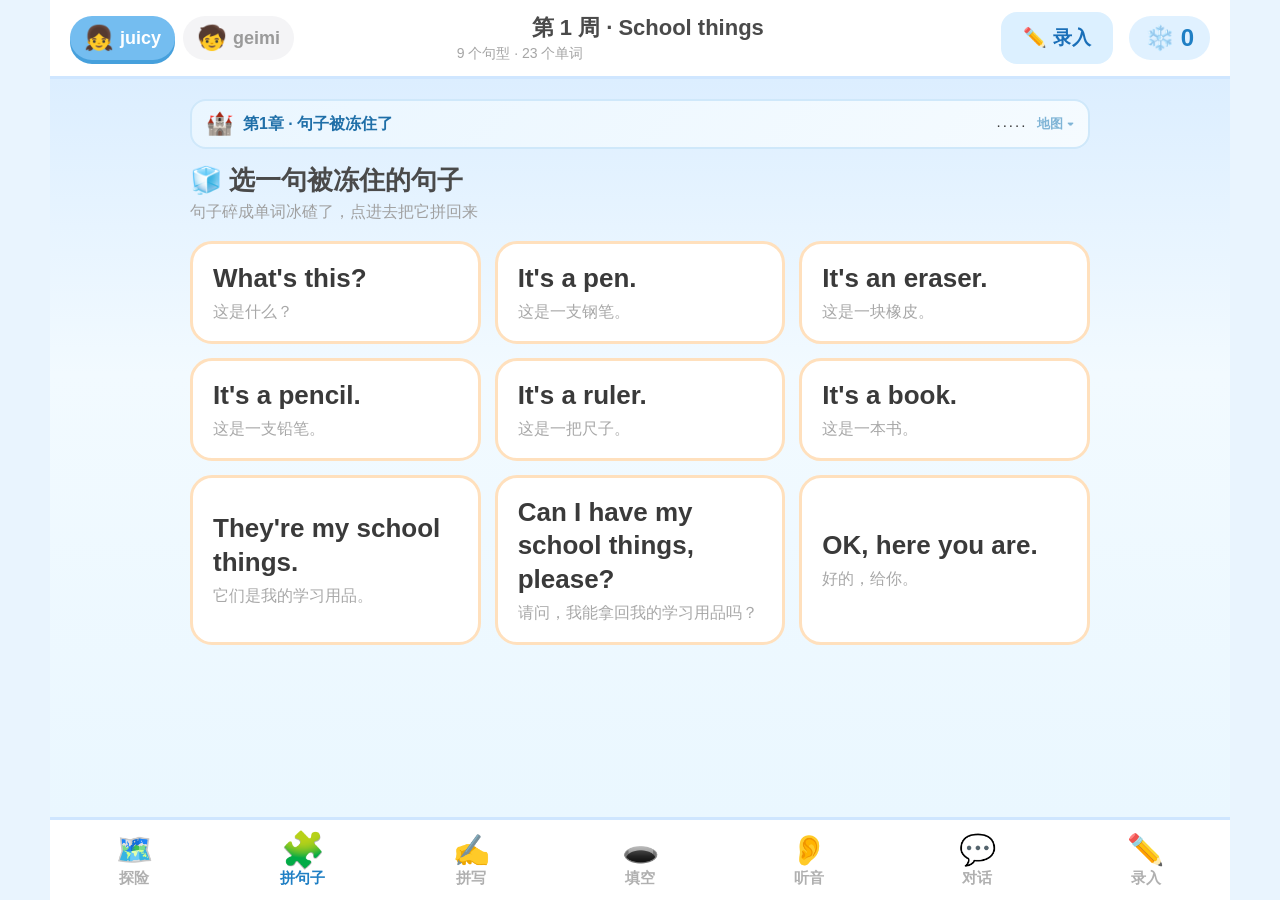
==== english-game.html @ 5d92aeba "更新：新增 220 词探险模块；tab 直达句子；每章场景配色" ====
<!DOCTYPE html>
<html lang="zh-CN">
<head>
<meta charset="UTF-8">
<meta name="viewport" content="width=device-width, initial-scale=1.0, maximum-scale=1.0, user-scalable=no, viewport-fit=cover">
<meta name="apple-mobile-web-app-capable" content="yes">
<meta name="apple-mobile-web-app-status-bar-style" content="default">
<meta name="apple-mobile-web-app-title" content="英语游戏">
<meta name="theme-color" content="#3f9fd6">
<title>英语冰雪岛 · Elsa & Anna</title>
<link rel="manifest" href="manifest.webmanifest">
<link rel="apple-touch-icon" href="icon-180.png">
<link rel="icon" href="icon-192.png">
<style>
/* ===== 基础 ===== */
* {
  box-sizing: border-box;
  -webkit-tap-highlight-color: transparent;
  -webkit-touch-callout: none;
  user-select: none;
}

html, body {
  margin: 0;
  padding: 0;
  height: 100%;
  overflow: hidden;
  background: #e9f4fe;
  font-family: -apple-system, "PingFang SC", "Helvetica Neue", "Microsoft YaHei", sans-serif;
  color: #3a3a3a;
  touch-action: manipulation;
}

button {
  font-family: inherit;
  border: none;
  background: none;
  cursor: pointer;
  color: inherit;
}

#app {
  display: flex;
  flex-direction: column;
  height: 100vh;
  max-width: 1180px;
  margin: 0 auto;
  background: #f3faff;
}

/* ===== 顶部栏 ===== */
.topbar {
  flex: 0 0 auto;
  display: flex;
  align-items: center;
  justify-content: space-between;
  gap: 16px;
  padding: 12px 20px;
  padding-top: max(12px, env(safe-area-inset-top));
  background: #fff;
  border-bottom: 3px solid #cfe6ff;
}

.kid-switch {
  display: flex;
  gap: 8px;
}

.kid-btn {
  display: flex;
  align-items: center;
  gap: 6px;
  padding: 8px 14px;
  border-radius: 999px;
  background: #f4f4f6;
  font-size: 18px;
  font-weight: 700;
  color: #9a9a9a;
  transition: all .18s;
}

.kid-btn.active {
  background: #74bdf0;
  color: #fff;
  box-shadow: 0 4px 0 #46a0dc;
}

.kid-face { font-size: 24px; }

.week-title { flex: 1; text-align: center; }

.week-label {
  font-size: 22px;
  font-weight: 800;
  color: #4a4a4a;
}

.week-sub {
  font-size: 14px;
  color: #a5a5a5;
  margin-top: 2px;
  white-space: nowrap;
  overflow: hidden;
  text-overflow: ellipsis;
  max-width: 420px;
}

.edit-btn {
  display: flex;
  align-items: center;
  gap: 6px;
  min-height: 52px;
  padding: 0 22px;
  border-radius: 16px;
  background: #dcf0ff;
  color: #1a6fb8;
  font-size: 19px;
  font-weight: 900;
  transition: transform .12s;
}

.edit-btn:active { transform: scale(.95); }

.star-box {
  display: flex;
  align-items: center;
  gap: 6px;
  background: #e0f1ff;
  padding: 8px 16px;
  border-radius: 999px;
}

.star-icon { font-size: 24px; }

.star-num {
  font-size: 24px;
  font-weight: 900;
  color: #1f7fc4;
}

/* ===== 主视图 ===== */
.view {
  flex: 1;
  overflow-y: auto;
  -webkit-overflow-scrolling: touch;
  padding: 20px;
}

.view-inner {
  max-width: 900px;
  margin: 0 auto;
}

/* ===== 底部导航 ===== */
.tabbar {
  flex: 0 0 auto;
  display: flex;
  background: #fff;
  border-top: 3px solid #cfe6ff;
  padding-bottom: env(safe-area-inset-bottom);
}

.tab {
  flex: 1;
  display: flex;
  flex-direction: column;
  align-items: center;
  gap: 2px;
  padding: 12px 0;
  color: #b0b0b0;
  font-weight: 700;
  transition: all .15s;
}

.tab-ico { font-size: 30px; }

.tab-txt { font-size: 14px; }

.tab.active {
  color: #1f7fc4;
}

.tab.active .tab-ico {
  transform: scale(1.18);
}

.tab:active { transform: scale(.94); }

/* ===== 通用组件 ===== */
.page-title {
  font-size: 26px;
  font-weight: 900;
  color: #4a4a4a;
  margin: 0 0 4px;
}

.page-hint {
  font-size: 16px;
  color: #a0a0a0;
  margin: 0 0 18px;
}

.big-btn {
  display: inline-flex;
  align-items: center;
  justify-content: center;
  gap: 8px;
  min-height: 64px;
  padding: 0 30px;
  border-radius: 20px;
  background: #4fa8e8;
  color: #fff;
  font-size: 24px;
  font-weight: 800;
  box-shadow: 0 5px 0 #e8863a;
  transition: transform .1s;
}

.big-btn:active {
  transform: translateY(4px);
  box-shadow: 0 1px 0 #e8863a;
}

.big-btn.green { background: #4ecdc4; box-shadow: 0 5px 0 #35b3ab; }
.big-btn.blue  { background: #6aa9ff; box-shadow: 0 5px 0 #4d8ce6; }
.big-btn.ghost { background: #fff; color: #7a7a7a; box-shadow: 0 0 0 3px #eee inset; }

:disabled { opacity: .45; }

/* ===== 示例内容提示条 ===== */
.demo-banner {
  display: block;
  width: 100%;
  text-align: left;
  background: #eef7ff;
  border: 3px dashed #a9d3ff;
  border-radius: 20px;
  padding: 16px 22px;
  margin-bottom: 18px;
  font-size: 19px;
  font-weight: 700;
  color: #3d7dbf;
  line-height: 1.6;
}

.demo-banner:active { transform: scale(.985); }

.demo-banner .demo-cta {
  font-size: 20px;
  font-weight: 900;
  color: #1f66ad;
}

/* ===== 句子选择列表（拼句子 / 对话共用） ===== */
.sent-list {
  display: grid;
  grid-template-columns: repeat(auto-fill, minmax(260px, 1fr));
  gap: 14px;
}

.sent-card {
  position: relative;
  background: #fff;
  border: 3px solid #ffe0bd;
  border-radius: 22px;
  padding: 18px 20px;
  text-align: left;
  transition: all .15s;
}

.sent-card:active { transform: scale(.97); }

.sent-card .en {
  font-size: 26px;
  font-weight: 800;
  color: #3a3a3a;
  line-height: 1.3;
}

.sent-card .zh {
  font-size: 16px;
  color: #a8a8a8;
  margin-top: 6px;
}

.sent-card .done-flag {
  position: absolute;
  top: -10px;
  right: -8px;
  font-size: 30px;
}

.sent-card.done {
  border-color: #b7e6c4;
  background: #f4fdf6;
}

/* ===== 拼句子游戏 ===== */
.slots-row {
  display: flex;
  flex-wrap: wrap;
  gap: 10px;
  justify-content: center;
  min-height: 84px;
  padding: 14px;
  background: #fff;
  border: 3px dashed #ffd1a3;
  border-radius: 22px;
  margin-bottom: 18px;
}

.slot {
  min-width: 92px;
  height: 66px;
  padding: 0 14px;
  border-radius: 16px;
  border: 3px solid #ffd1a3;
  background: #f2fbff;
  display: flex;
  align-items: center;
  justify-content: center;
  font-size: 28px;
  font-weight: 800;
  color: #1f7fc4;
  transition: all .15s;
}

.slot.filled {
  background: #fff;
  border-style: solid;
  border-color: #74bdf0;
  color: #3a3a3a;
  box-shadow: 0 3px 0 #ffd9b8;
}

.slot.wrong {
  border-color: #ff7a7a;
  background: #fff2f2;
  color: #e05c5c;
  animation: shake .4s;
}

.slot.right {
  border-color: #7bd389;
  background: #f1fdf3;
  color: #3f9e52;
}

.cards-row {
  display: flex;
  flex-wrap: wrap;
  gap: 12px;
  justify-content: center;
  margin-bottom: 20px;
}

.word-card {
  min-width: 92px;
  height: 66px;
  padding: 0 16px;
  border-radius: 16px;
  background: #fff;
  border: 3px solid #e6e6ee;
  box-shadow: 0 4px 0 #e6e6ee;
  font-size: 28px;
  font-weight: 800;
  color: #3a3a3a;
  display: flex;
  align-items: center;
  justify-content: center;
  transition: transform .12s;
}

.word-card:active { transform: translateY(3px); box-shadow: 0 1px 0 #e6e6ee; }

.word-card.used {
  opacity: .25;
  pointer-events: none;
}

.word-card.hinted {
  border-color: #74bdf0;
  background: #eaf6ff;
  animation: pop .3s;
}

.puzzle-bar {
  display: flex;
  gap: 12px;
  justify-content: center;
  flex-wrap: wrap;
}

/* ===== 填空游戏 ===== */
.fill-sentence {
  text-align: center;
  font-size: 40px;
  font-weight: 900;
  color: #3a3a3a;
  line-height: 1.5;
  margin: 10px 0 6px;
  word-break: break-word;
}

.fill-sentence .blank {
  display: inline-block;
  min-width: 110px;
  padding: 0 6px;
  border-bottom: 6px solid #4fa8e8;
  color: #4fa8e8;
}

/* 正在填的那个空：底色highlight，孩子一眼知道该填哪 */
.fill-sentence .blank.cur {
  background: #e0f1ff;
  border-bottom-color: #2f8fd8;
  animation: blink 1.4s ease-in-out infinite;
}

.fill-sentence .blank.filled {
  color: #2e9e46;
  border-bottom-color: #7bd389;
  background: transparent;
  animation: none;
}

@keyframes blink {
  0%, 100% { background: #e0f1ff; }
  50%      { background: #cfe9ff; }
}

/* 中文题面（中译英） */
.fill-sentence.zh-big {
  font-size: 46px;
  color: #2b2b2b;
  margin: 26px 0 34px;
}

/* 进阶模式提示条 */
.page-hint.hard-tip {
  display: inline-block;
  background: #e0f1ff;
  color: #16639e;
  font-weight: 800;
  font-size: 17px;
  padding: 6px 16px;
  border-radius: 999px;
  margin: 0 auto 6px;
}

/* 选项是整句时，字号降下来，避免溢出 */
.opt-card.sent .en {
  font-size: 21px;
  font-weight: 800;
  line-height: 1.35;
  text-align: left;
}

.fill-zh {
  text-align: center;
  font-size: 20px;
  color: #a8a8a8;
  margin-bottom: 26px;
}

.opt-grid {
  display: grid;
  grid-template-columns: repeat(auto-fit, minmax(180px, 1fr));
  gap: 14px;
  max-width: 760px;
  margin: 0 auto;
}

.opt-card {
  display: flex;
  flex-direction: column;
  align-items: center;
  justify-content: center;
  gap: 4px;
  min-height: 100px;
  padding: 14px;
  border-radius: 22px;
  background: #fff;
  border: 3px solid #e6e6ee;
  box-shadow: 0 5px 0 #e6e6ee;
  transition: all .12s;
}

.opt-card:active { transform: translateY(4px); box-shadow: 0 1px 0 #e6e6ee; }

.opt-card .ico { font-size: 40px; line-height: 1; }
.opt-card .en { font-size: 30px; font-weight: 900; }
.opt-card .zh { font-size: 15px; color: #a8a8a8; }

.opt-card.ok  { border-color: #7bd389; background: #f1fdf3; box-shadow: 0 5px 0 #b7e6c4; }
.opt-card.no  { border-color: #ff9d9d; background: #fff2f2; animation: shake .4s; }

/* ===== 听音游戏 ===== */
.listen-hero {
  display: flex;
  flex-direction: column;
  align-items: center;
  gap: 14px;
  margin: 8px 0 24px;
}

.play-btn {
  width: 150px;
  height: 150px;
  border-radius: 50%;
  background: #6aa9ff;
  color: #fff;
  font-size: 66px;
  box-shadow: 0 8px 0 #4d8ce6;
  display: flex;
  align-items: center;
  justify-content: center;
  transition: transform .12s;
}

.play-btn:active { transform: translateY(6px); box-shadow: 0 2px 0 #4d8ce6; }
.play-btn.playing { animation: pulse 1s infinite; }

.listen-hint {
  font-size: 18px;
  color: #a0a0a0;
}

.listen-zh-hint {
  font-size: 20px;
  color: #7a7a7a;
  min-height: 28px;
  font-weight: 700;
}

/* ===== 对话 / 跟读 ===== */
.talk-stage {
  display: flex;
  flex-direction: column;
  align-items: center;
  gap: 16px;
  padding: 24px 20px;
  background: #fff;
  border-radius: 26px;
  border: 3px solid #d8ecff;
  text-align: center;
}

.talk-role {
  font-size: 16px;
  color: #a0a0a0;
  font-weight: 700;
}

.talk-en {
  font-size: 38px;
  font-weight: 900;
  color: #3a3a3a;
  line-height: 1.35;
}

.talk-zh {
  font-size: 20px;
  color: #8a8a8a;
}

.talk-emoji { font-size: 64px; line-height: 1; }

.mic-btn {
  width: 130px;
  height: 130px;
  border-radius: 50%;
  background: #ff6b9d;
  color: #fff;
  font-size: 56px;
  box-shadow: 0 7px 0 #e2548a;
  display: flex;
  align-items: center;
  justify-content: center;
  transition: all .12s;
}

.mic-btn:active { transform: translateY(5px); box-shadow: 0 2px 0 #e2548a; }
.mic-btn.recording { background: #e05c5c; box-shadow: 0 7px 0 #c94b4b; animation: pulse 1.2s infinite; }

.heard-text {
  font-size: 22px;
  font-weight: 800;
  color: #3f9e52;
  min-height: 34px;
  background: #f1fdf3;
  border-radius: 14px;
  padding: 6px 18px;
}

.heard-text.bad { color: #c96a6a; background: #fff2f2; }

.talk-nav {
  display: flex;
  justify-content: center;
  gap: 14px;
  margin-top: 18px;
}

.progress-dots {
  display: flex;
  gap: 8px;
  justify-content: center;
  margin-top: 14px;
}

.dot {
  width: 14px;
  height: 14px;
  border-radius: 50%;
  background: #e6e6ee;
}

.dot.on { background: #4fa8e8; }
.dot.done { background: #7bd389; }

/* ===== 设置页 ===== */
.setup-block {
  background: #fff;
  border-radius: 24px;
  padding: 20px;
  margin-bottom: 18px;
  border: 3px solid #cfe6ff;
}

.setup-block h3 {
  margin: 0 0 6px;
  font-size: 22px;
  font-weight: 900;
  color: #4a4a4a;
}

.setup-block .desc {
  margin: 0 0 14px;
  font-size: 15px;
  color: #a0a0a0;
  line-height: 1.6;
}

textarea.input {
  width: 100%;
  min-height: 150px;
  border: 3px solid #e6e6ee;
  border-radius: 16px;
  padding: 14px;
  font-size: 18px;
  font-family: inherit;
  line-height: 1.6;
  resize: vertical;
  user-select: text;
  -webkit-user-select: text;
  color: #3a3a3a;
  background: #fdfdfd;
}

textarea.input:focus {
  outline: none;
  border-color: #74bdf0;
}

input.input {
  width: 100%;
  border: 3px solid #e6e6ee;
  border-radius: 16px;
  padding: 12px 14px;
  font-size: 20px;
  font-family: inherit;
  font-weight: 800;
  user-select: text;
  -webkit-user-select: text;
  color: #3a3a3a;
  background: #fdfdfd;
}

input.input:focus { outline: none; border-color: #74bdf0; }

.row-btns {
  display: flex;
  gap: 12px;
  flex-wrap: wrap;
  margin-top: 14px;
}

.small-btn {
  padding: 12px 22px;
  border-radius: 16px;
  background: #f4f4f6;
  font-size: 18px;
  font-weight: 800;
  color: #6a6a6a;
  transition: all .12s;
}

.small-btn:active { transform: scale(.96); }
.small-btn.primary { background: #4fa8e8; color: #fff; }
.small-btn.danger { background: #fff0f0; color: #d96969; }

.word-chips {
  display: flex;
  flex-wrap: wrap;
  gap: 10px;
  margin-top: 14px;
}

.chip {
  display: flex;
  align-items: center;
  gap: 6px;
  padding: 10px 16px;
  border-radius: 999px;
  background: #eaf6ff;
  font-size: 18px;
  font-weight: 700;
}

.chip .chip-ico { font-size: 22px; }
.chip .chip-zh { color: #a0a0a0; font-size: 15px; }
.chip .chip-x { color: #d09090; font-weight: 900; margin-left: 4px; }

.switch-row {
  display: flex;
  align-items: center;
  justify-content: space-between;
  gap: 16px;
  padding: 12px 0;
}

.switch-row + .switch-row { border-top: 2px solid #f2f2f5; }

.switch-label { font-size: 18px; font-weight: 800; color: #4a4a4a; }
.switch-desc { font-size: 14px; color: #a5a5a5; margin-top: 2px; }

.toggle {
  flex: 0 0 auto;
  width: 74px;
  height: 42px;
  border-radius: 999px;
  background: #e6e6ee;
  position: relative;
  transition: background .2s;
}

.toggle.on { background: #7bd389; }

.toggle .knob {
  position: absolute;
  top: 4px;
  left: 4px;
  width: 34px;
  height: 34px;
  border-radius: 50%;
  background: #fff;
  box-shadow: 0 2px 4px rgba(0,0,0,.18);
  transition: left .2s;
}

.toggle.on .knob { left: 36px; }

/* ===== 弹层 ===== */
.overlay {
  position: fixed;
  inset: 0;
  background: rgba(50, 40, 30, .45);
  display: flex;
  align-items: center;
  justify-content: center;
  z-index: 50;
  padding: 24px;
}

.overlay.hidden { display: none; }

.overlay-card {
  background: #fff;
  border-radius: 28px;
  padding: 30px 34px;
  text-align: center;
  max-width: 560px;
  width: 100%;
  box-shadow: 0 20px 50px rgba(0,0,0,.2);
  animation: pop .3s;
}

.overlay-title {
  font-size: 34px;
  font-weight: 900;
  margin: 0 0 8px;
  color: #4a4a4a;
}

.overlay-text {
  font-size: 19px;
  color: #8a8a8a;
  line-height: 1.6;
  margin: 0 0 20px;
}

.overlay-emoji { font-size: 82px; line-height: 1; margin-bottom: 10px; }

/* ===== 空状态 ===== */
.empty {
  text-align: center;
  padding: 50px 20px;
}

.empty .ico { font-size: 90px; line-height: 1; }
.empty .txt { font-size: 22px; color: #a0a0a0; margin: 14px 0 22px; }

/* ===== 彩纸 ===== */
.confetti-layer {
  position: fixed;
  inset: 0;
  pointer-events: none;
  overflow: hidden;
  z-index: 60;
}

.confetti-piece {
  position: absolute;
  font-size: 30px;
  will-change: transform;
}

/* ===== 动画 ===== */
@keyframes shake {
  0%, 100% { transform: translateX(0); }
  20% { transform: translateX(-9px); }
  40% { transform: translateX(9px); }
  60% { transform: translateX(-6px); }
  80% { transform: translateX(6px); }
}

@keyframes pop {
  0% { transform: scale(.82); opacity: 0; }
  70% { transform: scale(1.06); }
  100% { transform: scale(1); opacity: 1; }
}

@keyframes pulse {
  0%, 100% { transform: scale(1); }
  50% { transform: scale(1.07); }
}

.hidden { display: none !important; }

/* =========================================================
   冰雪世界：雪花、角色、剧本对话
   ========================================================= */

/* 飘雪背景（不挡点击） */
.snow {
  position: fixed;
  inset: 0;
  z-index: 0;
  pointer-events: none;
  overflow: hidden;
}

.snow .flake {
  position: absolute;
  top: -40px;
  color: #9fd3f5;
  animation: fall linear infinite;
}

@keyframes fall {
  to { transform: translateY(112vh) rotate(320deg); }
}

#app { position: relative; z-index: 1; }

/* ------ 角色头像 ------ */
.role-pick {
  display: flex;
  justify-content: center;
  gap: 18px;
  margin-bottom: 14px;
}

.role-card {
  display: flex;
  flex-direction: column;
  align-items: center;
  gap: 4px;
  padding: 10px 18px 12px;
  border-radius: 22px;
  background: #fff;
  border: 4px solid #d8e9fb;
  transition: transform .15s, border-color .15s;
}

.role-card .av { width: 74px; height: 74px; }

.role-card .nm {
  font-size: 17px;
  font-weight: 900;
  color: #4a7fa8;
}

.role-card.on {
  border-color: #4fa8e8;
  background: #eaf6ff;
  transform: translateY(-3px);
  box-shadow: 0 6px 0 #b9dcf7;
}

.role-card.on.anna { border-color: #f0873f; background: #fff2e8; box-shadow: 0 6px 0 #f9c8a2; }
.role-card.on.anna .nm { color: #c95f18; }

/* ------ 剧情台词卡 ------ */
.scene {
  background: linear-gradient(180deg, #fff 0%, #f2faff 100%);
  border: 4px solid #cfe6ff;
  border-radius: 26px;
  padding: 18px 20px;
  margin-bottom: 16px;
}

.scene-line {
  display: flex;
  align-items: center;
  gap: 14px;
}

.scene-line.me { flex-direction: row-reverse; }

.scene-line .av {
  width: 84px;
  height: 84px;
  flex: 0 0 auto;
}

.scene-line .who {
  font-size: 15px;
  font-weight: 800;
  color: #8aa8c4;
  margin-bottom: 4px;
}

.scene-line.me .who { text-align: right; }

.bubble {
  flex: 1;
  background: #fff;
  border: 4px solid #d8e9fb;
  border-radius: 20px;
  padding: 14px 18px;
}

.scene-line.me .bubble {
  background: #eaf6ff;
  border-color: #a8d4f5;
}

.bubble .en {
  font-size: 27px;
  font-weight: 900;
  color: #2b5f8c;
  line-height: 1.35;
}

.bubble .zh {
  font-size: 16px;
  color: #8aa8c4;
  margin-top: 4px;
}

/* 正在轮到她说的那一句 */
.scene-line.active .bubble {
  border-color: #4fa8e8;
  box-shadow: 0 0 0 4px #cfe9ff;
}

.scene-role-tip {
  text-align: center;
  font-size: 17px;
  font-weight: 800;
  color: #1f7fc4;
  margin: 10px 0 0;
}

/* ------ 两人对话：爱莎 ⇄ 女儿 ------ */
.duo {
  display: flex;
  align-items: center;
  justify-content: center;
  gap: 12px;
  margin-bottom: 14px;
  flex-wrap: wrap;
}

.duo-who {
  display: flex;
  flex-direction: column;
  align-items: center;
  gap: 4px;
  min-width: 148px;
  padding: 10px 16px 12px;
  border-radius: 24px;
  background: #fff;
  border: 4px solid #d8e9fb;
}

.duo-who .av { width: 84px; height: 84px; }
.duo-who.elsa { border-color: #a8d4f5; background: #f0f9ff; }
.duo-who.kid { border-color: #f7b8d0; background: #fff5f9; }

.duo-nm {
  font-size: 18px;
  font-weight: 900;
  color: #2b5f8c;
  line-height: 1.25;
  text-align: center;
}

.duo-nm span {
  display: block;
  font-size: 13px;
  font-weight: 700;
  color: #9ab4c9;
}

.duo-vs { font-size: 26px; }

/* 自己上传的照片头像 */
.av.pic { border-radius: 50%; object-fit: cover; background: #fff; }

.mini-btn {
  margin-top: 2px;
  padding: 6px 10px;
  font-size: 14px;
  font-weight: 800;
  color: #c95f8a;
  background: #fff;
  border: 2px solid #f7c9dc;
  border-radius: 14px;
}

.chat {
  background: linear-gradient(180deg, #fff 0%, #f2faff 100%);
  border: 4px solid #cfe6ff;
  border-radius: 26px;
  padding: 16px 14px 6px;
  margin-bottom: 14px;
}

.msg {
  display: flex;
  align-items: flex-start;
  gap: 10px;
  margin-bottom: 12px;
  opacity: .6;
}

.msg.kid { flex-direction: row-reverse; }
.msg .av { width: 52px; height: 52px; flex: 0 0 auto; }

.msg .bubble {
  max-width: calc(100% - 72px);
  background: #fff;
  border: 3px solid #e3eefb;
  border-radius: 18px;
  padding: 8px 14px;
}

.msg .bubble .en { font-size: 19px; font-weight: 800; color: #4a7fa8; line-height: 1.35; }
.msg .bubble .zh { font-size: 14px; color: #9ab4c9; margin-top: 2px; }
.msg .tip { font-size: 13px; font-weight: 800; color: #b7c8d8; margin-top: 3px; }
.msg.kid .bubble { background: #fff2f7; border-color: #f8cfdf; }
.msg.kid .bubble .en { color: #c25b86; }
.msg.past { cursor: pointer; }

.msg.future { opacity: .38; }
.msg.future .bubble {
  background: #f6f9fc;
  border-style: dashed;
  border-color: #dbe7f3;
  color: #bccfe0;
  font-size: 20px;
  font-weight: 900;
  letter-spacing: 2px;
}

.msg.now { opacity: 1; }
.msg.now .av { width: 88px; height: 88px; }

.msg.now .bubble {
  max-width: calc(100% - 108px);
  padding: 14px 18px;
  border-width: 4px;
  border-color: #4fa8e8;
  box-shadow: 0 0 0 4px #dcefff;
}

.msg.now .bubble .en { font-size: 30px; color: #1f5d8c; }
.msg.now .bubble .zh { font-size: 17px; }
.msg.now .tip { font-size: 16px; color: #1f7fc4; }
.msg.now.kid .bubble { border-color: #ef87ae; box-shadow: 0 0 0 4px #ffe0ec; }
.msg.now.kid .bubble .en { color: #b93d6d; }
.msg.now.kid .tip { color: #c95f8a; }

.big-btn.pink { background: #f2789f; box-shadow: 0 5px 0 #d95c86; }
.big-btn.pink:active { box-shadow: 0 1px 0 #d95c86; }

/* ------ 城堡进度（四个区域） ------ */
.castle-bar {
  display: flex;
  justify-content: center;
  gap: 10px;
  margin: 0 0 16px;
  flex-wrap: wrap;
}

.castle-node {
  display: flex;
  align-items: center;
  gap: 5px;
  padding: 6px 14px;
  border-radius: 999px;
  background: #eef6fd;
  border: 3px solid #dbe9f8;
  font-size: 15px;
  font-weight: 800;
  color: #a9bfd4;
}

.castle-node.done {
  background: #dff0ff;
  border-color: #8cc6ee;
  color: #1f7fc4;
}

/* =========================================================
   剧情章节：故事地图 + 章节横幅
   ========================================================= */
.story-map {
  background: linear-gradient(180deg, #ffffff 0%, #f0f9ff 100%);
  border: 4px solid #cfe6ff;
  border-radius: 26px;
  padding: 16px 18px 10px;
  margin-bottom: 20px;
}

.story-head {
  text-align: center;
  font-size: 21px;
  font-weight: 900;
  color: #1f7fc4;
  margin-bottom: 12px;
}

.chapter {
  display: flex;
  align-items: flex-start;
  gap: 14px;
  padding: 10px 12px;
  border-radius: 18px;
  opacity: 0.92;
}

.chapter.done { background: #e7f6ff; }
.chapter.open { background: #fff; border: 3px solid #a8d4f5; }
.chapter.lock { background: #f0f4f9; opacity: 0.55; }

.chapter.lock .ch-title,
.chapter.lock .ch-text { color: #9ab0c4; }

.ch-ico {
  width: 58px;
  height: 58px;
  flex: 0 0 auto;
  display: flex;
  align-items: center;
  justify-content: center;
  font-size: 32px;
  background: #fff;
  border-radius: 50%;
  border: 3px solid #dbe9f8;
}

.chapter.open .ch-ico { border-color: #4fa8e8; box-shadow: 0 0 0 5px #e3f2ff; }

.ch-title {
  font-size: 19px;
  font-weight: 900;
  color: #2b5f8c;
}

.ch-text {
  font-size: 15px;
  color: #6f93b1;
  margin-top: 3px;
  line-height: 1.45;
}

.ch-path {
  width: 5px;
  height: 20px;
  margin-left: 38px;
  border-radius: 3px;
  background: repeating-linear-gradient(#bcdcf5 0 6px, transparent 6px 12px);
}

/* 游戏页顶部章节横幅 */
.chapter-banner {
  display: flex;
  align-items: center;
  gap: 8px;
  flex-wrap: wrap;
  justify-content: center;
  background: #e7f3fd;
  border: 3px solid #c6e2f8;
  border-radius: 999px;
  padding: 7px 18px;
  margin: 0 auto 14px;
  font-size: 16px;
  font-weight: 800;
  color: #2b5f8c;
  width: fit-content;
}

.chapter-banner .cb-n {
  background: #4fa8e8;
  color: #fff;
  border-radius: 999px;
  padding: 2px 12px;
  font-size: 15px;
}

.chapter-banner .cb-tip {
  color: #7fa3c0;
  font-weight: 700;
}

/* =========================================================
   拼写：字母格 / 字母卡 / 屏幕键盘
   ========================================================= */
.sp-prompt {
  display: flex;
  align-items: center;
  justify-content: center;
  gap: 12px;
  margin-bottom: 14px;
}

.sp-ico { font-size: 44px; }

.sp-zh {
  font-size: 26px;
  font-weight: 900;
  color: #2b5f8c;
}

.sp-speak {
  font-size: 17px;
  font-weight: 800;
  padding: 8px 16px;
  border-radius: 999px;
  background: #eaf6ff;
  border: 3px solid #bcdcf5;
  color: #2b7fc4;
}

.sp-stage {
  display: flex;
  justify-content: center;
  padding: 6px 0;
  border-radius: 20px;
  transition: background .2s;
}

.sp-stage.bad { animation: shake .4s; }

@keyframes shake {
  0%, 100% { transform: translateX(0); }
  25% { transform: translateX(-9px); }
  75% { transform: translateX(9px); }
}

.sp-slots {
  display: flex;
  justify-content: center;
  gap: 8px;
  flex-wrap: wrap;
}

.sp-slot {
  min-width: 54px;
  height: 70px;
  padding: 0 6px;
  display: flex;
  align-items: center;
  justify-content: center;
  font-size: 38px;
  font-weight: 900;
  color: #2b5f8c;
  background: #fff;
  border: 4px solid #cfe6ff;
  border-radius: 14px;
  text-transform: lowercase;
}

.sp-slot.fixed {
  background: #eef6fd;
  border-color: #dbe9f8;
  color: #7fa3c0;
}

.sp-slot.ok {
  background: #e4f7e8;
  border-color: #86d99b;
  color: #2f8f4e;
}

.sp-slot.cur {
  border-color: #4fa8e8;
  box-shadow: 0 0 0 5px #dbeefc;
  animation: blink 1.2s infinite;
}

@keyframes blink {
  0%, 100% { box-shadow: 0 0 0 5px #dbeefc; }
  50% { box-shadow: 0 0 0 5px #a8d4f5; }
}

.sp-msg {
  text-align: center;
  min-height: 26px;
  font-size: 17px;
  font-weight: 800;
  color: #2f8f4e;
  margin: 10px 0 4px;
}

.sp-msg.bad { color: #d9534f; }

.sp-cards {
  display: flex;
  justify-content: center;
  flex-wrap: wrap;
  gap: 10px;
  margin: 14px 0 6px;
}

.sp-card {
  min-width: 58px;
  height: 66px;
  font-size: 32px;
  font-weight: 900;
  text-transform: lowercase;
  color: #2b5f8c;
  background: linear-gradient(180deg, #fff 0%, #eaf6ff 100%);
  border: 4px solid #bcdcf5;
  border-radius: 16px;
  box-shadow: 0 4px 0 #cfe6ff;
}

.sp-card:active { transform: translateY(3px); box-shadow: 0 1px 0 #cfe6ff; }

.sp-card.used {
  opacity: .32;
  background: #f1f5f9;
  border-color: #dbe4ee;
  box-shadow: none;
  pointer-events: none;
}

.sp-kb { margin: 14px 0 6px; }

.sp-kb-row {
  display: flex;
  justify-content: center;
  gap: 8px;
  margin-bottom: 8px;
}

.sp-key {
  min-width: 52px;
  height: 58px;
  font-size: 25px;
  font-weight: 900;
  color: #2b5f8c;
  background: #fff;
  border: 3px solid #cfe6ff;
  border-radius: 12px;
  box-shadow: 0 3px 0 #cfe6ff;
}

.sp-key:active { transform: translateY(3px); box-shadow: none; }

.sp-key.wide {
  min-width: 150px;
  font-size: 20px;
  background: #fff2e8;
  border-color: #f9c8a2;
  box-shadow: 0 3px 0 #f9c8a2;
  color: #c95f18;
}

.sp-bar {
  display: flex;
  justify-content: center;
  gap: 12px;
  flex-wrap: wrap;
  margin-top: 18px;
}

/* 六个 tab 时略微收紧，避免 iPad 竖屏挤 */
.tabbar .tab { flex: 1; min-width: 0; }
.tabbar .tab-txt { font-size: 15px; }

/* 弹层里并排的按钮 */
.ov-btns {
  display: flex;
  gap: 10px;
  justify-content: center;
  flex-wrap: wrap;
  margin-top: 8px;
}

/* 拼对后自动跳下一句的小提示 */
.auto-tip {
  text-align: center;
  font-size: 13px;
  font-weight: 700;
  color: #b7c8d8;
  margin: 8px 0 0;
}

/* 故事地图收起态：一条细横条 */
.story-mini {
  display: flex;
  align-items: center;
  gap: 10px;
  width: 100%;
  text-align: left;
  font: inherit;
  background: linear-gradient(135deg, #eaf6ff, #f5fbff);
  border: 2px solid #cfe8fa;
  border-radius: 16px;
  padding: 10px 14px;
  margin: 0 0 14px;
  cursor: pointer;
}
.story-mini:active { transform: scale(0.98); }
.story-mini .sm-ico { font-size: 22px; }
.story-mini .sm-title {
  flex: 1;
  font-size: 16px;
  font-weight: 800;
  color: #1f6fa8;
}
.story-mini .sm-shards { font-size: 15px; letter-spacing: 2px; }
.story-mini .sm-arrow {
  font-size: 13px;
  font-weight: 800;
  color: #7fb4d6;
}
.story-map { position: relative; }
.story-map.open { margin-top: 6px; }
.story-close {
  position: absolute;
  top: 10px;
  right: 12px;
  font: inherit;
  font-size: 13px;
  font-weight: 800;
  color: #7fb4d6;
  background: #f2f9ff;
  border: 1.5px solid #d8ecfb;
  border-radius: 999px;
  padding: 5px 12px;
  cursor: pointer;
}
button.chapter {
  width: 100%;
  text-align: left;
  font: inherit;
  border: none;
  background: none;
  cursor: pointer;
}
button.chapter.open:active { transform: scale(0.98); }

/* 添加到主屏幕提示条 */
.pwa-hint {
  position: fixed;
  left: 12px;
  right: 12px;
  bottom: calc(76px + env(safe-area-inset-bottom));
  z-index: 60;
  background: #22405c;
  color: #fff;
  font-size: 15px;
  font-weight: 700;
  line-height: 1.5;
  padding: 12px 42px 12px 16px;
  border-radius: 14px;
  box-shadow: 0 6px 24px rgba(20, 60, 90, 0.35);
}
.pwa-hint b { color: #9fdcff; }
.pwa-x {
  position: absolute;
  top: 50%;
  right: 10px;
  transform: translateY(-50%);
  background: none;
  border: none;
  color: #9db8cc;
  font-size: 16px;
  padding: 8px;
  cursor: pointer;
}

/* ============ 每章不同场景配色（body[data-view] 由 JS 设置） ============ */
body[data-view="puzzle"] #view { background: linear-gradient(180deg, #dceeff 0%, #f2faff 40%, #eaf7ff 100%); }
body[data-view="spell"]  #view { background: linear-gradient(180deg, #e9e2ff 0%, #f6f2ff 40%, #f0eaff 100%); }
body[data-view="fill"]   #view { background: linear-gradient(180deg, #dcf6ea 0%, #f0fdf8 40%, #e6fbf2 100%); }
body[data-view="listen"] #view { background: linear-gradient(180deg, #ffefce 0%, #fff9ec 40%, #fff3d9 100%); }
body[data-view="talk"]   #view { background: linear-gradient(180deg, #ffe4ef 0%, #fff2f7 40%, #ffeaf2 100%); }
body[data-view="setup"]  #view { background: linear-gradient(180deg, #eef1f5 0%, #f8fafc 60%, #f2f5f8 100%); }

/* 章节横幅跟随场景色 */
body[data-view="puzzle"] .chapter-banner { background: linear-gradient(90deg, #bfe3ff, #e3f3ff); }
body[data-view="spell"]  .chapter-banner { background: linear-gradient(90deg, #d9ccff, #efe8ff); }
body[data-view="fill"]   .chapter-banner { background: linear-gradient(90deg, #b6ecd6, #e2fbf0); }
body[data-view="listen"] .chapter-banner { background: linear-gradient(90deg, #ffe1a6, #fff3d6); }
body[data-view="talk"]   .chapter-banner { background: linear-gradient(90deg, #ffc9dd, #ffe6f0); }

/* 单词卡：冰晶立体感 + 按下回弹 */
.word-card {
  background: linear-gradient(180deg, #ffffff 0%, #eaf6ff 100%);
  border-color: #b9dcf3;
  box-shadow: 0 4px 0 #b9dcf3, 0 6px 14px rgba(80, 140, 190, 0.18);
  text-shadow: 0 1px 0 #fff;
}
.word-card:active { transform: translateY(3px) scale(.96); }
.word-card.used {
  opacity: .32;
  transform: scale(.92);
  box-shadow: none;
}

/* 拼句子进度点 */
.pz-progress {
  display: flex;
  align-items: center;
  gap: 10px;
  margin: -4px 0 12px;
  flex-wrap: wrap;
}
.pz-count {
  font-size: 13px;
  font-weight: 800;
  color: #5f8db0;
  background: #ffffffcc;
  border: 1.5px solid #cfe7f8;
  border-radius: 999px;
  padding: 3px 10px;
}
.pz-dots { display: flex; gap: 6px; flex-wrap: wrap; }
.pz-dot {
  width: 13px;
  height: 13px;
  border-radius: 50%;
  border: 2px solid #9cc8e6;
  background: #fff;
  padding: 0;
  cursor: pointer;
  transition: transform .12s;
}
.pz-dot.done { background: #57c793; border-color: #57c793; }
.pz-dot.cur { background: #3f9fd6; border-color: #3f9fd6; transform: scale(1.35); }
.pz-dot:active { transform: scale(1.5); }

/* 拼对迸出的星星 */
.pop-star {
  position: fixed;
  z-index: 70;
  font-size: 26px;
  pointer-events: none;
  transform: translate(-50%, -50%);
}

/* 选中的空格亮起来 */
.slot.filled {
  background: linear-gradient(180deg, #ffffff, #e8f6ff);
  border-color: #7fc3ea;
  animation: slotPop .18s ease-out;
}
@keyframes slotPop {
  0% { transform: scale(.85); }
  60% { transform: scale(1.06); }
  100% { transform: scale(1); }
}

/* ============ 220 词探险 ============ */
.q-banner { background: linear-gradient(90deg, #cfe6ff, #eaf6ff); }
.q-region {
  background: #fff;
  border: 2px solid #e3eef8;
  border-radius: 16px;
  padding: 12px 14px;
  margin: 10px 0 6px;
  box-shadow: 0 3px 10px rgba(90, 140, 180, 0.08);
}
.q-region.done { border-color: #b6ecd6; background: #f4fdf9; }
.q-region.lock { opacity: .6; }
.qr-head { display: flex; align-items: center; gap: 12px; }
.qr-ico { font-size: 30px; }
.qr-body { flex: 1; min-width: 0; }
.qr-title { font-size: 16px; font-weight: 800; color: #2f5b78; }
.qr-text { font-size: 13px; color: #7b8b98; line-height: 1.5; }
.qr-count { font-size: 13px; font-weight: 800; color: #7fb4d6; }
.q-steps { display: flex; gap: 8px; flex-wrap: wrap; padding: 2px 0 12px 8px; }
.q-step {
  width: 42px; height: 42px;
  border-radius: 12px;
  border: 2px solid #cfe7f8;
  background: #f7fcff;
  font-size: 15px; font-weight: 800; color: #5f8db0;
  cursor: pointer;
}
.q-step.open:active { transform: scale(.94); }
.q-step.done { background: #e8fbf2; border-color: #57c793; color: #3f9f78; }
.q-step.lock { opacity: .55; cursor: default; }

.q-card {
  background: linear-gradient(180deg, #ffffff, #f2f9ff);
  border: 3px solid #cfe7f8;
  border-radius: 20px;
  padding: 22px 16px 18px;
  text-align: center;
  box-shadow: 0 5px 16px rgba(90, 140, 180, 0.12);
}
.q-emoji { font-size: 44px; line-height: 1.2; }
.q-word { font-size: 34px; font-weight: 800; color: #2f5b78; margin-top: 8px; }
.q-ask { font-size: 14px; color: #8ba0b0; margin-top: 6px; }
.q-listen { text-align: center; margin: 12px 0 2px; }
.q-opts { display: grid; grid-template-columns: 1fr 1fr; gap: 10px; margin-top: 14px; }
.q-opt {
  background: #fff;
  border: 3px solid #e6e6ee;
  border-radius: 16px;
  box-shadow: 0 4px 0 #e6e6ee;
  padding: 16px 10px;
  font-size: 20px; font-weight: 800; color: #3a3a3a;
  cursor: pointer;
}
.q-opt:active { transform: translateY(3px); box-shadow: 0 1px 0 #e6e6ee; }
.q-done-card { text-align: center; padding: 30px 10px; }
.qd-emoji { font-size: 60px; }
.qd-sub { color: #8ba0b0; }

/* 自制解锁动画：大门打开 + 宝箱 + 光环 + 雪花 */
.ul-stage { position: relative; height: 210px; text-align: center; overflow: hidden; }
.ul-glow {
  position: absolute; left: 50%; top: 96px; width: 130px; height: 130px;
  margin-left: -65px; border-radius: 50%;
  background: radial-gradient(circle, rgba(255,241,180,.95), rgba(255,241,180,0) 70%);
  animation: ulGlow .9s ease-out;
}
@keyframes ulGlow { from { transform: scale(.3); opacity: 0 } to { transform: scale(1); opacity: 1 } }
.ul-door {
  position: absolute; top: 46px; width: 62px; height: 108px;
  background: linear-gradient(180deg, #bfe3ff, #8fc7e8);
  border: 2px solid #6fa8cc;
}
.ul-door.left { left: 50%; margin-left: -62px; border-radius: 30px 0 0 6px; animation: ulDoorL 1.1s ease-in-out .15s both; }
.ul-door.right { left: 50%; border-radius: 0 30px 6px 0; animation: ulDoorR 1.1s ease-in-out .15s both; }
@keyframes ulDoorL { 0%,100% { transform: translateX(0) } 55% { transform: translateX(-42px) } }
@keyframes ulDoorR { 0%,100% { transform: translateX(0) } 55% { transform: translateX(42px) } }
.ul-chest { position: absolute; left: 50%; top: 78px; margin-left: -26px; font-size: 46px; animation: ulChest 1.2s ease-in-out .2s; }
@keyframes ulChest {
  0% { transform: scale(.5) translateY(14px); opacity: 0 }
  40% { transform: scale(1.05) translateY(0); opacity: 1 }
  55% { transform: scale(1.05) rotate(-6deg) }
  70% { transform: scale(1.05) rotate(6deg) }
  100% { transform: scale(1) }
}
.ul-ring {
  position: absolute; left: 50%; top: 96px; width: 40px; height: 40px;
  margin: -20px 0 0 -20px; border-radius: 50%;
  border: 3px solid #9fdcff; opacity: 0;
}
.ul-ring.r1 { animation: ulRing 1.6s ease-out .3s; }
.ul-ring.r2 { animation: ulRing 1.6s ease-out .6s; }
.ul-ring.r3 { animation: ulRing 1.6s ease-out .9s; }
@keyframes ulRing {
  0% { transform: scale(.4); opacity: .9 }
  100% { transform: scale(3.4); opacity: 0 }
}
.ul-spark { position: absolute; font-size: 20px; opacity: 0; }
.ul-spark.s1 { left: 50%; top: 84px; animation: ulSpark 1.5s ease-out .35s; }
.ul-spark.s2 { left: 50%; top: 84px; animation: ulSpark2 1.5s ease-out .5s; }
.ul-spark.s3 { left: 50%; top: 84px; animation: ulSpark3 1.5s ease-out .65s; }
.ul-spark.s4 { left: 50%; top: 84px; animation: ulSpark4 1.5s ease-out .8s; }
@keyframes ulSpark  { 0% { transform: translate(0,0) scale(.4); opacity: 0 } 30% { opacity: 1 } 100% { transform: translate(-58px,-64px) scale(1.2) rotate(-140deg); opacity: 0 } }
@keyframes ulSpark2 { 0% { transform: translate(0,0) scale(.4); opacity: 0 } 30% { opacity: 1 } 100% { transform: translate(58px,-64px) scale(1.2) rotate(140deg); opacity: 0 } }
@keyframes ulSpark3 { 0% { transform: translate(0,0) scale(.4); opacity: 0 } 30% { opacity: 1 } 100% { transform: translate(-40px,-84px) scale(1) rotate(-90deg); opacity: 0 } }
@keyframes ulSpark4 { 0% { transform: translate(0,0) scale(.4); opacity: 0 } 30% { opacity: 1 } 100% { transform: translate(46px,-88px) scale(1) rotate(90deg); opacity: 0 } }
.ul-txt h3 { margin: 8px 0 4px; font-size: 18px; color: #2f5b78; }
.ul-txt p { margin: 0; font-size: 14px; color: #7b8b98; }

@media (prefers-reduced-motion: reduce) {
  .ul-glow, .ul-door, .ul-chest, .ul-ring, .ul-spark { animation: none; opacity: 1; }
}

/* 七个 tab 时在窄屏（iPad 竖屏）缩一点，避免挤 */
@media (max-width: 820px) {
  .tabbar .tab { padding: 9px 0; }
  .tabbar .tab-ico { font-size: 24px; }
  .tabbar .tab-txt { font-size: 13px; }
}

</style>
</head>
<body>

<!-- 飘雪背景 -->
<div class="snow" id="snow"></div>

<div id="app">
  <!-- 顶部栏 -->
  <header class="topbar">
    <div class="kid-switch" id="kidSwitch">
      <button class="kid-btn" data-kid="juicy"><span class="kid-face">👧</span><span class="kid-name">juicy</span></button>
      <button class="kid-btn" data-kid="geimi"><span class="kid-face">🧒</span><span class="kid-name">geimi</span></button>
    </div>
    <div class="week-title">
      <div class="week-label" id="weekLabel">本周句型</div>
      <div class="week-sub" id="weekSub">点右边「录入」放句型和单词</div>
    </div>
    <button class="edit-btn" id="editBtn">✏️ 录入</button>
    <div class="star-box">
      <span class="star-icon">❄️</span>
      <span class="star-num" id="starNum">0</span>
    </div>
  </header>

  <!-- 主视图区 -->
  <main id="view" class="view"></main>

  <!-- 底部导航 -->
  <nav class="tabbar" id="tabbar">
    <button class="tab" data-view="quest"><span class="tab-ico">🗺️</span><span class="tab-txt">探险</span></button>
    <button class="tab" data-view="puzzle"><span class="tab-ico">🧩</span><span class="tab-txt">拼句子</span></button>
    <button class="tab" data-view="spell"><span class="tab-ico">✍️</span><span class="tab-txt">拼写</span></button>
    <button class="tab" data-view="fill"><span class="tab-ico">🕳️</span><span class="tab-txt">填空</span></button>
    <button class="tab" data-view="listen"><span class="tab-ico">👂</span><span class="tab-txt">听音</span></button>
    <button class="tab" data-view="talk"><span class="tab-ico">💬</span><span class="tab-txt">对话</span></button>
    <button class="tab" data-view="setup"><span class="tab-ico">✏️</span><span class="tab-txt">录入</span></button>
  </nav>
</div>

<!-- 通用弹层 -->
<div class="overlay hidden" id="overlay">
  <div class="overlay-card" id="overlayCard"></div>
</div>

<!-- 彩纸层 -->
<div id="confetti" class="confetti-layer"></div>

<script>
/* 220 个英语高频词（Dolch Sight Words）
   每条：[区域, 英文, 中文意思, 短语, 短语中文, emoji]
   区域 0-4 = 探险地图的五个区域（对应 Dolch 的 pre-primer / primer / G1 / G2 / G3）
   功能词（the / of / and 这类）不硬背中文释义，靠"短语"在句子里认识 */
const RAW220 = [
  /* ---- 区域 0 · 启蒙林（40 词）---- */
  [0, 'a', '一个', 'a pen', '一支钢笔', '✏️'],
  [0, 'and', '和、而且', 'a pen and a book', '一支钢笔和一本书', '➕'],
  [0, 'away', '离开、不在', 'run away', '跑掉', '👋'],
  [0, 'big', '大的', 'a big dog', '一只大狗', '🐶'],
  [0, 'blue', '蓝色的', 'a blue sky', '蓝天', '🔵'],
  [0, 'can', '能、会', 'I can jump.', '我会跳。', '💪'],
  [0, 'come', '来', 'come here', '过来', '👣'],
  [0, 'down', '向下、下来', 'sit down', '坐下', '⬇️'],
  [0, 'find', '找到', 'find the pen', '找到钢笔', '🔍'],
  [0, 'for', '给、为了', 'a gift for you', '给你的礼物', '🎁'],
  [0, 'funny', '好笑的', 'a funny face', '一张滑稽的脸', '😂'],
  [0, 'go', '去', 'go home', '回家', '🏠'],
  [0, 'help', '帮忙', 'help me', '帮帮我', '🤝'],
  [0, 'here', '这里', 'come here', '到这儿来', '📍'],
  [0, 'I', '我', 'I am Juicy.', '我是 Juicy。', '👧'],
  [0, 'in', '在…里面', 'in the box', '在盒子里', '📦'],
  [0, 'is', '是', 'She is Elsa.', '她是爱莎。', '✔️'],
  [0, 'it', '它', 'It is a cat.', '它是一只猫。', '🐱'],
  [0, 'jump', '跳', 'jump high', '跳得高', '🤸'],
  [0, 'little', '小的', 'a little bird', '一只小鸟', '🐦'],
  [0, 'look', '看', 'look at me', '看着我', '👀'],
  [0, 'make', '做、制作', 'make a cake', '做一个蛋糕', '🎂'],
  [0, 'me', '我', 'with me', '和我一起', '🙋'],
  [0, 'my', '我的', 'my book', '我的书', '📕'],
  [0, 'not', '不', 'is not', '不是', '❌'],
  [0, 'one', '一', 'one apple', '一个苹果', '1️⃣'],
  [0, 'play', '玩', 'play with me', '和我一起玩', '🎈'],
  [0, 'red', '红色的', 'a red bag', '一个红书包', '🔴'],
  [0, 'run', '跑', 'run fast', '跑得快', '🏃'],
  [0, 'said', '说（过去式）', 'She said "hi".', '她说"嗨"。', '💬'],
  [0, 'see', '看见', 'I see a cat.', '我看见一只猫。', '👁️'],
  [0, 'the', '这个、那个', 'the sun', '太阳', '☀️'],
  [0, 'three', '三', 'three books', '三本书', '3️⃣'],
  [0, 'to', '去、到', 'go to school', '去上学', '🏫'],
  [0, 'two', '二', 'two pens', '两支钢笔', '2️⃣'],
  [0, 'up', '向上', 'stand up', '站起来', '⬆️'],
  [0, 'we', '我们', 'we are happy', '我们很高兴', '👨‍👩‍👧'],
  [0, 'where', '在哪里', 'Where is it?', '它在哪儿？', '❓'],
  [0, 'yellow', '黄色的', 'a yellow duck', '一只黄鸭子', '🟡'],
  [0, 'you', '你、你们', 'You are kind.', '你很善良。', '👉'],

  /* ---- 区域 1 · 小河村（52 词）---- */
  [1, 'all', '全部、所有', 'all the books', '所有的书', '🔢'],
  [1, 'am', '是（我是…）', 'I am here.', '我在这儿。', '🙋'],
  [1, 'are', '是（你/你们/多个）', 'You are nice.', '你真好。', '✔️'],
  [1, 'at', '在（某处、某点）', 'at school', '在学校', '📌'],
  [1, 'ate', '吃了（过去式）', 'I ate an apple.', '我吃了一个苹果。', '🍎'],
  [1, 'be', '是、成为', 'be happy', '开开心心的', '🌟'],
  [1, 'black', '黑色的', 'a black cat', '一只黑猫', '⚫'],
  [1, 'brown', '棕色的', 'a brown bag', '一个棕色书包', '🟤'],
  [1, 'but', '但是', 'big but kind', '个子大但很善良', '🔀'],
  [1, 'came', '来了（过去式）', 'She came here.', '她来过这儿。', '👣'],
  [1, 'did', '做了（过去式）', 'I did it.', '我做好了。', '✅'],
  [1, 'do', '做', 'do it now', '现在就做', '🛠️'],
  [1, 'eat', '吃', 'eat an apple', '吃一个苹果', '🍎'],
  [1, 'four', '四', 'four cats', '四只猫', '4️⃣'],
  [1, 'get', '得到', 'get a gift', '得到一份礼物', '🎁'],
  [1, 'good', '好的', 'a good girl', '一个好孩子', '👍'],
  [1, 'have', '有', 'I have a pen.', '我有一支钢笔。', '🖊️'],
  [1, 'he', '他', 'He is tall.', '他很高。', '👦'],
  [1, 'into', '进到…里面', 'go into the room', '走进房间', '🚪'],
  [1, 'like', '喜欢', 'I like cats.', '我喜欢猫。', '❤️'],
  [1, 'must', '必须', 'You must go.', '你必须走。', '❗'],
  [1, 'new', '新的', 'a new bag', '一个新书包', '✨'],
  [1, 'no', '不、没有', 'No, thank you.', '不用了，谢谢。', '🚫'],
  [1, 'now', '现在', 'do it now', '现在就做', '⏰'],
  [1, 'on', '在…上面', 'on the desk', '在桌上', '🗂️'],
  [1, 'our', '我们的', 'our school', '我们的学校', '🏫'],
  [1, 'out', '出去', 'go out', '出去', '🌳'],
  [1, 'please', '请', 'Please help me.', '请帮帮我。', '🙏'],
  [1, 'pretty', '漂亮的', 'a pretty flower', '一朵漂亮的花', '🌸'],
  [1, 'ran', '跑了（过去式）', 'I ran home.', '我跑回家了。', '🏃'],
  [1, 'ride', '骑', 'ride a bike', '骑自行车', '🚲'],
  [1, 'saw', '看见了（过去式）', 'I saw a dog.', '我看见一只狗。', '👁️'],
  [1, 'say', '说', 'say hello', '说"你好"', '💬'],
  [1, 'she', '她', 'She is Elsa.', '她是爱莎。', '👩'],
  [1, 'so', '所以', 'I am so happy.', '我好开心。', '➡️'],
  [1, 'soon', '很快', 'see you soon', '很快就见', '⏳'],
  [1, 'that', '那个', 'that book', '那本书', '👉'],
  [1, 'there', '那里', 'over there', '在那边', '📍'],
  [1, 'they', '他们', 'They are here.', '他们在这儿。', '👥'],
  [1, 'this', '这个', 'this pen', '这支钢笔', '👈'],
  [1, 'too', '太、也', 'too big', '太大了', '➕'],
  [1, 'under', '在…下面', 'under the bed', '在床底下', '⬇️'],
  [1, 'want', '想要', 'I want it.', '我想要它。', '🙌'],
  [1, 'was', '是（过去）', 'It was cold.', '（那时）很冷。', '⏪'],
  [1, 'well', '好地', 'She sings well.', '她唱得很好。', '👌'],
  [1, 'went', '去了（过去式）', 'I went home.', '我回家了。', '🚶'],
  [1, 'what', '什么', 'What is it?', '这是什么？', '❔'],
  [1, 'white', '白色的', 'a white cat', '一只白猫', '⚪'],
  [1, 'who', '谁', 'Who is she?', '她是谁？', '🙋'],
  [1, 'will', '将要', 'I will go.', '我会去的。', '🔜'],
  [1, 'with', '和…一起、用', 'with a pen', '用钢笔', '🤝'],
  [1, 'yes', '是的', 'Yes, please.', '好的，麻烦了。', '✅'],

  /* ---- 区域 2 · 青草坡（41 词）---- */
  [2, 'after', '在…之后', 'after school', '放学后', '🔚'],
  [2, 'again', '再一次', 'try again', '再试一次', '🔁'],
  [2, 'an', '一个（元音前）', 'an apple', '一个苹果', '🍎'],
  [2, 'any', '任何', 'any book', '任何一本书', '🎲'],
  [2, 'as', '像…一样', 'as tall as me', '和我一样高', '🟰'],
  [2, 'ask', '问', 'ask a question', '问一个问题', '🙋'],
  [2, 'by', '在…旁边', 'by the door', '在门边', '🚪'],
  [2, 'could', '能（过去式）', 'I could swim.', '我以前会游泳。', '🩱'],
  [2, 'every', '每一个', 'every day', '每一天', '📅'],
  [2, 'fly', '飞', 'fly high', '飞得高', '🕊️'],
  [2, 'from', '从…来', 'from Shanghai', '来自上海', '🛫'],
  [2, 'give', '给', 'give me one', '给我一个', '🤲'],
  [2, 'going', '正在去', 'going home', '正要回家', '🏃'],
  [2, 'had', '有过（过去式）', 'I had a cat.', '我以前有只猫。', '⏮️'],
  [2, 'has', '有（他/她/它）', 'She has a pen.', '她有一支钢笔。', '🖊️'],
  [2, 'her', '她的、她', 'her book', '她的书', '👧'],
  [2, 'him', '他（动词后）', 'see him', '看见他', '👦'],
  [2, 'his', '他的', 'his bag', '他的书包', '🎒'],
  [2, 'how', '怎样、怎么', 'How are you?', '你好吗？', '🤔'],
  [2, 'just', '刚刚、只是', 'just one', '只要一个', '⏱️'],
  [2, 'know', '知道', 'I know it.', '我知道。', '💡'],
  [2, 'let', '让', 'let me try', '让我试试', '🫱'],
  [2, 'live', '住、生活', 'live in Shanghai', '住在上海', '🏡'],
  [2, 'may', '可以', 'May I go?', '我可以走了吗？', '🆗'],
  [2, 'of', '…的', 'a cup of tea', '一杯茶', '☕'],
  [2, 'old', '老的、旧的', 'an old bag', '一个旧书包', '🧓'],
  [2, 'once', '一次、曾经', 'once a day', '一天一次', '1️⃣'],
  [2, 'open', '打开', 'open the door', '开门', '🚪'],
  [2, 'over', '在…上方', 'over the tree', '在树的上方', '🌲'],
  [2, 'put', '放', 'put it here', '把它放这儿', '📥'],
  [2, 'round', '圆的', 'a round ball', '一个圆球', '⚽'],
  [2, 'some', '一些', 'some water', '一些水', '💧'],
  [2, 'stop', '停', 'stop here', '停在这里', '🛑'],
  [2, 'take', '拿、带', 'take one', '拿一个', '✋'],
  [2, 'thank', '谢谢', 'thank you', '谢谢你', '🙏'],
  [2, 'them', '他们（动词后）', 'help them', '帮助他们', '👫'],
  [2, 'then', '然后', 'then go', '然后出发', '➡️'],
  [2, 'think', '想、认为', 'I think so.', '我想是的。', '🧠'],
  [2, 'walk', '走', 'walk home', '走回家', '🚶‍♀️'],
  [2, 'were', '是（过去，多个）', 'They were happy.', '他们（那时）很开心。', '⏳'],
  [2, 'when', '什么时候', 'When is it?', '什么时候？', '🕐'],

  /* ---- 区域 3 · 松果谷（46 词）---- */
  [3, 'always', '总是', 'always happy', '总是很开心', '♾️'],
  [3, 'around', '在…周围', 'around the park', '公园周围', '🔄'],
  [3, 'because', '因为', 'because it is hot', '因为天热', '❔'],
  [3, 'been', '曾经（去过）', 'I have been there.', '我去过那儿。', '🗺️'],
  [3, 'before', '在…之前', 'before class', '上课前', '⏮️'],
  [3, 'best', '最好的', 'my best friend', '我最好的朋友', '🏆'],
  [3, 'both', '两个都', 'both girls', '两个女孩都', '👭'],
  [3, 'buy', '买', 'buy a pen', '买一支钢笔', '🛒'],
  [3, 'call', '叫、打电话', 'call me', '给我打电话', '📞'],
  [3, 'cold', '冷的', 'a cold day', '冷天', '❄️'],
  [3, 'does', '做（他/她/它）', 'She does it.', '她做这件事。', '🔧'],
  [3, 'don\'t', '不（否定）', 'I don\'t know.', '我不知道。', '🙅'],
  [3, 'fast', '快的', 'a fast car', '一辆快车', '🚗'],
  [3, 'first', '第一', 'the first day', '第一天', '🥇'],
  [3, 'five', '五', 'five pens', '五支钢笔', '5️⃣'],
  [3, 'found', '找到了（过去式）', 'I found it!', '我找到了！', '🎯'],
  [3, 'gave', '给了（过去式）', 'She gave me one.', '她给了我一个。', '🤲'],
  [3, 'goes', '去（他/她/它）', 'He goes home.', '他回家。', '🏃‍♂️'],
  [3, 'green', '绿色的', 'a green tree', '一棵绿树', '🟢'],
  [3, 'its', '它的', 'its tail', '它的尾巴', '🐾'],
  [3, 'made', '做了（过去式）', 'I made a cake.', '我做了个蛋糕。', '🎂'],
  [3, 'many', '许多', 'many books', '许多书', '📚'],
  [3, 'off', '离开、关掉', 'turn off the light', '关灯', '💡'],
  [3, 'or', '或者', 'tea or milk', '茶或者牛奶', '🔀'],
  [3, 'pull', '拉', 'pull the door', '拉门', '🪢'],
  [3, 'read', '读', 'read a book', '读一本书', '📖'],
  [3, 'right', '对的、右边', 'That is right.', '那是对的。', '👌'],
  [3, 'sing', '唱', 'sing a song', '唱一首歌', '🎤'],
  [3, 'sit', '坐', 'sit here', '坐这儿', '🪑'],
  [3, 'sleep', '睡觉', 'sleep well', '睡得好', '😴'],
  [3, 'tell', '告诉', 'tell me', '告诉我', '📣'],
  [3, 'their', '他们的', 'their bags', '他们的书包', '🎒'],
  [3, 'these', '这些', 'these pens', '这些钢笔', '🖊️'],
  [3, 'those', '那些', 'those books', '那些书', '📕'],
  [3, 'upon', '在…之上', 'once upon a time', '很久很久以前', '📜'],
  [3, 'us', '我们（动词后）', 'come with us', '和我们一起', '👨‍👩‍👧‍👦'],
  [3, 'use', '用', 'use a pen', '用钢笔', '✍️'],
  [3, 'very', '非常', 'very big', '非常大', '💯'],
  [3, 'wash', '洗', 'wash hands', '洗手', '🧼'],
  [3, 'which', '哪一个', 'Which one?', '哪一个？', '🔍'],
  [3, 'why', '为什么', 'Why not?', '为什么不？', '❓'],
  [3, 'wish', '希望、愿望', 'make a wish', '许个愿', '🌟'],
  [3, 'work', '工作', 'work hard', '努力工作', '⚒️'],
  [3, 'would', '会（过去式）', 'I would like one.', '我想要一个。', '💭'],
  [3, 'write', '写', 'write a letter', '写一封信', '✉️'],
  [3, 'your', '你的、你们的', 'your book', '你的书', '📗'],

  /* ---- 区域 3 · 雪顶城（41 词）---- */
  [4, 'about', '关于、大约', 'about the book', '关于这本书', '📘'],
  [4, 'better', '更好的', 'feel better', '感觉好些了', '⬆️'],
  [4, 'bring', '带来', 'bring a pen', '带一支钢笔来', '🧳'],
  [4, 'carry', '搬、拿', 'carry the bag', '提着书包', '👜'],
  [4, 'clean', '干净的、打扫', 'clean hands', '干净的手', '🧹'],
  [4, 'cut', '切、剪', 'cut the paper', '剪纸', '✂️'],
  [4, 'done', '做完了', 'I am done.', '我做好了。', '🎯'],
  [4, 'draw', '画', 'draw a cat', '画一只猫', '🎨'],
  [4, 'drink', '喝', 'drink water', '喝水', '🥤'],
  [4, 'eight', '八', 'eight cats', '八只猫', '8️⃣'],
  [4, 'fall', '落下、秋天', 'fall down', '掉下来', '🍂'],
  [4, 'far', '远的', 'far away', '很远', '🔭'],
  [4, 'full', '满的', 'a full cup', '满满一杯', '🥛'],
  [4, 'got', '得到了（过去式）', 'I got one.', '我拿到了一个。', '✋'],
  [4, 'grow', '长大、种', 'grow up', '长大', '🌱'],
  [4, 'hold', '拿着、抱住', 'hold my hand', '牵着我的手', '🤝'],
  [4, 'hot', '热的', 'a hot day', '大热天', '🔥'],
  [4, 'hurt', '疼、受伤', 'It hurts.', '好疼。', '🩹'],
  [4, 'if', '如果', 'if it rains', '如果下雨', '🌧️'],
  [4, 'keep', '保持', 'keep quiet', '保持安静', '🤫'],
  [4, 'kind', '善良的', 'a kind girl', '一个善良的女孩', '💗'],
  [4, 'laugh', '笑', 'laugh out loud', '大声笑', '😆'],
  [4, 'light', '光、轻的', 'a light bag', '一个轻的书包', '💡'],
  [4, 'long', '长的', 'a long road', '一条长路', '📏'],
  [4, 'much', '许多', 'much water', '很多水', '🌊'],
  [4, 'myself', '我自己', 'by myself', '我自己来', '🪞'],
  [4, 'never', '从不', 'never give up', '永不放弃', '🙅‍♀️'],
  [4, 'only', '只、仅仅', 'only one', '只有一个', '1️⃣'],
  [4, 'own', '自己的', 'my own room', '我自己的房间', '🔑'],
  [4, 'pick', '摘、捡', 'pick one', '挑一个', '👆'],
  [4, 'seven', '七', 'seven days', '七天', '7️⃣'],
  [4, 'shall', '将要（我/我们）', 'Shall we go?', '我们走好吗？', '➡️'],
  [4, 'show', '给…看', 'show me', '给我看看', '👁️‍🗨️'],
  [4, 'six', '六', 'six books', '六本书', '6️⃣'],
  [4, 'small', '小的', 'a small cat', '一只小猫', '🐈'],
  [4, 'start', '开始', 'start now', '现在开始', '🚦'],
  [4, 'ten', '十', 'ten pens', '十支钢笔', '🔟'],
  [4, 'today', '今天', 'today is Monday', '今天是星期一', '📆'],
  [4, 'together', '一起', 'play together', '一起玩', '🤝'],
  [4, 'try', '试', 'try again', '再试一次', '🔄'],
  [4, 'warm', '温暖的', 'a warm day', '暖和的日子', '🌤️']
];

const WORDS220 = RAW220.map(([r, en, zh, ph, phz, em]) => ({ r, en, zh, ph, phz, em }));

/* 每个区域的名字、图标、颜色标记、剧情一句 */
const QUEST_REGIONS = [
  { n: 1, name: '启蒙林', ico: '🌳', tag: '第一批最常见的词',
    text: '森林入口结着薄霜。守林的小鹿说：认出这些词，霜就会化成露水。' },
  { n: 2, name: '小河村', ico: '🏞️', tag: '把话说完整的词',
    text: '溪水被冻住了半截。村里的孩子请你帮忙，把词一块一块接起来。' },
  { n: 3, name: '青草坡', ico: '🌿', tag: '连接词与位置词',
    text: '坡上的风把词吹散了。它们都藏在短短的话里，你得把话补全。' },
  { n: 4, name: '松果谷', ico: '🌰', tag: '描述与动作的词',
    text: '松鼠把松果藏了一地。每个松果上刻着一个词，认出来才肯给你。' },
  { n: 5, name: '雪顶城', ico: '🏰', tag: '最后一批高频词',
    text: '城堡就在眼前！爱莎在城门口等你——把这些词认全，春天就回来了。' }
];

const QUEST_LEVEL_SIZE = 8; // 每关 8 个词

if (typeof window !== 'undefined') {
  window.WORDS220 = WORDS220;
  window.QUEST_REGIONS = QUEST_REGIONS;
  window.QUEST_LEVEL_SIZE = QUEST_LEVEL_SIZE;
}

</script>
<script>
/* =========================================================
   本周英语游戏 —— 句型 + 单词，iPad 触屏版
   ========================================================= */

/* ---------- 常见儿童英语词 → 表情图（不联网、不依赖图片文件） ---------- */
const EMOJI_MAP = {
  mother: '👩', mom: '👩', father: '👨', dad: '👨', parents: '👨‍👩‍👧',
  sister: '👧', brother: '👦', baby: '👶', grandma: '👵', grandpa: '👨‍🦳',
  family: '👨‍👩‍👧‍👦', friend: '🧑‍🤝‍🧑', teacher: '👩‍🏫', doctor: '👨‍⚕️', nurse: '👩‍⚕️',
  boy: '👦', girl: '👧', child: '🧒', man: '👨', woman: '👩', people: '👫',
  student: '🧑‍🎓', driver: '🚗', farmer: '👨‍🌾', cook: '👨‍🍳', police: '👮',
  apple: '🍎', banana: '🍌', orange: '🍊', grape: '🍇', pear: '🍐', peach: '🍑',
  strawberry: '🍓', watermelon: '🍉', lemon: '🍋', cherry: '🍒', mango: '🥭',
  pineapple: '🍍', kiwi: '🥝', fruit: '🍎',
  tomato: '🍅', potato: '🥔', carrot: '🥕', corn: '🌽', mushroom: '🍄',
  onion: '🧅', cabbage: '🥬', pumpkin: '🎃', vegetable: '🥦',
  bread: '🍞', cake: '🎂', milk: '🥛', egg: '🥚', eggs: '🥚', rice: '🍚',
  noodle: '🍜', noodles: '🍜', soup: '🍲', meat: '🍖', fish: '🐟', chicken: '🍗',
  hamburger: '🍔', pizza: '🍕', sandwich: '🥪', salad: '🥗', candy: '🍬',
  chocolate: '🍫', icecream: '🍦', cookie: '🍪', juice: '🧃', water: '💧',
  tea: '🍵', coffee: '☕', food: '🍽️', breakfast: '🥞', lunch: '🍱', dinner: '🍽️',
  cat: '🐱', dog: '🐶', pig: '🐷', cow: '🐮', duck: '🦆', hen: '🐔', bird: '🐦',
  rabbit: '🐰', mouse: '🐭', horse: '🐴', sheep: '🐑', tiger: '🐯', lion: '🦁',
  bear: '🐻', panda: '🐼', monkey: '🐵', elephant: '🐘', fish1: '🐠',
  snake: '🐍', frog: '🐸', bee: '🐝', butterfly: '🦋', animal: '🐾',
  red: '🔴', yellow: '🟡', blue: '🔵', green: '🟢', orange1: '🟠', purple: '🟣',
  black: '⚫', white: '⚪', pink: '🌸', brown: '🟤', color: '🎨',
  one: '1️⃣', two: '2️⃣', three: '3️⃣', four: '4️⃣', five: '5️⃣',
  six: '6️⃣', seven: '7️⃣', eight: '8️⃣', nine: '9️⃣', ten: '🔟',
  book: '📕', pen: '🖊️', pencil: '✏️', ruler: '📏', bag: '🎒', eraser: '🧽',
  school: '🏫', desk: '🪑', chair: '🪑', classroom: '🏫', homework: '📝',
  crayon: '🖍️', notebook: '📓', scissors: '✂️', glue: '🧴',
  head: '🗣️', hair: '💇', eye: '👁️', ear: '👂', nose: '👃', mouth: '👄',
  hand: '✋', foot: '🦶', leg: '🦵', arm: '💪', face: '😊', tooth: '🦷',
  sun: '☀️', moon: '🌙', star: '⭐', cloud: '☁️', rain: '🌧️', snow: '❄️',
  wind: '🌬️', rainbow: '🌈', tree: '🌳', flower: '🌸', grass: '🌿', leaf: '🍃',
  sky: '🌤️', sea: '🌊', mountain: '⛰️',
  car: '🚗', bus: '🚌', bike: '🚲', train: '🚆', plane: '✈️', boat: '⛵',
  ship: '🚢', taxi: '🚕', truck: '🚚',
  house: '🏠', home: '🏠', door: '🚪', window: '🪟', bed: '🛏️', sofa: '🛋️',
  table: '🪑', clock: '🕐', lamp: '💡', tv: '📺', phone: '📱', key: '🔑',
  ball: '⚽', basketball: '🏀', football: '⚽', soccer: '⚽', doll: '🧸',
  kite: '🪁', game: '🎮', music: '🎵', song: '🎶', dance: '💃',
  hat: '🧢', cap: '🧢', shirt: '👕', coat: '🧥', dress: '👗', shoe: '👟',
  shoes: '👟', sock: '🧦', pants: '👖', umbrella: '☂️',
  happy: '😊', sad: '😢', angry: '😠', tired: '😴', hungry: '🍽️',
  big: '🐘', small: '🐜', tall: '🦒', short: '🐧', hot: '🔥', cold: '🥶',
  up: '⬆️', down: '⬇️', in: '📥', out: '📤', left: '⬅️', right: '➡️',
  run: '🏃', walk: '🚶', jump: '🤸', swim: '🏊', sing: '🎤', read: '📖',
  write: '✍️', draw: '🎨', play: '🤾', eat: '🍽️', drink: '🥤', sleep: '😴',
  like: '❤️', love: '❤️', see: '👀', look: '👀', go: '🏃', come: '🏃',
  morning: '🌅', afternoon: '🌤️', evening: '🌆', night: '🌃', today: '📅',
  tomorrow: '📅', week: '🗓️', birthday: '🎂', park: '🏞️', zoo: '🦁',
  shop: '🏪', store: '🏪', hospital: '🏥', library: '📚'
};

const STOP = new Set(['a', 'an', 'the', 'is', 'am', 'are', 'to', 'of', 'in', 'on',
  'at', 'it', 'this', 'that', 'my', 'your', 'i', 'you', 'he', 'she', 'we', 'they',
  'and', 'do', 'does', 'can', 'have', 'has', 'me', 'him', 'her', 'his', 'our']);

// 词不够时，从内置词典随机借几个当干扰项
const DICT = Object.keys(EMOJI_MAP).filter(k => !/\d/.test(k) && k.length > 2 && !STOP.has(k));

function filler(need, exclude) {
  const ex = exclude.map(x => String(x).toLowerCase());
  return shuffle(DICT.filter(k => ex.indexOf(k) < 0)).slice(0, need);
}

/* ---------- 存储 ---------- */
const KEY_DATA = 'enggame_data_v1';
const KEY_PROG = 'enggame_prog_v1';

function blankData() {
  return { week: '本周', sentences: [], words: [], isDemo: false, settings: { recog: false, rate: 0.85, role: 'anna' } };
}

/* 课堂笔记 PDF（2026-10-28）整理出来的第 1 周真实内容：内置为默认，
   这样 iPad 第一次打开就是孩子这周真正学的东西，不用先录入 */
function week1Data() {
  const RAW_S = [
    "What's this? | 这是什么？",
    "It's a pen. | 这是一支钢笔。",
    "It's an eraser. | 这是一块橡皮。",
    "It's a pencil. | 这是一支铅笔。",
    "It's a ruler. | 这是一把尺子。",
    "It's a book. | 这是一本书。",
    "They're my school things. | 它们是我的学习用品。",
    "Can I have my school things, please? | 请问，我能拿回我的学习用品吗？",
    "OK, here you are. | 好的，给你。"
  ];
  const RAW_W = [
    // 名词（文具）
    'pen 钢笔', 'pencil 铅笔', 'eraser 橡皮', 'ruler 尺子', 'book 书',
    // 代词：主格 / 宾格 / 形容词性物主代词（老师手写那张表）
    'I 我（做主语）', 'me 我（做宾语）', 'my 我的',
    'you 你/你们', 'your 你的/你们的',
    'he 他（做主语）', 'him 他（做宾语）', 'his 他的',
    'she 她（做主语）', 'her 她（做宾语）/她的', 'it 它', 'its 它的',
    'we 我们（做主语）', 'us 我们（做宾语）', 'our 我们的',
    'they 他们（做主语）', 'them 他们（做宾语）', 'their 他们的'
  ];
  return {
    week: '第 1 周 · School things',
    sentences: RAW_S.map(splitSent).filter(x => x && x.en),
    words: RAW_W.map(splitWord).filter(x => x && x.en),
    isDemo: false,
    settings: { recog: false, rate: 0.85, role: 'anna' }
  };
}

function loadData() {
  try {
    const raw = localStorage.getItem(KEY_DATA);
    if (!raw) return week1Data();
    const d = JSON.parse(raw);
    // 老数据没有 isDemo 字段：如果内容还是那套示例，仍然标成示例
    if (d.isDemo === undefined && d.week === '第 1 周' && Array.isArray(d.sentences)
      && d.sentences.length === 3 && d.sentences[0] && d.sentences[0].en === 'This is my mother.') {
      d.isDemo = true;
    }
    return Object.assign(blankData(), d, { settings: Object.assign(blankData().settings, d.settings || {}) });
  } catch (e) { return blankData(); }
}

function saveData() {
  try { localStorage.setItem(KEY_DATA, JSON.stringify(data)); } catch (e) {}
}

function loadProg() {
  try {
    const raw = localStorage.getItem(KEY_PROG);
    if (raw) return JSON.parse(raw);
  } catch (e) {}
  const p = {};
  ['juicy', 'geimi'].forEach(k => p[k] = { awarded: {} });
  return p;
}

function saveProg() {
  try { localStorage.setItem(KEY_PROG, JSON.stringify(prog)); } catch (e) {}
}

let data = loadData();
let prog = loadProg();

const state = {
  view: 'puzzle',
  kid: 'juicy',
  puzzleIdx: null,
  fillQs: [], fillI: 0,
  listenQs: [], listenI: 0,
  spellQs: [], spellI: 0, spellBuf: [], spellUsed: [], spellGapAt: 0, spellMsg: '', spellBad: false,
  talkI: 0,
  recording: false,
  mapOpen: false,
  // 220 词探险：region = 区域 0-4，level = 区域内第几关，mode = 玩法轮到第几种
  quest: { screen: 'map', region: 0, level: 0, mode: 0, picked: null, wrong: 0, qs: null }
};

/* ---------- 难度档位（按孩子分别记） ---------- */
function levelOf(kid) {
  const p = prog[kid || state.kid];
  return (p && p.level) || 'hard';
}

function setLevel(lv) {
  const p = prog[state.kid] || (prog[state.kid] = { awarded: {} });
  p.level = lv;
  saveProg();
  state.fillQs = []; state.fillI = 0;
  state.listenQs = []; state.listenI = 0;
  state.spellQs = []; state.spellI = 0; spResetBuf();
  // 只有在拼图页才重画，别的页面没有 #slots 容器
  if (state.puzzleIdx !== null && state.view === 'puzzle') initPuzzle();
}

// 换背板，用什么角色的皮肤
function setTheme(t) {
  data.settings.theme = t;
  saveData();
  applyTheme();
}

// 本周出现过的所有英文实词（去掉标点、缩写、功能词）
function contentWords() {
  const pool = [];
  data.words.forEach(w => {
    String(w.en).split(/\s+/).forEach(t => { if (/^[A-Za-z]/.test(t)) pool.push(t.replace(/[.,!?]/g, '')); });
  });
  data.sentences.forEach(s => {
    tokenize(s.en).forEach(t => {
      const bare = t.replace(/[.,!?]/g, '');
      if (/^[A-Za-z]/.test(bare) && bare.length > 1 && !STOP.has(bare.toLowerCase()) && !/['']/.test(bare)) pool.push(bare);
    });
  });
  return Array.from(new Set(pool.filter(Boolean)));
}

// 干扰项：优先本周同类词、首字母相同（形近），不够用内置词库补
function optsAround(target, n) {
  const t = String(target).replace(/[.,!?]/g, '');
  const tl = t.toLowerCase();
  let pool = contentWords().filter(w => w.toLowerCase() !== tl);
  const first = w => (w[0] || '').toLowerCase() === (t[0] || '').toLowerCase() ? 0 : 1;
  pool = shuffle(pool).sort((a, b) => first(a) - first(b));
  let picked = pool.slice(0, n - 1);
  if (picked.length < n - 1) picked = picked.concat(filler(n - 1 - picked.length, [t].concat(picked)));
  return shuffle([t].concat(picked));
}

// 简单模式的选项：本周词随机
function easyOpts(target) {
  const all = data.words.map(w => w.en);
  let pool = all.filter(x => x.toLowerCase() !== String(target).toLowerCase());
  const need = 3 - pool.length;
  if (need > 0) pool = pool.concat(filler(need, pool.concat([target])));
  return shuffle([target].concat(shuffle(pool).slice(0, 3)));
}

// 多余的卡片（拼句子用）
function decoys(exclude, n) {
  const ex = new Set(exclude.map(x => String(x).replace(/[.,!?]/g, '').toLowerCase()));
  let pool = contentWords().filter(w => !ex.has(w.toLowerCase()));
  if (pool.length < n) pool = pool.concat(filler(n - pool.length, Array.from(ex)));
  return shuffle(pool).slice(0, n);
}

// 把一个句子换个关键词，造出「听着很像」的干扰句
function sentVariants(s, n) {
  const toks = tokenize(s.en);
  const cand = [];
  toks.forEach((t, i) => {
    const bare = t.replace(/[.,!?]/g, '');
    if (/^[A-Za-z]/.test(bare) && bare.length > 2 && !STOP.has(bare.toLowerCase()) && !/['']/.test(bare)) cand.push(i);
  });
  const subs = shuffle(contentWords().concat(DICT.slice(0, 80)));
  const outs = [];
  for (const i of cand) {
    if (outs.length >= n) break;
    const w = toks[i];
    const bare = w.replace(/[.,!?]/g, '');
    const tailCh = w.slice(bare.length);
    const alt = subs.find(x => x.toLowerCase() !== bare.toLowerCase());
    if (!alt) continue;
    const copy = toks.slice();
    copy[i] = alt + tailCh;
    outs.push(copy.join(' ').replace(/\s+([.,!?])/g, '$1'));
  }
  return outs;
}

/* ---------- 冰雪世界：角色头像（自绘，不用影视素材） ---------- */
const ROLES = {
  elsa: { name: '爱莎', en: 'Elsa' },
  anna: { name: '安娜', en: 'Anna' },
  kid: { name: '宝贝', en: '' }
};

// 当前在玩的那个孩子的名字（Juicy / Geimi）
function kidName() {
  return state.kid === 'geimi' ? 'Geimi' : 'Juicy';
}
function nameOf(r) {
  return r === 'kid' ? kidName() : (ROLES[r] && ROLES[r].name) || '';
}
// 女儿头像：优先用她自己的照片（设置页/对话页上传），没有就用画的小女孩
function kidAvatar(who) {
  const pic = (data.settings && data.settings.avatar || {})[state.kid];
  if (pic) return `<img class="av pic" src="${pic}" alt="${esc(kidName())}">`;
  return kidAvatarSVG(state.kid);
}

function avatarSVG(who) {
  if (who === 'kid') return kidAvatar(who);
  const els = who === 'elsa';
  const skin = '#fde3c8', skinSh = '#f3cfab';

  if (els) {
    /* ---- 爱莎：冰蓝裙 · 金色侧编麻花辫 · 小冰晶皇冠 · 雪花背景 ---- */
    return `<svg class="av" viewBox="0 0 100 100" xmlns="http://www.w3.org/2000/svg">
    <defs>
      <radialGradient id="ebg" cx="50%" cy="35%" r="75%">
        <stop offset="0%" stop-color="#dff2ff"/><stop offset="100%" stop-color="#9ecdf0"/>
      </radialGradient>
    </defs>
    <circle cx="50" cy="50" r="49" fill="url(#ebg)"/>
    <g stroke="#ffffff" stroke-width="1.6" stroke-linecap="round" opacity=".75">
      <g transform="translate(18,22)"><path d="M0 -5 V5 M-4.3 -2.5 L4.3 2.5 M4.3 -2.5 L-4.3 2.5"/></g>
      <g transform="translate(84,40) scale(.8)"><path d="M0 -5 V5 M-4.3 -2.5 L4.3 2.5 M4.3 -2.5 L-4.3 2.5"/></g>
    </g>
    <!-- 披风与裙 -->
    <path d="M28 62 C20 74 16 88 15 100 L85 100 C84 88 80 74 72 62Z" fill="#bfe4f9" opacity=".9"/>
    <path d="M31 60 C25 70 21 84 20 100 L80 100 C79 84 75 70 69 60Z" fill="#8ed0f2"/>
    <path d="M50 58 L46 100 L54 100Z" fill="#5fb7e6"/>
    <path d="M36 86 Q50 92 64 86 L62 96 Q50 100 38 96Z" fill="#e8f7ff" opacity=".8"/>
    <!-- 肩颈 -->
    <path d="M42 54 C42 60 58 60 58 54 L58 62 L42 62Z" fill="${skin}"/>
    <path d="M43 55 Q50 60 57 55 L57 58 Q50 62 43 58Z" fill="${skinSh}" opacity=".55"/>
    <!-- 脑后金发 -->
    <ellipse cx="50" cy="34" rx="23" ry="21" fill="#f0dcab"/>
    <ellipse cx="31" cy="44" rx="9" ry="15" fill="#f0dcab"/>
    <ellipse cx="69" cy="44" rx="9" ry="15" fill="#f0dcab"/>
    <!-- 侧编麻花辫（垂在左肩） -->
    <g fill="#eed9a4" stroke="#d9be7f" stroke-width="1">
      <circle cx="30" cy="52" r="6.5"/>
      <circle cx="27" cy="63" r="6"/>
      <circle cx="26" cy="74" r="5.5"/>
      <circle cx="26" cy="85" r="5"/>
    </g>
    <path d="M23 88 L29 92 L26 96Z" fill="#7fd4ef"/>
    <!-- 脸 -->
    <ellipse cx="50" cy="42" rx="16.5" ry="17.5" fill="${skin}"/>
    <!-- 刘海（侧分大波浪） -->
    <path d="M33.5 44 C30 22 42 12 51 12 C64 12 70 24 67 38 C66 30 61 24 55 24 C60 30 60 36 58 40 C56 31 50 26 44 27 C38 28 34 34 33.5 44Z" fill="#f0dcab"/>
    <path d="M55 24 C59 28 61 33 60.5 38" stroke="#d9be7f" stroke-width="1.2" fill="none" opacity=".7"/>
    <!-- 冰晶皇冠 -->
    <path d="M44 13 L47 7 L50 12 L53 7 L56 13" fill="none" stroke="#8fd8f5" stroke-width="2.4" stroke-linecap="round" stroke-linejoin="round"/>
    <circle cx="50" cy="6.5" r="2" fill="#c9ecfd"/>
    <!-- 眉眼（蓝眼睛） -->
    <path d="M39 37 Q43 35 47 37" stroke="#caa64f" stroke-width="1.4" fill="none" stroke-linecap="round"/>
    <path d="M53 37 Q57 35 61 37" stroke="#caa64f" stroke-width="1.4" fill="none" stroke-linecap="round"/>
    <ellipse cx="43" cy="43" rx="2.9" ry="3.4" fill="#3c7fb1"/>
    <ellipse cx="57" cy="43" rx="2.9" ry="3.4" fill="#3c7fb1"/>
    <circle cx="44" cy="41.6" r="1.1" fill="#fff"/>
    <circle cx="58" cy="41.6" r="1.1" fill="#fff"/>
    <path d="M38.5 42.5 Q39.5 41 41 41.5" stroke="#2b5f85" stroke-width="1.1" fill="none"/>
    <path d="M52.5 42.5 Q53.5 41 55 41.5" stroke="#2b5f85" stroke-width="1.1" fill="none"/>
    <!-- 腮红微笑 -->
    <ellipse cx="38" cy="48.5" rx="3.6" ry="2.2" fill="#ffbcc0" opacity=".5"/>
    <ellipse cx="62" cy="48.5" rx="3.6" ry="2.2" fill="#ffbcc0" opacity=".5"/>
    <path d="M46.5 51.5 Q50 55 53.5 51.5" stroke="#c96a72" stroke-width="1.7" fill="none" stroke-linecap="round"/>
  </svg>`;
  }

  /* ---- 安娜：棕红发双辫 · 雀斑 · 玫红披风 · 绿裙 ---- */
  return `<svg class="av" viewBox="0 0 100 100" xmlns="http://www.w3.org/2000/svg">
  <defs>
    <radialGradient id="abg" cx="50%" cy="35%" r="75%">
      <stop offset="0%" stop-color="#fff4e3"/><stop offset="100%" stop-color="#bfe3c9"/>
    </radialGradient>
  </defs>
  <circle cx="50" cy="50" r="49" fill="url(#abg)"/>
  <!-- 玫红披风 -->
  <path d="M28 61 C19 73 15 87 14 100 L86 100 C85 87 81 73 72 61Z" fill="#c2447e"/>
  <path d="M30 60 C24 70 20 84 19 100 L81 100 C80 84 76 70 70 60Z" fill="#3e8e5a"/>
  <!-- 黑色小坎肩 + 金扣 -->
  <path d="M40 60 C42 66 58 66 60 60 L62 74 C56 79 44 79 38 74Z" fill="#33404d"/>
  <circle cx="50" cy="66" r="2" fill="#f2c14e"/>
  <path d="M46 63 Q50 67 54 63" stroke="#f2c14e" stroke-width="1.6" fill="none"/>
  <!-- 肩颈 -->
  <path d="M42 54 C42 60 58 60 58 54 L58 62 L42 62Z" fill="${skin}"/>
  <!-- 脑后棕发 -->
  <ellipse cx="50" cy="33" rx="23" ry="21" fill="#a05a2c"/>
  <!-- 两侧低圆发髻 + 缎带 -->
  <g>
    <circle cx="26" cy="50" r="8.5" fill="#8a4a22"/>
    <circle cx="74" cy="50" r="8.5" fill="#8a4a22"/>
    <path d="M20 52 Q26 56 32 52" stroke="#3e8e5a" stroke-width="2.4" fill="none" stroke-linecap="round"/>
    <path d="M68 52 Q74 56 80 52" stroke="#3e8e5a" stroke-width="2.4" fill="none" stroke-linecap="round"/>
  </g>
  <!-- 脸 -->
  <ellipse cx="50" cy="42" rx="16.5" ry="17.5" fill="${skin}"/>
  <!-- 中分刘海 -->
  <path d="M33.5 46 C31 24 40 12 50 12 C60 12 69 24 66.5 46 C65 34 60 26 55 25 C57 29 57.5 33 56.5 36 C54 29 48 26 43.5 27.5 C38 29 34.5 36 33.5 46Z" fill="#a05a2c"/>
  <!-- 雀斑 -->
  <g fill="#c98a4e" opacity=".75">
    <circle cx="38.5" cy="47.5" r="1"/><circle cx="41.5" cy="49" r="1"/>
    <circle cx="58.5" cy="47.5" r="1"/><circle cx="55.5" cy="49" r="1"/>
  </g>
  <!-- 眉眼（棕眼睛） -->
  <path d="M39 37 Q43 35 47 37" stroke="#6b3a17" stroke-width="1.4" fill="none" stroke-linecap="round"/>
  <path d="M53 37 Q57 35 61 37" stroke="#6b3a17" stroke-width="1.4" fill="none" stroke-linecap="round"/>
  <ellipse cx="43" cy="43" rx="2.9" ry="3.4" fill="#5d3a1e"/>
  <ellipse cx="57" cy="43" rx="2.9" ry="3.4" fill="#5d3a1e"/>
  <circle cx="44" cy="41.6" r="1.1" fill="#fff"/>
  <circle cx="58" cy="41.6" r="1.1" fill="#fff"/>
  <!-- 腮红微笑 -->
  <ellipse cx="38" cy="49" rx="3.6" ry="2.2" fill="#ff9aa2" opacity=".45"/>
  <ellipse cx="62" cy="49" rx="3.6" ry="2.2" fill="#ff9aa2" opacity=".45"/>
  <path d="M46 51.5 Q50 55.5 54 51.5" stroke="#b5544e" stroke-width="1.7" fill="none" stroke-linecap="round"/>
</svg>`;
}

/* ---- 女儿头像（自绘小女孩；juicy 长发+雪花夹，geimi 双马尾+小帽） ---- */
function kidAvatarSVG(kid) {
  const isJ = kid !== 'geimi';
  const hair = isJ ? '#4e3220' : '#8a5230';
  const hairD = isJ ? '#3a2417' : '#6f4023';
  const coat = isJ ? '#f7a8c4' : '#ffd166';
  const coatD = isJ ? '#e07fa5' : '#e8b23f';
  const bg1 = isJ ? '#fff0f6' : '#fff8e6';
  const bg2 = isJ ? '#ffc7de' : '#ffe6b0';
  const eye = isJ ? '#4a2c18' : '#5a3520';
  const skin = '#fde3c8';
  const gid = isJ ? 'kbj' : 'kbg';

  return `<svg class="av" viewBox="0 0 100 100" xmlns="http://www.w3.org/2000/svg">
  <defs>
    <radialGradient id="${gid}" cx="50%" cy="35%" r="75%">
      <stop offset="0%" stop-color="${bg1}"/><stop offset="100%" stop-color="${bg2}"/>
    </radialGradient>
  </defs>
  <circle cx="50" cy="50" r="49" fill="url(#${gid})"/>
  <!-- 冬装 -->
  <path d="M29 62 C21 74 17 88 16 100 L84 100 C83 88 79 74 71 62Z" fill="${coat}"/>
  <path d="M32 60 C26 70 22 84 21 100 L79 100 C78 84 74 70 68 60Z" fill="${coatD}"/>
  <!-- 白毛领 -->
  <path d="M36 58 Q50 68 64 58 L62 67 Q50 75 38 67Z" fill="#fffaf3"/>
  <!-- 肩颈 -->
  <path d="M42 54 C42 60 58 60 58 54 L58 62 L42 62Z" fill="${skin}"/>
  <!-- 后发 -->
  <ellipse cx="50" cy="34" rx="23" ry="21" fill="${hair}"/>
  ${isJ ? `
  <path d="M28 46 C22 62 22 78 26 92 L37 90 C33 74 33 60 36 48Z" fill="${hairD}"/>
  <path d="M72 46 C78 62 78 78 74 92 L63 90 C67 74 67 60 64 48Z" fill="${hairD}"/>` : `
  <g>
    <ellipse cx="24" cy="52" rx="8.5" ry="13" fill="${hairD}"/>
    <ellipse cx="76" cy="52" rx="8.5" ry="13" fill="${hairD}"/>
    <path d="M18 57 Q24 61 30 57" stroke="${coatD}" stroke-width="2.6" fill="none" stroke-linecap="round"/>
    <path d="M70 57 Q76 61 82 57" stroke="${coatD}" stroke-width="2.6" fill="none" stroke-linecap="round"/>
  </g>`}
  <!-- 脸 -->
  <ellipse cx="50" cy="42" rx="16.5" ry="17.5" fill="${skin}"/>
  <!-- 刘海 -->
  <path d="M33.5 45 C31 24 40 12 50 12 C60 12 69 24 66.5 45 C64 33 60 26 55 25 C57 29 57.5 33 56.5 36 C54 29 48 26 43.5 27.5 C38 29 34.5 35 33.5 45Z" fill="${hair}"/>
  ${isJ ? `
  <!-- 雪花发夹 -->
  <g transform="translate(67,27)" stroke="#7fd4ef" stroke-width="1.7" stroke-linecap="round">
    <path d="M0 -5 V5 M-4.3 -2.5 L4.3 2.5 M4.3 -2.5 L-4.3 2.5"/>
  </g>` : `
  <!-- 小绒球帽 -->
  <path d="M33 24 Q50 4 67 24 Q50 16 33 24Z" fill="${coatD}"/>
  <circle cx="50" cy="7.5" r="5.5" fill="#fffaf3"/>`}
  <!-- 眉眼 -->
  <path d="M39 37 Q43 35 47 37" stroke="${hairD}" stroke-width="1.4" fill="none" stroke-linecap="round"/>
  <path d="M53 37 Q57 35 61 37" stroke="${hairD}" stroke-width="1.4" fill="none" stroke-linecap="round"/>
  <ellipse cx="43" cy="43" rx="3" ry="3.5" fill="${eye}"/>
  <ellipse cx="57" cy="43" rx="3" ry="3.5" fill="${eye}"/>
  <circle cx="44" cy="41.6" r="1.1" fill="#fff"/>
  <circle cx="58" cy="41.6" r="1.1" fill="#fff"/>
  <!-- 腮红微笑 -->
  <ellipse cx="38" cy="49" rx="3.6" ry="2.2" fill="#ff9aa2" opacity=".45"/>
  <ellipse cx="62" cy="49" rx="3.6" ry="2.2" fill="#ff9aa2" opacity=".45"/>
  <path d="M46 51.5 Q50 55.5 54 51.5" stroke="#b5544e" stroke-width="1.7" fill="none" stroke-linecap="round"/>
</svg>`;
}

// 飘雪
function snowfall() {
  const box = $('#snow');
  if (!box || box.children.length) return;
  const marks = ['❄', '❅', '❆', '✦'];
  for (let i = 0; i < 22; i++) {
    const s = document.createElement('span');
    s.className = 'flake';
    s.textContent = marks[i % marks.length];
    s.style.left = (Math.random() * 100).toFixed(2) + '%';
    s.style.fontSize = (9 + Math.random() * 14).toFixed(0) + 'px';
    s.style.animationDuration = (9 + Math.random() * 11).toFixed(1) + 's';
    s.style.animationDelay = (Math.random() * 12).toFixed(1) + 's';
    s.style.opacity = (0.35 + Math.random() * 0.45).toFixed(2);
    box.appendChild(s);
  }
}

/* ---------- 小工具 ---------- */
const $ = s => document.querySelector(s);
const $$ = s => Array.from(document.querySelectorAll(s));

function esc(s) {
  return String(s).replace(/[&<>"]/g, c => ({ '&': '&amp;', '<': '&lt;', '>': '&gt;', '"': '&quot;' }[c]));
}

function shuffle(arr) {
  const a = arr.slice();
  for (let i = a.length - 1; i > 0; i--) {
    const j = Math.floor(Math.random() * (i + 1));
    [a[i], a[j]] = [a[j], a[i]];
  }
  return a;
}

function emoOf(word) {
  const k = String(word || '').toLowerCase().replace(/[^a-z]/g, '');
  return EMOJI_MAP[k] || '';
}

function tokenize(s) {
  return (String(s).trim().match(/[A-Za-z][A-Za-z']*|[.,!?]/g) || []);
}

// 拆分 "英文 | 中文"
function splitSent(line) {
  let parts = line.split(/[|｜\t]/).map(s => s.trim()).filter(Boolean);
  if (!parts.length) return null;
  if (parts.length === 1) return { en: parts[0], zh: '' };
  const zi = parts.findIndex(p => /[\u4e00-\u9fa5]/.test(p));
  if (zi >= 0) {
    const zh = parts[zi];
    const en = parts.filter((_, i) => i !== zi).join(' ');
    return { en, zh };
  }
  return { en: parts[0], zh: parts.slice(1).join(' ') };
}

// 拆分 "apple 苹果" / "ice cream 冰淇淋"
function splitWord(line) {
  let parts;
  if (/[\t,，;；]/.test(line)) {
    parts = line.split(/[\t,，;；]/).map(s => s.trim()).filter(Boolean);
  } else {
    const seg = line.trim().split(/\s+/);
    if (seg.length <= 2) parts = seg;
    else parts = [seg.slice(0, -1).join(' '), seg[seg.length - 1]];
  }
  const en = (parts[0] || '').trim();
  const zh = parts.slice(1).join(' ').trim();
  if (!en) return null;
  return { en, zh };
}

/* ---------- 朗读 ---------- */
let cachedVoice = null;

function pickVoice() {
  if (cachedVoice) return cachedVoice;
  if (!('speechSynthesis' in window)) return null;
  const all = speechSynthesis.getVoices().filter(v => v.lang && v.lang.toLowerCase().startsWith('en'));
  if (!all.length) return null;
  const us = all.filter(v => v.lang.replace('_', '-').toLowerCase() === 'en-us');
  const pool = us.length ? us : all;
  const prefer = ['samantha', 'alex', 'ava', 'allison', 'susan', 'karen', 'daniel', 'moira', 'google us english'];
  for (const n of prefer) {
    const hit = pool.find(v => v.name.toLowerCase().includes(n));
    if (hit) { cachedVoice = hit; return hit; }
  }
  cachedVoice = pool[0];
  return cachedVoice;
}

if ('speechSynthesis' in window) {
  speechSynthesis.onvoiceschanged = () => { cachedVoice = null; pickVoice(); };
  pickVoice();
}

function speak(text, opts) {
  opts = opts || {};
  if (!('speechSynthesis' in window)) return;
  try {
    speechSynthesis.cancel();
    const u = new SpeechSynthesisUtterance(text);
    u.lang = 'en-US';
    u.rate = opts.rate || (data.settings.rate || 0.85);
    u.pitch = 1.05;
    const v = pickVoice();
    if (v) u.voice = v;
    if (opts.onend) u.onend = opts.onend;
    speechSynthesis.speak(u);
  } catch (e) {}
}

function shutUp() {
  if ('speechSynthesis' in window) { try { speechSynthesis.cancel(); } catch (e) {} }
}

/* ---------- 音效（无需音频文件） ---------- */
let AC = null;
function sfx(type) {
  try {
    AC = AC || new (window.AudioContext || window.webkitAudioContext)();
    if (AC.state === 'suspended') AC.resume();
    const notes = { right: [523, 659, 784], wrong: [311, 233], tap: [700], win: [523, 659, 784, 1047] }[type] || [600];
    const t0 = AC.currentTime;
    notes.forEach((f, i) => {
      const o = AC.createOscillator(), g = AC.createGain();
      o.type = 'sine';
      o.frequency.value = f;
      const st = t0 + i * 0.1;
      g.gain.setValueAtTime(0.0001, st);
      g.gain.linearRampToValueAtTime(0.16, st + 0.015);
      g.gain.exponentialRampToValueAtTime(0.0001, st + 0.25);
      o.connect(g); g.connect(AC.destination);
      o.start(st); o.stop(st + 0.28);
    });
  } catch (e) {}
}

/* iOS 上语音引擎必须在用户手势里先"碰"一次，否则后面自动朗读会没声音 */
let unlocked = false;
function unlockSpeech() {
  if (unlocked) return;
  unlocked = true;
  try {
    AC = AC || new (window.AudioContext || window.webkitAudioContext)();
    if (AC.state === 'suspended') AC.resume();
  } catch (e) {}
  if ('speechSynthesis' in window) {
    try {
      const u = new SpeechSynthesisUtterance(' ');
      u.volume = 0;
      u.lang = 'en-US';
      speechSynthesis.speak(u);
    } catch (e) {}
  }
}
document.addEventListener('click', unlockSpeech);

/* ---------- 彩纸 ---------- */
function confetti() {
  const layer = $('#confetti');
  const emos = ['🎉', '⭐', '🎊', '🌟', '🎈', '🍬'];
  for (let i = 0; i < 30; i++) {
    const el = document.createElement('div');
    el.className = 'confetti-piece';
    el.textContent = emos[i % emos.length];
    el.style.left = (Math.random() * 96 + 2) + 'vw';
    el.style.top = '-50px';
    layer.appendChild(el);
    const dur = 1700 + Math.random() * 1300;
    if (!el.animate) { setTimeout(() => el.remove(), dur); continue; }
    const anim = el.animate([
      { transform: 'translate(0,0) rotate(0deg)', opacity: 1 },
      { transform: `translate(${(Math.random() * 160 - 80).toFixed(0)}px, 110vh) rotate(${(Math.random() * 720 - 360).toFixed(0)}deg)`, opacity: 0.85 }
    ], { duration: dur, easing: 'cubic-bezier(.25,.6,.6,1)' });
    anim.onfinish = () => el.remove();
  }
}

/* ---------- 弹层 ---------- */
// 拼对时从句子框里迸出的小星星
function popStars() {
  const host = $('#slots') || $('#view');
  if (!host) return;
  const r = host.getBoundingClientRect();
  for (let i = 0; i < 9; i++) {
    const el = document.createElement('div');
    el.className = 'pop-star';
    el.textContent = ['⭐', '✨', '💫', '🌟'][i % 4];
    el.style.left = (r.left + r.width * (0.12 + 0.76 * Math.random())) + 'px';
    el.style.top = (r.top + r.height / 2) + 'px';
    document.body.appendChild(el);
    const dx = (Math.random() * 180 - 90).toFixed(0);
    const dy = (-70 - Math.random() * 100).toFixed(0);
    if (!el.animate) { setTimeout(() => el.remove(), 1100); continue; }
    const a = el.animate([
      { transform: 'translate(0,0) scale(.5)', opacity: 1 },
      { transform: `translate(${dx}px,${dy}px) scale(1.3)`, opacity: 0 }
    ], { duration: 950 + Math.random() * 450, easing: 'cubic-bezier(.2,.7,.4,1)' });
    a.onfinish = () => el.remove();
  }
}

function showOverlay(html, ms) {
  $('#overlayCard').innerHTML = html;
  $('#overlay').classList.remove('hidden');
  if (ms) setTimeout(hideOverlay, ms);
}

function hideOverlay() {
  $('#overlay').classList.add('hidden');
  if (pzAutoTimer) { clearTimeout(pzAutoTimer); pzAutoTimer = null; }
  shutUp();
}

function chapterDone(k) {
  const p = (prog[state.kid] && prog[state.kid].awarded) || {};
  if (k === 'puzzle') return data.sentences.length > 0 && data.sentences.every((_, i) => p['puzzle_' + i]);
  if (k === 'talk') return data.sentences.length > 0 && data.sentences.every((_, i) => p['talk_' + i]);
  if (k === 'fill') return (data.sentences.every((_, i) => p['fill_s' + i]) || !data.sentences.length)
    && data.words.length > 0 && data.words.every((_, i) => p['fill_w' + i]);
  if (k === 'listen') return (data.sentences.every((_, i) => p['listen_s' + i]) || !data.sentences.length)
    && data.words.length > 0 && data.words.every((_, i) => p['listen_w' + i]);
  return false;
}

/* ---------- 星星 ---------- */
function award(key) {
  const p = prog[state.kid] || (prog[state.kid] = { awarded: {} });
  if (p.awarded[key]) return false;
  p.awarded[key] = true;
  saveProg();
  paintStars();
  // 剧情推进：本章集齐 → 章节卡；四章全齐 → 终章
  const k = key.split('_')[0];
  if (STORY_ORDER.includes(k)) {
    if (STORY_ORDER.every(chapterDone)) state.finalePending = true;
    else if (chapterDone(k)) state.chapterJustDone = k;
  }
  return true;
}

function starCount() {
  const p = prog[state.kid];
  return p ? Object.keys(p.awarded || {}).length : 0;
}

function paintStars() {
  $('#starNum').textContent = starCount();
}

function isDone(view) {
  const p = prog[state.kid] || { awarded: {} };
  const keys = Object.keys(p.awarded || {});
  return keys.some(k => k.indexOf(view + '_') === 0);
}

function weekCleared() {
  return STORY_ORDER.every(isDone);
}

/* ---------- 剧情章节：四个游戏连成一个冒险 ---------- */
const STORY = {
  puzzle: {
    n: 1, ico: '🧊', shard: '💠', title: '句子被冻住了',
    text: '一夜之间，寒气把城堡里的句子全冻成了冰块！艾莎说：只要把单词按正确的顺序排回去，句子就会解冻。',
    short: '把冻住的句子拼回去'
  },
  spell: {
    n: 2, ico: '📜', shard: '🖋️', title: '拼写冰殿',
    text: '单词和代词被冻成了散落的字母！把它们一个一个拼回去——先排字母，再补字母，最后你自己打出来。',
    short: '把单词和代词拼出来'
  },
  fill: {
    n: 3, ico: '🪄', shard: '🗝️', title: '魔法词被风吹走了',
    text: '句子解冻了，可每个句子里最关键的魔法词被风卷走了。把正确的词放回空格，魔法就会回来。',
    short: '找回丢失的魔法词'
  },
  listen: {
    n: 4, ico: '🗝️', shard: '🔶', title: '回声长廊',
    text: '城堡深处的回声长廊里，藏着打开大门的声音。竖起耳朵——四个回声里只有一个是真的！',
    short: '听出真正的回声'
  },
  talk: {
    n: 5, ico: '🏰', shard: '🌸', title: '你和爱莎的演出',
    text: '最后一关！和爱莎把今天的句子一句一句聊完，城堡的冰雪就会全部融化，春天就回来了！',
    short: '和爱莎聊完这一场'
  }
};
const STORY_ORDER = ['puzzle', 'spell', 'fill', 'listen', 'talk'];

function chapterUnlocked(k) {
  const i = STORY_ORDER.indexOf(k);
  return i === 0 || isDone(STORY_ORDER[i - 1]);
}

// 游戏页顶部的章节横幅
function chapterBanner(k) {
  const st = STORY[k];
  return `<div class="chapter-banner"><span class="cb-n">第${st.n}章</span> ${st.ico} ${st.title}
    <span class="cb-tip">${st.short}</span></div>`;
}

// 通关一章时弹剧情推进卡片
function chapterClear(k) {
  const st = STORY[k];
  const next = STORY_ORDER[STORY_ORDER.indexOf(k) + 1];
  let body = `<div class="overlay-emoji">${st.shard}</div>
    <h3 class="overlay-title">第${st.n}章 完成！拿到宝物 ${st.shard}</h3>`;
  if (next) {
    const nx = STORY[next];
    body += `<p class="overlay-text">${STORY[k].title} —— 完成！<br>下一章：<b>${nx.ico} ${nx.title}</b></p>
      <div class="ov-btns">
        <button class="big-btn green" data-act="go-view" data-v="${next}">继续冒险 →</button>
        <button class="big-btn ghost" data-act="ov-again" data-v="${k}">再玩一次</button>
      </div>`;
  } else {
    body += `<p class="overlay-text">……寒气正在褪去，城堡亮起来了！</p>
      <div class="ov-btns">
        <button class="big-btn green" data-act="go-view" data-v="puzzle">回城堡看看 🏰</button>
        <button class="big-btn ghost" data-act="ov-again" data-v="${k}">再聊一轮</button>
      </div>`;
  }
  showOverlay(body);
}

// 全部通关的终章庆祝
function finaleShow() {
  sfx('win');
  confetti();
  setTimeout(confetti, 700);
  showOverlay(`<div class="overlay-emoji">🏰✨</div>
    <h3 class="overlay-title">终章 · 春天回来了！</h3>
    <p class="overlay-text">四个宝物集齐，冰雪魔法解除了！<br>
      爱莎：「谢谢你，${kidName()}！下周城堡会有新的冒险，别忘了来！」</p>
    <button class="big-btn green" data-act="ov-close">好耶！</button>`, 0);
}
// 首页的故事地图：默认收成一条细横条，点开才展开（句子顶到上面）
function castleHTML() {
  const shards = ['💠', '🖋️', '🗝️', '🔶', '🌸'];
  let all = true;
  let got = 0;
  const rows = STORY_ORDER.map((k, i) => {
    const st = STORY[k];
    const done = isDone(k);
    const open = chapterUnlocked(k);
    if (!done) all = false; else got++;
    const clickable = open ? ` data-act="go-view" data-v="${k}"` : '';
    return `<${open ? 'button' : 'div'} class="chapter ${done ? 'done' : open ? 'open' : 'lock'}"${clickable}>
      <div class="ch-ico">${done ? shards[i] : open ? st.ico : '🔒'}</div>
      <div class="ch-body">
        <div class="ch-title">第${st.n}章 · ${st.title}${done ? ' ✅' : ''}</div>
        <div class="ch-text">${done ? '宝物已收集：' + shards[i] + ' · 点进去再玩' : open ? st.text : '完成上一章后解锁'}</div>
      </div>
    </${open ? 'button' : 'div'}>${i < STORY_ORDER.length - 1 ? '<div class="ch-path"></div>' : ''}`;
  }).join('');
  if (!state.mapOpen) {
    const cur = STORY_ORDER.find(k => !isDone(k)) || STORY_ORDER[0];
    const cst = STORY[cur];
    return `<button class="story-mini" data-act="map-toggle">
      <span class="sm-ico">🏰</span>
      <span class="sm-title">第${cst.n}章 · ${cst.title}${all ? ' · 全部完成！' : ''}</span>
      <span class="sm-shards">${STORY_ORDER.map((k, i) => isDone(k) ? shards[i] : '·').join('')}</span>
      <span class="sm-arrow">地图 ▾</span>
    </button>`;
  }
  return `<div class="story-map open">
    <button class="story-close" data-act="map-toggle">收起地图 ▴</button>
    <div class="story-head">${all ? '🏰 五章全部完成，春天回来了！' : '🏰 冰雪城堡大冒险 · 宝物 ' + got + '/' + STORY_ORDER.length}</div>
    ${rows}
  </div>`;
}

/* ---------- 顶部 ---------- */
function paintTop() {
  $('#weekLabel').textContent = data.week || '本周';
  const sc = data.sentences.length, wc = data.words.length;
  $('#weekSub').textContent = (sc || wc)
    ? `${sc} 个句型 · ${wc} 个单词` + (weekCleared() ? ' · 本周通关 🎉' : '')
    : '还没有内容，点「录入」加进去';
  $$('.kid-btn').forEach(b => b.classList.toggle('active', b.dataset.kid === state.kid));
  $$('.tab').forEach(b => b.classList.toggle('active', b.dataset.view === state.view));
  paintStars();
}

/* =========================================================
   视图：拼句子
   ========================================================= */
function viewPuzzle() {
  if (!data.sentences.length) return emptyView('🧩', '还没有句型', '去「设置」里把本周句型粘进去');
  if (state.puzzleIdx === null) return viewPuzzleList();

  const s = data.sentences[state.puzzleIdx];
  const toks = tokenize(s.en);
  const last = toks[toks.length - 1] || '';
  const tail = /^[.,!?]$/.test(last) ? last : '';

  let html = '<div class="view-inner">';
  html += chapterBanner('puzzle');
  html += `<h2 class="page-title">❄️ 把冻住的句子拼回来</h2>`;
  // 进度点：一眼看到拼到第几句，点圆点可以直接跳那句
  const aw = (prog[state.kid] || { awarded: {} }).awarded;
  html += `<div class="pz-progress"><span class="pz-count">第 ${state.puzzleIdx + 1} / ${data.sentences.length} 句</span>
    <span class="pz-dots">${data.sentences.map((_, i) =>
      `<button class="pz-dot ${i === state.puzzleIdx ? 'cur' : ''} ${aw['puzzle_' + i] ? 'done' : ''}" data-act="pz-jump" data-i="${i}" aria-label="第${i + 1}句"></button>`).join('')}</span></div>`;
  html += `<p class="page-hint">${esc(s.zh || '点下面的单词卡片，按顺序放进上面的方框')}</p>`;
  if (levelOf() === 'hard') {
    const wordsN = tail ? toks.length - 1 : toks.length;
    const extraN = wordsN >= 4 ? 2 : 1;
    html += `<p class="page-hint hard-tip">⚠️ 卡片比空格多，有 ${extraN} 张是用不上的</p>`;
  }
  html += `<div class="slots-row" id="slots"></div>`;
  if (tail) {
    html += `<p class="page-hint" style="text-align:center;margin:-6px 0 14px">句尾的「${esc(tail)}」已经帮你放好啦</p>`;
  }
  html += `<div class="cards-row" id="cards"></div>`;
  html += `<div class="puzzle-bar">
      <button class="big-btn ghost" data-act="pz-hint">💡 提示</button>
      <button class="big-btn blue" data-act="pz-speak">🔊 听一听</button>
      <button class="big-btn ghost" data-act="pz-reset">🔄 重来</button>
      <button class="big-btn ghost" data-act="pz-back">← 换一句</button>
    </div>`;
  html += `</div>`;
  return html;
}

function viewPuzzleList() {
  let html = '<div class="view-inner">';
  if (data.isDemo) {
    html += `<button class="demo-banner" data-act="go-setup">
      👀 现在显示的是<b>示例内容</b>，不是孩子这周真正学的<br>
      <span class="demo-cta">点这里把句型和单词换掉 →</span>
    </button>`;
  }
  html += castleHTML();
  html += `<h2 class="page-title">🧊 选一句被冻住的句子</h2>`;
  html += `<p class="page-hint">句子碎成单词冰碴了，点进去把它拼回来</p>`;
  html += '<div class="sent-list">';
  data.sentences.forEach((s, i) => {
    const done = (prog[state.kid] || { awarded: {} }).awarded['puzzle_' + i];
    html += `<button class="sent-card ${done ? 'done' : ''}" data-act="pz-open" data-i="${i}">
      ${done ? '<span class="done-flag">✅</span>' : ''}
      <div class="en">${esc(s.en)}</div>
      <div class="zh">${esc(s.zh || '')}</div>
    </button>`;
  });
  html += '</div></div>';
  return html;
}

function puzzleState() {
  const s = data.sentences[state.puzzleIdx];
  const toks = tokenize(s.en);
  const tail = /[.,!?]/.test(toks[toks.length - 1]) ? toks[toks.length - 1] : '';
  const words = tail ? toks.slice(0, -1) : toks;
  let pieces;
  if (levelOf() === 'hard') {
    // 进阶：混入多余卡片，卡片数 > 空格数
    const extra = words.length >= 4 ? 2 : 1;
    pieces = shuffle(words.concat(decoys(words, extra)));
  } else {
    pieces = shuffle(words);
  }
  return { words, pieces };
}

// 运行时状态挂在 DOM 上
let pz = { words: [], pieces: [], used: {}, slots: [] };
let pzAutoTimer = null;   // 拼对后自动跳下一句的定时器

function initPuzzle() {
  const st = puzzleState();
  pz = { words: st.words, pieces: st.pieces, used: {}, slots: new Array(st.words.length).fill(null) };
  paintPuzzle();
}

function paintPuzzle() {
  const slotsEl = $('#slots');
  slotsEl.innerHTML = pz.words.map((w, i) => {
    const v = pz.slots[i];
    return `<div class="slot ${v ? 'filled' : ''}" data-act="pz-unslot" data-i="${i}">${v ? esc(v) : ''}</div>`;
  }).join('');

  $('#cards').innerHTML = pz.pieces.map((w, i) => {
    return `<button class="word-card ${pz.used[i] ? 'used' : ''}" data-act="pz-slot" data-p="${i}">${esc(w)}</button>`;
  }).join('');
}

function pzPlace(pIdx) {
  if (pz.used[pIdx]) return;
  const empty = pz.slots.indexOf(null);
  if (empty < 0) return;
  pz.used[pIdx] = true;
  pz.slots[empty] = pz.pieces[pIdx];
  sfx('tap');
  paintPuzzle();
  if (pz.slots.indexOf(null) < 0) setTimeout(pzCheck, 180);
}

function pzUnslot(i) {
  if (!pz.slots[i]) return;
  const w = pz.slots[i];
  // 找到对应卡片下标（优先未使用的同内容卡片）
  const idx = pz.pieces.findIndex((p, k) => p === w && !pz.used[k]);
  if (idx >= 0) pz.used[idx] = false;
  else {
    const any = pz.pieces.findIndex((p, k) => p === w && pz.used[k]);
    if (any >= 0) pz.used[any] = false;
  }
  pz.slots[i] = null;
  sfx('tap');
  paintPuzzle();
}

function pzCheck() {
  const ok = pz.slots.every((v, i) => String(v).toLowerCase() === String(pz.words[i]).toLowerCase());
  const s = data.sentences[state.puzzleIdx];
  if (ok) {
    sfx('win');
    confetti();
    popStars();
    $$('.slot').forEach(el => el.classList.add('right'));
    const fresh = award('puzzle_' + state.puzzleIdx);
    speak(s.en, { rate: 0.8 });
    if (state.finalePending) { state.finalePending = false; finaleShow(); return; }
    if (state.chapterJustDone === 'puzzle') { state.chapterJustDone = null; state.puzzleIdx = null; chapterClear('puzzle'); return; }

    // 章节还没完：庆祝一下，自动去下一个没拼过的句子（不用回列表再点）
    const next = nextPuzzleIdx(state.puzzleIdx);
    if (next === null) { state.puzzleIdx = null; chapterClear('puzzle'); return; }
    const cheers = ['太棒了！', '冰雪在融化！', '爱莎为你鼓掌！', '句子复活啦！', '好厉害！', '魔法+1！'];
    const cheer = cheers[Math.floor(Math.random() * cheers.length)];
    showOverlay(`<div class="overlay-emoji">🎉</div>
      <h3 class="overlay-title">拼对啦！${cheer}</h3>
      <p class="overlay-text">${esc(s.en)}<br><span style="color:#a0a0a0">${esc(s.zh || '')}</span></p>
      <div class="ov-btns">
        <button class="big-btn green" data-act="pz-next" data-i="${next}">下一句 →</button>
        <button class="big-btn ghost" data-act="ov-closepuzzle">留在这句</button>
      </div>
      <p class="auto-tip">马上自动去下一句…</p>`);
    if (pzAutoTimer) clearTimeout(pzAutoTimer);
    pzAutoTimer = setTimeout(() => { pzAutoTimer = null; goPuzzle(next); }, 2600);
  } else {
    sfx('wrong');
    $$('.slot').forEach(el => el.classList.add('wrong'));
    setTimeout(() => {
      pz.slots = new Array(pz.words.length).fill(null);
      pz.used = {};
      paintPuzzle();
    }, 1200);
  }
}

/* =========================================================
   视图：220 词探险（长期主线 · 五个区域）
   实词记中文意思，功能词放进短语里认识
   ========================================================= */
const Q_MODES = [
  { k: 'e2z',   ico: '🔤', name: '看词选义',   ask: '它的中文意思是？' },
  { k: 'z2e',   ico: '🀄', name: '看义选词',   ask: '用英语怎么说？' },
  { k: 'match', ico: '🧩', name: '配对消消乐', ask: '把英文和中文配成一对' },
  { k: 'listen',ico: '👂', name: '听音选义',   ask: '听一听，它是什么意思？' }
];
const QSIZE = () => (window.QUEST_LEVEL_SIZE || 8);

function qWords(r) { return (window.WORDS220 || []).filter(w => w.r === r); }
function qLevelCount(r) { return Math.ceil(qWords(r).length / QSIZE()); }
function qLevelWords(r, l) { const a = qWords(r), s = QSIZE(); return a.slice(l * s, l * s + s); }
function qKey(r, l, i, d) { return 'q' + r + '_' + l + '_' + i + '_' + d; }
function qKnown(r, l, i, d) {
  const p = prog[state.kid] && prog[state.kid].awarded;
  return !!(p && p[qKey(r, l, i, d)]);
}
function qLevelClear(r, l) {
  return qLevelWords(r, l).every((_, i) => qKnown(r, l, i, 'e') && qKnown(r, l, i, 'z'));
}
function qRegionClear(r) {
  for (let l = 0; l < qLevelCount(r); l++) if (!qLevelClear(r, l)) return false;
  return true;
}
function qRegionUnlocked(r) { return r === 0 || qRegionClear(r - 1); }
function qLevelUnlocked(r, l) {
  return qRegionUnlocked(r) && (l === 0 || qLevelClear(r, l - 1));
}
function qNextLevel(r, l) {
  for (let i = l; i < qLevelCount(r); i++) if (!qLevelClear(r, i)) return { r, l: i };
  if (r + 1 < 5 && qRegionUnlocked(r + 1)) {
    for (let i = 0; i < qLevelCount(r + 1); i++) if (!qLevelClear(r + 1, i)) return { r: r + 1, l: i };
  }
  return null;
}
function qTotalKnown() {
  let n = 0;
  for (let r = 0; r < 5; r++) {
    const cnt = qWords(r).length;
    for (let i = 0; i < cnt; i++) {
      const l = Math.floor(i / QSIZE()), k = i % QSIZE();
      if (qKnown(r, l, k, 'e')) n++;
      if (qKnown(r, l, k, 'z')) n++;
    }
  }
  return n;
}

function viewQuest() {
  return state.quest.screen === 'play' ? viewQuestPlay() : viewQuestMap();
}

/* ---------- 探险地图 ---------- */
function viewQuestMap() {
  const R = window.QUEST_REGIONS || [];
  let html = '<div class="view-inner">';
  html += `<h2 class="page-title">🗺️ 单词探险地图</h2>`;
  html += `<p class="page-hint">每个词要走两遍：英→中、中→英。已点亮 ${qTotalKnown()} / 440</p>`;

  R.forEach((reg, r) => {
    const unlocked = qRegionUnlocked(r);
    const clear = qRegionClear(r);
    const lc = qLevelCount(r);
    let passed = 0;
    for (let l = 0; l < lc; l++) if (qLevelClear(r, l)) passed++;
    html += `<div class="q-region ${clear ? 'done' : unlocked ? 'open' : 'lock'}">
      <div class="qr-head">
        <span class="qr-ico">${clear ? '🏆' : unlocked ? reg.ico : '🔒'}</span>
        <div class="qr-body">
          <div class="qr-title">第${reg.n}区 · ${reg.name}${clear ? ' ✅' : ''}</div>
          <div class="qr-text">${unlocked ? esc(reg.text) : '通过上一个区域后解锁'}</div>
        </div>
        <div class="qr-count">${passed}/${lc} 关</div>
      </div>`;
    if (unlocked) {
      html += '<div class="q-steps">';
      for (let l = 0; l < lc; l++) {
        const ok = qLevelClear(r, l);
        const open = qLevelUnlocked(r, l);
        html += `<button class="q-step ${ok ? 'done' : open ? 'open' : 'lock'}" ${open ? `data-act="q-level" data-r="${r}" data-l="${l}"` : 'disabled'}>${ok ? '⭐' : open ? (l + 1) : '🔒'}</button>`;
      }
      html += '</div>';
    }
  });
  html += '</div>';
  return html;
}

/* ---------- 关卡内 ---------- */
function qEnsureQs() {
  const q = state.quest;
  if (!q.qs || !q.qs.length) {
    const ws = qLevelWords(q.region, q.level);
    const list = [];
    ws.forEach((w, i) => {
      if (!qKnown(q.region, q.level, i, 'e')) list.push({ i, dir: 'e' });
      if (!qKnown(q.region, q.level, i, 'z')) list.push({ i, dir: 'z' });
    });
    q.qs = shuffle(list);
  }
  return q.qs;
}

function qOpts(w, dir) {
  const pool = qWords(state.quest.region).filter(x => x !== w);
  const picks = shuffle(pool).slice(0, 3);
  const right = dir === 'e' ? w.zh : w.en;
  const opts = [right];
  picks.forEach(x => {
    const v = dir === 'e' ? x.zh : x.en;
    if (v && opts.indexOf(v) < 0 && opts.length < 4) opts.push(v);
  });
  return shuffle(opts);
}

function viewQuestPlay() {
  const q = state.quest;
  const R = window.QUEST_REGIONS || [];
  const reg = R[q.region] || { name: '探险', n: q.region + 1, ico: '🏔️' };
  const lc = qLevelCount(q.region);
  const qs = qEnsureQs();

  let html = '<div class="view-inner">';
  html += `<div class="chapter-banner q-banner"><span class="cb-n">第${reg.n}区</span> ${reg.ico} ${reg.name}
    <span class="cb-tip">第 ${q.level + 1} / ${lc} 关</span></div>`;

  if (!qs.length) {
    html += `<div class="q-done-card"><div class="qd-emoji">🎉</div>
      <h3>这一关全部认全了！</h3>
      <p class="qd-sub">${esc(reg.name)} · 第 ${q.level + 1} 关</p>
      <div class="ov-btns">
        <button class="big-btn green" data-act="q-next">去下一关 →</button>
        <button class="big-btn ghost" data-act="q-map">🗺️ 回地图</button>
      </div></div></div>`;
    return html;
  }

  const cur = qs[0];
  const ws = qLevelWords(q.region, q.level);
  const w = ws[cur.i];
  const mode = Q_MODES[q.mode % Q_MODES.length];

  html += '<div class="pz-progress"><span class="pz-count">第 ' + (q.level + 1) + ' 关 · ' + mode.ico + ' ' + mode.name + '</span><span class="pz-dots">';
  ws.forEach((_, i) => {
    const e = qKnown(q.region, q.level, i, 'e');
    const z = qKnown(q.region, q.level, i, 'z');
    html += `<span class="pz-dot ${e && z ? 'done' : i === cur.i ? 'cur' : ''}"></span>`;
  });
  html += '</span></div>';

  const isFn = !!w.ph;
  let stem, ask;
  if (cur.dir === 'e') {
    stem = isFn ? w.ph : w.en;
    ask = isFn ? '这句话里的空，中文怎么讲？' : mode.ask;
  } else {
    stem = isFn ? w.ph.replace(new RegExp('\\b' + w.en.replace(/[-/\\^$*+?.()|[\]{}]/g, '\\$&') + '\\b'), '___') : w.zh;
    ask = isFn ? '空格里填哪个词？' : mode.ask;
  }

  html += `<div class="q-card">
    <div class="q-emoji">${w.em || '❄️'}</div>
    <div class="q-word">${esc(stem)}</div>
    <div class="q-ask">${esc(ask)}</div>
  </div>`;

  if (mode.k === 'listen') {
    html += `<div class="q-listen"><button class="big-btn blue" data-act="q-say">🔊 再听一遍</button></div>`;
  }

  html += '<div class="q-opts">';
  qOpts(w, cur.dir).forEach(o => {
    html += `<button class="q-opt" data-act="q-ans" data-v="${esc(o)}">${esc(o)}</button>`;
  });
  html += '</div>';

  html += `<div class="puzzle-bar">
      <button class="big-btn ghost" data-act="q-hint">💡 提示</button>
      <button class="big-btn ghost" data-act="q-skip">⏭️ 换一个</button>
      <button class="big-btn ghost" data-act="q-map">🗺️ 地图</button>
    </div>`;
  html += '</div>';
  return html;
}

/* ---------- 自制解锁动画（纯 CSS + emoji） ---------- */
function showUnlock(title, sub, act) {
  const html = `<div class="ul-stage">
    <div class="ul-glow"></div>
    <div class="ul-ring r1"></div>
    <div class="ul-ring r2"></div>
    <div class="ul-ring r3"></div>
    <div class="ul-door left"></div>
    <div class="ul-door right"></div>
    <div class="ul-chest">🎁</div>
    <div class="ul-spark s1">❄️</div>
    <div class="ul-spark s2">❄️</div>
    <div class="ul-spark s3">❄️</div>
    <div class="ul-spark s4">❄️</div>
    <div class="ul-txt"><h3>${esc(title)}</h3><p>${esc(sub)}</p></div>
    <div class="ov-btns"><button class="big-btn green" data-act="${act}">继续冒险 →</button></div>
  </div>`;
  showOverlay(html, 0);
}

function qGo(r, l) {
  const q = state.quest;
  q.region = r; q.level = l; q.screen = 'play';
  q.qs = null; q.picked = null; q.wrong = 0;
  sfx('tap');
  render();
}

function qAnswer(v) {
  const q = state.quest;
  const qs = qEnsureQs();
  const cur = qs[0];
  const w = qLevelWords(q.region, q.level)[cur.i];
  const right = cur.dir === 'e' ? w.zh : w.en;
  if (String(v) === String(right)) {
    sfx('right');
    award(qKey(q.region, q.level, cur.i, cur.dir));
    qs.shift();
    q.picked = null; q.wrong = 0;
    q.mode++;
    if (qLevelClear(q.region, q.level)) {
      const reg = (window.QUEST_REGIONS || [])[q.region] || { name: '', n: q.region + 1 };
      if (qRegionClear(q.region)) {
        sfx('win'); confetti();
        setTimeout(() => showUnlock(`第${reg.n}区 · ${reg.name} 全部通关！`, '冰雪正在融化，下一片土地出现了！', 'q-next'), 300);
      } else {
        sfx('win'); confetti(); popStars();
        setTimeout(() => showUnlock('这一关过关啦！', `拿到了 ${reg.name} 的一枚小徽章 ⭐`, 'q-next'), 300);
      }
      return;
    }
  }
  sfx('wrong');
  q.wrong++;
  q.qs = shuffle(qs);
  render();
}

function qHint() {
  const q = state.quest;
  const qs = qEnsureQs();
  const cur = qs[0];
  const w = qLevelWords(q.region, q.level)[cur.i];
  const right = cur.dir === 'e' ? w.zh : w.en;
  showOverlay(`<div class="overlay-emoji">💡</div>
    <h3 class="overlay-title">答案是：${esc(right)}</h3>
    <p class="overlay-text">${esc(w.phz || w.zh)}<br><span style="color:#a0a0a0">${esc(w.ph || w.en)}</span></p>
    <div class="ov-btns">
      <button class="big-btn green" data-act="q-ans" data-v="${esc(right)}">我知道啦，选它</button>
      <button class="big-btn ghost" data-act="ov-close">再想想</button>
    </div>`, 0);
}

function qSkip() {
  const q = state.quest;
  const qs = qEnsureQs();
  if (qs.length > 1) q.qs = shuffle(qs);
  sfx('tap');
  render();
}

// 下一个还没拼对的句子：先往后找，找不到就绕回开头找
function nextPuzzleIdx(cur) {
  const done = i => !!(prog[state.kid] || { awarded: {} }).awarded['puzzle_' + i];
  for (let i = cur + 1; i < data.sentences.length; i++) if (!done(i)) return i;
  for (let i = 0; i < cur; i++) if (!done(i)) return i;
  return null;
}

function goPuzzle(i) {
  if (pzAutoTimer) { clearTimeout(pzAutoTimer); pzAutoTimer = null; }
  hideOverlay();
  state.puzzleIdx = i;
  sfx('tap');
  render();
}

function pzPut(i) {
  const idx = pz.pieces.findIndex((p, k) => p.toLowerCase() === pz.words[i].toLowerCase() && !pz.used[k]);
  if (idx < 0) return false;
  pz.used[idx] = true;
  pz.slots[i] = pz.pieces[idx];
  paintPuzzle();
  const c = $$('.word-card')[idx];
  if (c) c.classList.add('hinted');
  return true;
}

function pzHint() {
  // 从左往右找到第一个不对的位置：错的先撤回，再把正确词放进去
  for (let i = 0; i < pz.words.length; i++) {
    const cur = pz.slots[i];
    if (cur && String(cur).toLowerCase() === String(pz.words[i]).toLowerCase()) continue;
    if (cur) pzUnslot(i);
    if (pzPut(i)) sfx('tap');
    if (pz.slots.indexOf(null) < 0) setTimeout(pzCheck, 180);
    return;
  }
}

/* =========================================================
   视图：挖空填空
   ========================================================= */
function buildFillQs() {
  const hard = levelOf() === 'hard';
  const qs = [];

  data.sentences.forEach((s, si) => {
    const toks = tokenize(s.en);
    const cand = [];
    toks.forEach((t, i) => {
      const bare = t.replace(/[.,!?]/g, '');
      if (/^[A-Za-z]/.test(bare) && bare.length > 2 && !STOP.has(bare.toLowerCase()) && !/['']/.test(bare)) cand.push(i);
    });
    if (!cand.length) return;
    // 进阶：一句话挖两个空（句子里有 2 个以上实词时）
    const take = (hard && cand.length >= 2) ? 2 : 1;
    const idxs = shuffle(cand).slice(0, take).sort((a, b) => a - b);
    const blanks = idxs.map(i => {
      const ans = toks[i].replace(/[.,!?]/g, '');
      return { at: i, answer: ans, opts: hard ? optsAround(ans, 4) : easyOpts(ans) };
    });
    qs.push({ kind: 'sentence', toks, blanks, filled: [], sent: s, si });
  });

  data.words.forEach((w, wi) => {
    qs.push({ kind: 'word', target: w.en, opts: hard ? optsAround(w.en, 4) : easyOpts(w.en), word: w, wi });
  });

  // 进阶专属题型：给中文，选正确的英文句子
  if (hard) {
    const withZh = data.sentences.filter(s => s.zh);
    if (withZh.length >= 3) {
      data.sentences.forEach((s, si) => {
        if (!s.zh) return;
        const pool = data.sentences.filter((o, i) => i !== si && o.en).map(o => o.en);
        if (pool.length < 3) return;
        qs.push({ kind: 'zh2en', sent: s, si, opts: shuffle([s.en].concat(shuffle(pool).slice(0, 3))) });
      });
    }
  }

  return qs;
}

function fillBlankHTML(tok, i, q) {
  const bi = q.blanks.findIndex(b => b.at === i);
  if (bi < 0) return esc(tok);
  const v = q.filled[bi];
  const cur = q.filled.length === bi;
  return `<span class="blank ${v ? 'filled' : ''} ${cur ? 'cur' : ''}" data-b="${bi}">${v ? esc(v) : '&nbsp;?&nbsp;'}</span>`;
}

function viewFill() {
  if (!data.sentences.length && !data.words.length) return emptyView('🕳️', '还没有内容', '去「设置」里添加句型和单词');
  if (!state.fillQs.length) state.fillQs = shuffle(buildFillQs());
  const q = state.fillQs[state.fillI];
  if (!q) { setTimeout(() => { state.fillQs = []; state.fillI = 0; render(); }, 0); return '<div class="view-inner"></div>'; }

  let body = '', title = '选一个词填进去', opts = [], optClass = '';

  if (q.kind === 'sentence') {
    const parts = q.toks.map((t, i) => fillBlankHTML(t, i, q));
    body = `<div class="fill-sentence">${parts.join(' ').replace(/\s+([.,!?])/g, '$1')}</div>
            <div class="fill-zh">${esc(q.sent.zh || '')}</div>`;
    if (q.blanks.length > 1) title = `把两个空都填上（${Math.min(q.filled.length, q.blanks.length)}/${q.blanks.length}）`;
    const cur = q.blanks[q.filled.length];
    opts = cur ? cur.opts : [];
  } else if (q.kind === 'zh2en') {
    title = '这句话用英语怎么说？';
    body = `<div class="fill-sentence zh-big">${esc(q.sent.zh)}</div>`;
    opts = q.opts;
    optClass = ' sent';
  } else {
    body = `<div class="fill-sentence"><span class="blank cur">&nbsp;?&nbsp;</span></div>
            <div class="fill-zh">${esc(q.word.zh || '这个东西英文怎么说？')}</div>`;
    opts = q.opts;
  }

  let html = '<div class="view-inner">';
  html += chapterBanner('fill');
  html += `<h2 class="page-title">🕳️ ${title}</h2>`;
  html += `<p class="page-hint">第 ${state.fillI + 1} / ${state.fillQs.length} 题</p>`;
  html += body;
  html += '<div class="opt-grid" id="optGrid">';
  opts.forEach(o => {
    const ico = q.kind === 'zh2en' ? '' : emoOf(o);
    html += `<button class="opt-card${optClass}" data-act="fill-pick" data-w="${esc(o)}">
      ${ico ? `<span class="ico">${ico}</span>` : ''}
      <span class="en">${esc(o)}</span>
    </button>`;
  });
  html += '</div></div>';
  return html;
}

function fillPick(btn) {
  const q = state.fillQs[state.fillI];
  const pick = btn.dataset.w;

  // 句子题：逐空填，当前空对了才进下一个
  if (q.kind === 'sentence') {
    const cur = q.blanks[q.filled.length];
    if (!cur) return;
    if (pick.toLowerCase() === cur.answer.toLowerCase()) {
      q.filled.push(cur.answer);
      sfx('right');
      if (q.filled.length >= q.blanks.length) {
        btn.classList.add('ok');
        award('fill_s' + q.si);
        speak(q.sent.en);
        setTimeout(nextFill, 1100);
      } else {
        speak(cur.answer);
        render();
      }
    } else {
      btn.classList.add('no');
      sfx('wrong');
      setTimeout(() => btn.classList.remove('no'), 600);
    }
    return;
  }

  const target = q.kind === 'zh2en' ? q.sent.en : q.target;
  if (pick.toLowerCase() === String(target).toLowerCase()) {
    btn.classList.add('ok');
    sfx('right');
    const key = q.kind === 'zh2en' ? 'fill_z' + q.si : 'fill_w' + q.wi;
    award(key);
    speak(target);
    setTimeout(nextFill, 1100);
  } else {
    btn.classList.add('no');
    sfx('wrong');
    setTimeout(() => btn.classList.remove('no'), 600);
  }
}

function nextFill() {
  state.fillI++;
  if (state.fillI >= state.fillQs.length) {
    state.fillQs = [];
    state.fillI = 0;
    showFillFinish();
  } else render();
}

function showFillFinish() {
  sfx('win');
  confetti();
  if (state.finalePending) { state.finalePending = false; return finaleShow(); }
  if (state.chapterJustDone === 'fill') { state.chapterJustDone = null; return chapterClear('fill'); }
  showOverlay(`<div class="overlay-emoji">🏆</div>
    <h3 class="overlay-title">全部填完啦！</h3>
    <p class="overlay-text">这一轮的题目都做完了</p>
    <button class="big-btn green" data-act="ov-restart-fill">再来一轮 →</button>`);
}

/* =========================================================
   视图：拼写（名词 + 代词，三档递进：排字母 → 补字母 → 自己打）
   设计原则：错不扣分、提示随时给，先让她愿意拼，再求拼对
   ========================================================= */

// 能拿來拼写的词：单个英文词（名词、代词都算）
function spellWords() {
  const out = [];
  data.words.forEach((w, i) => {
    if (/^[A-Za-z]{2,}$/.test(w.en.trim())) out.push({ en: w.en.trim(), zh: w.zh, wi: i });
  });
  return out;
}

const SPELL_ROUND = 10;

function buildSpellQs() {
  const hard = levelOf() === 'hard';
  const ws = spellWords();
  if (!ws.length) return [];
  const p = prog[state.kid] || { awarded: {} };
  const aw = p.awarded || {};
  // 还不会的排前面；会了的也保留，混着练
  const order = shuffle(ws.filter(x => !aw['spell_' + x.wi]))
    .concat(shuffle(ws.filter(x => aw['spell_' + x.wi])));
  const pick = order.slice(0, Math.min(SPELL_ROUND, order.length));
  const n = pick.length;
  const a = Math.max(1, Math.round(n * 0.3));
  const b = Math.max(1, Math.round(n * 0.3));

  return pick.map((x, k) => {
    const q = { en: x.en, zh: x.zh, wi: x.wi, kind: 'type' };
    q.kind = k < a ? 'tile' : (k < a + b ? 'gap' : 'type');
    if (!hard && q.kind === 'type') q.kind = 'gap'; // 简单模式不做整词默写
    const L = x.en.split('');

    if (q.kind === 'tile') {
      let idxs = L.map((_, i) => i);
      if (!hard) idxs = idxs.slice(1);            // 简单模式首字母直接送
      q.pieces = shuffle(idxs).map(i => ({ ch: L[i] }));
      if (hard) {
        const pool = spellWords().filter(o => o.wi !== x.wi).map(o => o.en).join('').split('');
        const extra = shuffle(Array.from(new Set(pool))).slice(0, 2);
        q.pieces = shuffle(q.pieces.concat(extra.map(ch => ({ ch, decoy: true }))));
      }
    }

    if (q.kind === 'gap') {
      const nGap = hard ? Math.min(2, Math.max(1, L.length - 1)) : 1;
      const cand = hard ? L.map((_, i) => i) : L.map((_, i) => i).slice(1);
      q.gaps = shuffle(cand).slice(0, nGap).sort((m, n2) => m - n2);
      const right = Array.from(new Set(q.gaps.map(i => L[i])));
      const opts = right.slice();
      const alpha = 'abcdefghijklmnopqrstuvwxyz'.split('');
      let guard = 0;
      while (opts.length < 4 && guard++ < 60) {
        const c = alpha[Math.floor(Math.random() * 26)];
        if (!opts.includes(c)) opts.push(c);
      }
      q.opts = shuffle(opts);
    }
    return q;
  });
}

function spResetBuf() {
  const q = state.spellQs[state.spellI];
  state.spellMsg = ''; state.spellBad = false; state.spellGapAt = 0;
  if (!q) { state.spellBuf = []; return; }
  const L = q.en.split('');
  if (q.kind === 'tile') {
    state.spellBuf = L.map(() => '');
    if (levelOf() !== 'hard') state.spellBuf[0] = L[0];
  } else if (q.kind === 'gap') {
    state.spellBuf = L.slice();
  } else {
    state.spellBuf = [];
  }
}

// tile 卡片哪些已被占用：按已填字母贪心反推，不用单独维护
function spUsedFlags(q) {
  const used = q.pieces.map(() => false);
  state.spellBuf.forEach(c => {
    if (!c) return;
    const k = q.pieces.findIndex((p, pi) => !used[pi] && p.ch.toLowerCase() === c.toLowerCase());
    if (k >= 0) used[k] = true;
  });
  return used;
}

function spSlotsHTML(q) {
  const L = q.en.split('');
  const hard = levelOf() === 'hard';
  let html = '<div class="sp-slots">';
  L.forEach((ch, i) => {
    let shown = '', cls = '';
    if (q.kind === 'tile') {
      shown = state.spellBuf[i] || '';
      if (i === 0 && !hard) cls = ' fixed';
    } else if (q.kind === 'gap') {
      const gi = q.gaps.indexOf(i);
      if (gi < 0) { shown = ch; cls = ' fixed'; }
      else if (gi < state.spellGapAt) { shown = ch; cls = ' ok'; }
      else { shown = ''; if (gi === state.spellGapAt) cls = ' cur'; }
    } else {
      shown = state.spellBuf[i] || '';
      if (i === state.spellBuf.length) cls = ' cur';
    }
    html += `<div class="sp-slot${cls}" data-act="${cls.includes('fixed') || cls.includes('ok') ? '' : 'sp-unslot'}" data-i="${i}">${esc(shown)}</div>`;
  });
  html += '</div>';
  return html;
}

const KB_ROWS = [
  ['a', 'b', 'c', 'd', 'e', 'f', 'g', 'h', 'i'],
  ['j', 'k', 'l', 'm', 'n', 'o', 'p', 'q', 'r'],
  ['s', 't', 'u', 'v', 'w', 'x', 'y', 'z']
];

function viewSpell() {
  if (!data.words.length) return emptyView('✍️', '还没有单词', '去「录入」里把本周单词粘进去');
  if (!state.spellQs.length) {
    state.spellQs = buildSpellQs();
    state.spellI = 0;
    spResetBuf();
    if (!state.spellQs.length) return emptyView('✍️', '没有可以拼写的单词', '单词要是单独的英文词才好拼');
  }
  const q = state.spellQs[state.spellI];
  if (!q) return '<div class="view-inner"></div>';

  const hard = levelOf() === 'hard';
  const tip = q.kind === 'tile'
    ? (hard ? '把字母卡按顺序点进去（混了多余的卡，要挑出来）' : '首字母已经给你啦，把剩下的字母按顺序点进去')
    : q.kind === 'gap' ? '补上缺掉的那个字母' : '用下面的字母键盘，把这个词自己打出来';
  const ico = emoOf(q.en);

  let html = '<div class="view-inner">';
  html += chapterBanner('spell');
  html += `<h2 class="page-title">✍️ 把这个词拼出来</h2>`;
  html += `<p class="page-hint">第 ${state.spellI + 1} / ${state.spellQs.length} 个 · ${tip}</p>`;
  html += `<div class="sp-prompt">
      ${ico ? `<span class="sp-ico">${ico}</span>` : ''}
      <span class="sp-zh">${esc(q.zh || '听一听，写下来')}</span>
      <button class="sp-speak" data-act="sp-speak">🔊 听</button>
    </div>`;
  html += `<div class="sp-stage${state.spellBad ? ' bad' : ''}">${spSlotsHTML(q)}</div>`;
  html += `<div class="sp-msg ${state.spellBad ? 'bad' : ''}">${state.spellMsg ? esc(state.spellMsg) : '&nbsp;'}</div>`;

  if (q.kind === 'tile') {
    const used = spUsedFlags(q);
    html += '<div class="sp-cards">';
    q.pieces.forEach((p, i) => {
      html += `<button class="sp-card${used[i] ? ' used' : ''}" data-act="sp-tile" data-p="${i}">${esc(p.ch)}</button>`;
    });
    html += '</div>';
  } else if (q.kind === 'gap') {
    html += '<div class="sp-cards">';
    q.opts.forEach(c => {
      html += `<button class="sp-card" data-act="sp-gap" data-c="${esc(c)}">${esc(c)}</button>`;
    });
    html += '</div>';
  } else {
    html += '<div class="sp-kb">';
    KB_ROWS.forEach(row => {
      html += '<div class="sp-kb-row">';
      row.forEach(c => { html += `<button class="sp-key" data-act="sp-key" data-c="${c}">${c.toUpperCase()}</button>`; });
      html += '</div>';
    });
    html += `<div class="sp-kb-row"><button class="sp-key wide" data-act="sp-back">⌫ 退一格</button></div>`;
    html += '</div>';
  }

  html += `<div class="sp-bar">
      <button class="big-btn ghost" data-act="sp-hint">💡 提示</button>
      <button class="big-btn ghost" data-act="sp-reset">🔄 重来</button>
      <button class="big-btn ghost" data-act="sp-skip">⏭️ 换一个</button>
    </div>`;
  html += '</div>';
  return html;
}

function spFull() {
  const q = state.spellQs[state.spellI];
  if (q.kind === 'gap') return state.spellGapAt >= q.gaps.length;
  return state.spellBuf.filter(Boolean).length >= q.en.length;
}

function spCheck() {
  const q = state.spellQs[state.spellI];
  if (!q) return;
  let ok = false;
  if (q.kind === 'gap') ok = state.spellGapAt >= q.gaps.length;
  else ok = state.spellBuf.join('').toLowerCase() === q.en.toLowerCase();

  if (ok) {
    state.spellBad = false;
    state.spellMsg = '对啦！';
    sfx('right');
    award('spell_' + q.wi);
    speak(q.en);
    render();
    setTimeout(() => {
      state.spellI++;
      if (state.spellI >= state.spellQs.length) {
        state.spellQs = []; state.spellI = 0;
        showSpellFinish();
      } else { spResetBuf(); render(); }
    }, 950);
  } else {
    state.spellBad = true;
    state.spellMsg = '还差一点点，再看一眼';
    sfx('wrong');
    render();
    setTimeout(() => { state.spellBad = false; render(); }, 700);
  }
}

// 提示：揭示下一个正确的字母（不限次数，不给压力）
function spHint() {
  const q = state.spellQs[state.spellI];
  if (!q) return;
  const L = q.en.split('');

  if (q.kind === 'gap') {
    const pos = q.gaps[state.spellGapAt];
    if (pos == null) return;
    state.spellBuf[pos] = L[pos];
    state.spellGapAt++;
    state.spellMsg = '这一个字母是 ' + L[pos];
    sfx('tap');
    render();
    if (state.spellGapAt >= q.gaps.length) setTimeout(spCheck, 300);
    return;
  }

  const lock = (q.kind === 'tile' && levelOf() !== 'hard') ? 1 : 0;
  for (let i = lock; i < L.length; i++) {
    if ((state.spellBuf[i] || '').toLowerCase() !== L[i].toLowerCase()) {
      state.spellBuf[i] = L[i];
      state.spellMsg = '第 ' + (i + 1) + ' 个字母是 ' + L[i];
      sfx('tap');
      render();
      if (spFull()) setTimeout(spCheck, 300);
      return;
    }
  }
}

function showSpellFinish() {
  sfx('win');
  confetti();
  if (state.finalePending) { state.finalePending = false; return finaleShow(); }
  if (state.chapterJustDone === 'spell') { state.chapterJustDone = null; return chapterClear('spell'); }
  showOverlay(`<div class="overlay-emoji">✍️</div>
    <h3 class="overlay-title">这一轮都拼完啦！</h3>
    <p class="overlay-text">单词和代词都写了一遍，真棒</p>
    <button class="big-btn green" data-act="ov-restart-spell">再来一轮 →</button>`);
}

/* =========================================================
   视图：听音选词
   ========================================================= */
function buildListenQs() {
  const hard = levelOf() === 'hard';
  const qs = [];

  data.words.forEach((w, wi) => {
    qs.push({ kind: 'word', target: w.en, opts: hard ? optsAround(w.en, 4) : easyOpts(w.en), zh: w.zh, wi });
  });

  data.sentences.forEach((s, si) => {
    if (hard) {
      // 进阶：四句英文里选听到的那句，干扰句只差一两个词
      let pool = shuffle(data.sentences.filter((o, i) => i !== si && o.en).map(o => o.en)).slice(0, 3);
      if (pool.length < 3) pool = pool.concat(sentVariants(s, 3 - pool.length));
      pool = Array.from(new Set(pool.filter(x => x.toLowerCase() !== s.en.toLowerCase())));
      if (pool.length < 3) return;
      qs.push({ kind: 'sent', target: s.en, opts: shuffle([s.en].concat(pool.slice(0, 3))), si });
    } else {
      const pool = data.sentences.filter((_, i) => i !== si).map(o => o.zh).filter(Boolean);
      if (pool.length < 3) return;
      qs.push({ kind: 'sent', target: s.en, opts: shuffle([s.zh].concat(shuffle(pool).slice(0, 3))), si, byZh: true });
    }
  });

  return qs;
}

function viewListen() {
  if (!data.words.length && !data.sentences.length) return emptyView('👂', '还没有内容', '去「设置」里添加句型和单词');
  if (!state.listenQs.length) state.listenQs = shuffle(buildListenQs());
  const q = state.listenQs[state.listenI];
  if (!q) { setTimeout(() => { state.listenQs = []; state.listenI = 0; render(); }, 0); return '<div class="view-inner"></div>'; }

  let html = '<div class="view-inner">';
  html += chapterBanner('listen');
  html += `<h2 class="page-title">👂 听，城堡里传来什么？</h2>`;
  html += `<p class="page-hint">第 ${state.listenI + 1} / ${state.listenQs.length} 题</p>`;
  html += `<div class="listen-hero">
      <button class="play-btn" data-act="ls-play">🔊</button>
      <div class="listen-hint">再点一次可以再听一遍</div>
      <div class="listen-zh-hint" id="lsReveal"></div>
    </div>`;
  html += '<div class="opt-grid" id="lsGrid">';
  q.opts.forEach(o => {
    const ico = q.kind === 'word' ? emoOf(o) : '';
    const cls = (q.kind === 'sent' && !q.byZh) ? ' sent' : '';
    html += `<button class="opt-card${cls}" data-act="ls-pick" data-w="${esc(o)}">
      ${ico ? `<span class="ico">${ico}</span>` : ''}
      <span class="en">${esc(o)}</span>
    </button>`;
  });
  html += '</div></div>';
  return html;
}

function listenPlay() {
  const q = state.listenQs[state.listenI];
  sfx('tap');
  speak(q.target, { rate: 0.75 });
}

function listenPick(btn) {
  const q = state.listenQs[state.listenI];
  const pick = btn.dataset.w;
  // 简单模式句型题：听到的英文 → 选中文；进阶模式：四个英文句子里选
  const right = q.byZh
    ? pick === data.sentences[q.si].zh
    : pick.toLowerCase() === q.target.toLowerCase();

  if (right) {
    btn.classList.add('ok');
    sfx('right');
    award(q.kind === 'word' ? 'listen_w' + q.wi : 'listen_s' + q.si);
    speak(q.target, { rate: 0.8 });
    setTimeout(() => {
      state.listenI++;
      if (state.listenI >= state.listenQs.length) {
        state.listenQs = [];
        state.listenI = 0;
        showListenFinish();
      } else render();
    }, 1100);
  } else {
    btn.classList.add('no');
    sfx('wrong');
    setTimeout(() => btn.classList.remove('no'), 600);
  }
}

function showListenFinish() {
  sfx('win');
  confetti();
  if (state.finalePending) { state.finalePending = false; return finaleShow(); }
  if (state.chapterJustDone === 'listen') { state.chapterJustDone = null; return chapterClear('listen'); }
  showOverlay(`<div class="overlay-emoji">🎧</div>
    <h3 class="overlay-title">耳朵真灵！</h3>
    <p class="overlay-text">这一轮听力都听出来了</p>
    <button class="big-btn green" data-act="ov-restart-listen">再来一轮 →</button>`);
}

/* =========================================================
   视图：语音对话 / 跟读
   ========================================================= */
// 把本周句型编成「爱莎 ⇄ 女儿」的剧本：问句给爱莎，答句/陈述句给女儿
function scriptLines() {
  const lines = data.sentences.map(s => ({
    who: /\?\s*$/.test(s.en) ? 'elsa' : 'kid',
    en: s.en, zh: s.zh
  }));
  const allKid = lines.every(l => l.who === 'kid');
  const allElsa = lines.every(l => l.who === 'elsa');
  if (allKid || allElsa) lines.forEach((l, i) => { l.who = i % 2 ? 'elsa' : 'kid'; });
  return lines;
}

function viewTalk() {
  if (!data.sentences.length) return emptyView('💬', '还没有句型', '去「设置」里把本周句型粘进去');

  const list = scriptLines();          // 行数与 data.sentences 一一对应
  if (state.talkI >= list.length) return talkFinishView();

  const line = list[state.talkI];
  const mine = line.who === 'kid';     // 这一句轮到女儿（就是玩家自己）说

  let html = '<div class="view-inner">';
  html += chapterBanner('talk');
  html += `<h2 class="page-title">${ROLES.elsa.name} 和 ${kidName()} 聊天</h2>`;
  html += `<p class="page-hint">爱莎说一句，你接一句 —— 一句一句往下聊</p>`;

  // 两个人的头像：爱莎 / 女儿（可换成孩子自己的照片）
  html += `<div class="duo">
    <div class="duo-who elsa">
      ${avatarSVG('elsa')}
      <div class="duo-nm">${ROLES.elsa.name}<span>冰雪女王</span></div>
    </div>
    <div class="duo-vs">💬</div>
    <div class="duo-who kid">
      ${avatarSVG('kid')}
      <div class="duo-nm">${kidName()}<span>就是你</span></div>
      <button class="mini-btn" data-act="tk-avatar">📷 换我的头像</button>
    </div>
  </div>`;

  // 对话流：说过的留着当聊天记录，还没轮到的先藏起来
  html += `<div class="chat">`;
  list.forEach((l, i) => {
    const isKid = l.who === 'kid';
    const who = isKid ? 'kid' : 'elsa';
    if (i > state.talkI) {
      html += `<div class="msg ${who} future">
        ${avatarSVG(who)}
        <div class="bubble">◦ ◦ ◦</div>
      </div>`;
      return;
    }
    const now = i === state.talkI;
    html += `<div class="msg ${who} ${now ? 'now' : 'past'}" ${now ? 'id="msgNow"' : `data-act="tk-jump" data-i="${i}"`}>
      ${avatarSVG(who)}
      <div class="bubble">
        <div class="en">${esc(l.en)}</div>
        ${now && l.zh ? `<div class="zh">${esc(l.zh)}</div>` : ''}
        ${now ? `<div class="tip">${isKid ? '🎤 轮到你说了' : '🔊 先听爱莎说，再 🎤 跟着说'}</div>` : '<div class="tip replay">🔁 点一下再听</div>'}
      </div>
    </div>`;
  });
  html += `</div>`;

  html += `<div id="heard" class="heard-text hidden"></div>`;

  html += `<div class="talk-nav" style="justify-content:center;display:flex;gap:12px;flex-wrap:wrap">
      <button class="big-btn blue" data-act="tk-play">🔊 ${mine ? '听一遍' : '听爱莎说'}</button>
      <button class="big-btn pink" data-act="tk-mic">${state.recording ? '⏹ 说完了' : `🎤 ${mine ? '我来说' : '跟着说'}`}</button>
      <button class="big-btn green" data-act="tk-done">${mine ? '✅ 我说好了 →' : '➡️ 下一句'}</button>
      <button class="big-btn ghost" data-act="tk-prev">← 上一句</button>
    </div>`;

  html += `<div class="progress-dots">`;
  list.forEach((_, i) => {
    const cls = i < state.talkI ? 'done' : (i === state.talkI ? 'on' : '');
    html += `<div class="dot ${cls}"></div>`;
  });
  html += `</div>`;
  html += `</div>`;
  return html;
}

/* 换女儿头像：从相册/相机选一张，压缩后存在本机（不上传任何服务器） */
function pickAvatar() {
  const inp = document.createElement('input');
  inp.type = 'file';
  inp.accept = 'image/*';
  inp.onchange = () => {
    const f = inp.files && inp.files[0];
    if (!f) return;
    const fr = new FileReader();
    fr.onload = () => {
      const img = new Image();
      img.onload = () => {
        try {
          const size = 320;
          const c = document.createElement('canvas');
          c.width = size; c.height = size;
          const g = c.getContext('2d');
          // 居中裁成正方形
          const s = Math.min(img.width, img.height);
          const sx = (img.width - s) / 2, sy = (img.height - s) / 2;
          g.drawImage(img, sx, sy, s, s, 0, 0, size, size);
          const url = c.toDataURL('image/jpeg', 0.72);
          if (!data.settings.avatar) data.settings.avatar = {};
          data.settings.avatar[state.kid] = url;
          saveData();
          sfx('right');
          render();
          showOverlay(`<div class="overlay-emoji">📷</div>
            <h3 class="overlay-title">头像换好啦</h3>
            <p class="overlay-text">${kidName()} 现在用自己的头像和爱莎聊天了<br><span style="font-size:14px;color:#8aa8c4">照片只存在这台设备上，不会上传</span></p>
            <button class="big-btn green" data-act="ov-close">开始聊天 →</button>`);
        } catch (e) {
          showOverlay(`<div class="overlay-emoji">🙈</div><h3 class="overlay-title">这张图用不了</h3><p class="overlay-text">换一张试试</p><button class="big-btn" data-act="ov-close">知道了</button>`);
        }
      };
      img.onerror = () => { sfx('wrong'); };
      img.src = fr.result;
    };
    fr.readAsDataURL(f);
  };
  inp.click();
}

function talkFinishView() {
  return `<div class="view-inner"><div class="empty">
    <div class="ico">🗣️</div>
    <div class="txt">这一轮都说完啦！</div>
    <button class="big-btn green" data-act="tk-restart">再说一轮 →</button>
  </div></div>`;
}

/* 语音识别（可选，不支持会自动退回跟读） */
let recogObj = null;

function startRecog(cb) {
  const SR = window.SpeechRecognition || window.webkitSpeechRecognition;
  if (!SR) { cb(null, 'unsupported'); return; }
  try {
    const r = new SR();
    r.lang = 'en-US';
    r.interimResults = false;
    r.maxAlternatives = 3;
    let got = false;
    r.onresult = e => {
      got = true;
      const res = e.results[0];
      let best = '';
      for (let i = 0; i < res.length; i++) best = best || res[i].transcript;
      cb(best, null);
    };
    r.onerror = e => { if (!got) cb(null, e.error || 'error'); };
    r.onend = () => { if (!got) cb(null, 'noresult'); };
    r.start();
    recogObj = r;
  } catch (e) { cb(null, 'error'); }
}

/* 录音跟读：录下孩子自己的声音，说完自动回放（不判分，保护积极性） */
let talkRec = null, talkChunks = [], talkStream = null, talkRecUrl = null;

function talkMic() {
  const s = data.sentences[state.talkI];
  const heard = $('#heard');
  if (!heard) return;

  // 识别打分模式（录入页里手动打开）
  if (data.settings.recog) { talkMicRecog(s, heard); return; }

  // 正在录音 → 这次点击 = 停止并回放
  if (state.recording) { try { talkRec && talkRec.stop(); } catch (e) {} return; }

  // 设备不支持录音 → 退回"机器示范+跟读"
  if (!navigator.mediaDevices || !window.MediaRecorder) {
    speak(s.en, { rate: 0.75 });
    heard.classList.remove('hidden', 'bad');
    heard.textContent = '🔊 先听一遍，然后你来说';
    return;
  }

  navigator.mediaDevices.getUserMedia({ audio: true }).then(stream => {
    talkStream = stream;
    talkChunks = [];
    talkRec = new MediaRecorder(stream);
    talkRec.ondataavailable = e => { if (e.data && e.data.size) talkChunks.push(e.data); };
    talkRec.onstop = () => {
      try { talkStream.getTracks().forEach(t => t.stop()); } catch (e) {}
      const blob = new Blob(talkChunks, { type: talkRec.mimeType || 'audio/mp4' });
      if (talkRecUrl) { try { URL.revokeObjectURL(talkRecUrl); } catch (e) {} }
      talkRecUrl = URL.createObjectURL(blob);
      state.recording = false;
      render();
      const el = $('#heard');
      const silent = talkRecSilent;
      talkRecSilent = false;
      if (el && !silent) {
        el.classList.remove('hidden', 'bad');
        el.innerHTML = '✅ 录好啦！听听你自己的声音 <button class="mini-btn" data-act="tk-hear">🔊 再听一遍</button>';
      }
      if (!silent) {
        const au = new Audio(talkRecUrl);
        au.play().catch(() => {});
        sfx('right');
      }
    };
    talkRec.start();
    state.recording = true;
    render();
    const el = $('#heard');
    if (el) { el.classList.remove('hidden', 'bad'); el.textContent = '🎙️ 在听你说…说完再点一下 ⏹'; }
  }).catch(() => {
    // 没给麦克风权限：退回跟读
    speak(s.en, { rate: 0.75 });
    heard.classList.remove('hidden', 'bad');
    heard.textContent = '🎤 录音没打开，先听我读，你大声跟着说';
  });
}

/* 停止正在进行的录音/识别（切句、换人时用）——静默停止，不回放 */
let talkRecSilent = false;
function stopTalkRec() {
  if (state.recording) {
    state.recording = false;
    talkRecSilent = true;
    try { talkRec && talkRec.stop(); } catch (e) {}
    try { recogObj && recogObj.stop(); } catch (e) {}
  }
}

/* 识别打分模式的对话麦克风（原来那套逻辑） */
function talkMicRecog(s, heard) {
  if (state.recording) {
    try { recogObj && recogObj.stop(); } catch (e) {}
    state.recording = false;
    render();
    return;
  }

  state.recording = true;
  render();
  const btn = document.querySelector('.mic-btn');
  btn && btn.classList.add('recording');
  heard.classList.remove('hidden', 'bad');
  heard.textContent = '🎙️ 在听你说…';

  startRecog((text, err) => {
    state.recording = false;
    const el = $('#heard');
    if (!el) return;
    if (text) {
      const norm = t => String(t).toLowerCase().replace(/[^a-z\s]/g, ' ').trim();
      const want = norm(s.en).split(/\s+/).filter(Boolean);
      const got = norm(text).split(/\s+/).filter(Boolean);
      let hit = 0;
      want.forEach(w => { if (got.indexOf(w) >= 0) hit++; });
      const score = hit / Math.max(want.length, 1);
      el.classList.remove('hidden');
      if (score >= 0.6) {
        el.classList.remove('bad');
        el.textContent = `👂 听到啦：${text}`;
        sfx('right');
        award('talk_' + state.talkI);
      } else {
        el.classList.add('bad');
        el.textContent = `👂 听到：${text}（再试一次）`;
      }
    } else {
      el.classList.add('bad');
      const msg = err === 'not-allowed' ? '没拿到麦克风权限，去设置里打开' :
        err === 'no-speech' ? '没听到声音，靠近一点再说' :
        err === 'unsupported' ? '这台设备不能用听写，已切回跟读模式' : '没听清，再试一次';
      el.textContent = `🙈 ${msg}`;
      if (err === 'unsupported') data.settings.recog = false;
    }
  });
}

function talkDone() {
  const s = data.sentences[state.talkI];
  stopTalkRec();
  if (!data.settings.recog) {
    award('talk_' + state.talkI);   // 跟读模式：读完即记
  }
  speak(s.en, { rate: 0.8 });
  sfx('tap');
  state.talkI++;
  if (state.talkI >= data.sentences.length) {
    sfx('win');
    confetti();
    state.talkI = 0;
    if (state.finalePending) { state.finalePending = false; finaleShow(); }
    else if (state.chapterJustDone === 'talk') { state.chapterJustDone = null; chapterClear('talk'); }
    else showOverlay(`<div class="overlay-emoji">🎤</div>
      <h3 class="overlay-title">全部读完啦！</h3>
      <p class="overlay-text">今天又说了 ${data.sentences.length} 句英语</p>
      <button class="big-btn green" data-act="tk-restart">再来一轮 →</button>`);
    render();
    return;
  }
  render();
}

/* =========================================================
   视图：设置
   ========================================================= */
function viewSetup() {
  let html = '<div class="view-inner">';
  html += `<h2 class="page-title">本周内容</h2>`;
  html += `<p class="page-hint">把孩子这周学的句型和单词粘进来，四个游戏会自动用上</p>`;

  html += `<div class="setup-block">
    <h3>本周名字</h3>
    <input class="input" id="inpWeek" value="${esc(data.week)}" placeholder="比如：第 8 周">
  </div>`;

  html += `<div class="setup-block">
    <h3>句型</h3>
    <p class="desc">一行一句。格式：<b>英文 | 中文</b>（没有中文也行）<br>
      例：<b>This is my mother. | 这是我的妈妈。</b></p>
    <textarea class="input" id="inpSent" placeholder="This is my mother. | 这是我的妈妈。&#10;I like apples. | 我喜欢苹果。">${esc(data.sentences.map(s => s.en + (s.zh ? ' | ' + s.zh : '')).join('\n'))}</textarea>
  </div>`;

  html += `<div class="setup-block">
    <h3>单词</h3>
    <p class="desc">一行一个。格式：<b>英文 中文</b>（空格或逗号隔开都行）<br>
      例：<b>apple 苹果</b>　或　<b>ice cream,冰淇淋</b></p>
    <textarea class="input" id="inpWord" placeholder="apple 苹果&#10;banana 香蕉&#10;mother 妈妈">${esc(data.words.map(w => w.en + (w.zh ? ' ' + w.zh : '')).join('\n'))}</textarea>
    <div class="row-btns">
      <button class="small-btn primary" data-act="su-save">💾 保存本周内容</button>
      <button class="small-btn" data-act="su-demo">🎁 填入示例内容</button>
      <button class="small-btn danger" data-act="su-clear">🗑 清空内容</button>
    </div>
  </div>`;

  if (data.words.length) {
    html += `<div class="setup-block"><h3>已录入的单词（${data.words.length}）</h3>
      <div class="word-chips">`;
    data.words.forEach((w, i) => {
      const ico = emoOf(w.en) || w.emoji || '';
      html += `<span class="chip">${ico ? `<span class="chip-ico">${ico}</span>` : ''}<b>${esc(w.en)}</b><span class="chip-zh">${esc(w.zh || '')}</span><span class="chip-x" data-act="su-delword" data-i="${i}">✕</span></span>`;
    });
    html += `</div></div>`;
  }

  html += `<div class="setup-block">
    <h3>声音与语音</h3>
    <div class="switch-row">
      <div>
        <div class="switch-label">跟读打分（语音识别）</div>
        <div class="switch-desc">打开后能听写打分；不开就是录孩子的声音再放给她听（iPad 更稳）</div>
      </div>
      <button class="toggle ${data.settings.recog ? 'on' : ''}" data-act="su-recog"><span class="knob"></span></button>
    </div>
    <div class="switch-row">
      <div>
        <div class="switch-label">朗读速度</div>
        <div class="switch-desc">孩子跟读建议用「慢」</div>
      </div>
      <div class="row-btns" style="margin:0">
        ${[['慢', 0.7], ['中', 0.85], ['快', 1]].map(([t, v]) =>
          `<button class="small-btn ${Math.abs(data.settings.rate - v) < 0.01 ? 'primary' : ''}" data-act="su-rate" data-v="${v}">${t}</button>`).join('')}
      </div>
    </div>
    <div class="switch-row">
      <div>
        <div class="switch-label">试听一下</div>
        <div class="switch-desc">听不到声音：检查 iPad 侧边静音键是否已关闭</div>
      </div>
      <button class="small-btn" data-act="su-test">🔊 试听</button>
    </div>
  </div>`;

  html += `<div class="setup-block">
    <h3>难度（对 ${state.kid === 'juicy' ? 'juicy' : 'geimi'} 生效）</h3>
    <p class="desc">两个孩子可以不一样，切换上面的名字即可分别设置</p>
    <div class="row-btns">
      <button class="small-btn ${levelOf() === 'easy' ? 'primary' : ''}" data-act="su-level" data-v="easy">🙂 简单</button>
      <button class="small-btn ${levelOf() === 'hard' ? 'primary' : ''}" data-act="su-level" data-v="hard">🔥 进阶</button>
    </div>
    <div class="desc" style="margin-top:12px;line-height:1.8">
      <b>简单</b>：卡片刚好、一句话一个空、听音选中文。<br>
      <b>进阶</b>：拼句子混入多余卡片 · 长句挖两个空 · 听音从四个英文句子里选（只差一两个词）· 多一类「给中文选英文」。
    </div>
  </div>`;

  html += `<div class="setup-block">
    <h3>备份与复用</h3>
    <p class="desc">下周换内容前，可以把这周导出存着</p>
    <div class="row-btns">
      <button class="small-btn" data-act="su-export">📤 导出本周</button>
      <button class="small-btn" data-act="su-import">📥 导入</button>
      <button class="small-btn" data-act="su-week1">📘 用回第 1 周（课堂笔记）</button>
    </div>
  </div>`;

  html += `<div class="setup-block">
    <h3>怎么用（第一次看这里）</h3>
    <div class="desc" style="font-size:16px;line-height:1.9">
      1. 在这里把本周句型、单词粘进来，点「保存本周内容」。<br>
      2. 上面点 <b>juicy / geimi</b> 切换孩子，两个人的星星各记各的。<br>
      3. 每天玩 10 分钟：<b>🧩拼句子 → 🕳️填空 → 👂听音 → 💬对话</b>。<br>
      4. iPad 发音设置：<b>设置 → 辅助功能 → 朗读内容 → 声音 → 英语</b>，
         下一个女声（如 Samantha）并下载。<br>
      5. 把它加到主屏幕：Safari 打开 → 分享 → 添加到主屏幕，就变成一个 App 图标。<br>
      6. 侧边<b>静音键</b>打开的话听不到声音，记得拨回去。
    </div>
    <div class="row-btns">
      <button class="small-btn danger" data-act="su-resetstars">🔄 清空两个孩子的星星</button>
    </div>
  </div>`;

  html += '</div>';
  return html;
}

function emptyView(ico, txt, sub) {
  return `<div class="view-inner"><div class="empty">
    <div class="ico">${ico}</div>
    <div class="txt">${txt}<br><span style="font-size:17px">${sub}</span></div>
    <button class="big-btn" data-act="go-setup">去设置 →</button>
  </div></div>`;
}

function demoData() {
  data.week = '第 1 周';
  data.isDemo = true;
  data.sentences = [
    { en: 'This is my mother.', zh: '这是我的妈妈。' },
    { en: 'I like apples.', zh: '我喜欢苹果。' },
    { en: 'She is a teacher.', zh: '她是一位老师。' }
  ];
  data.words = [
    { en: 'mother', zh: '妈妈' }, { en: 'father', zh: '爸爸' },
    { en: 'sister', zh: '姐妹' }, { en: 'apple', zh: '苹果' },
    { en: 'banana', zh: '香蕉' }, { en: 'orange', zh: '橙子' },
    { en: 'teacher', zh: '老师' }, { en: 'doctor', zh: '医生' }
  ];
  saveData();
}

/* =========================================================
   渲染与事件
   ========================================================= */
function render() {
  document.body.dataset.view = state.view; // 每章换场景配色
  const v = $('#view');
  const map = { quest: viewQuest, puzzle: viewPuzzle, spell: viewSpell, fill: viewFill, listen: viewListen, talk: viewTalk, setup: viewSetup };
  v.innerHTML = (map[state.view] || viewPuzzle)();
  v.scrollTop = 0;
  paintTop();
  if (state.view === 'talk') {
    const now = document.getElementById('msgNow');
    if (now && now.scrollIntoView) { try { now.scrollIntoView({ block: 'center' }); } catch (e) {} }
  }
  if (state.view === 'puzzle' && state.puzzleIdx !== null) initPuzzle();
  if (state.view === 'quest' && state.quest.screen === 'play') {
    const qs = qEnsureQs();
    const mode = Q_MODES[state.quest.mode % Q_MODES.length];
    if (qs.length && mode.k === 'listen') {
      const w = qLevelWords(state.quest.region, state.quest.level)[qs[0].i];
      speak(w.ph || w.en, { rate: 0.8 });
    }
  }
}

function switchView(name) {
  shutUp();
  state.view = name;
  if (name === 'fill') { state.fillQs = []; state.fillI = 0; }
  if (name === 'listen') { state.listenQs = []; state.listenI = 0; }
  if (name === 'spell') { state.spellQs = []; state.spellI = 0; spResetBuf(); }
  if (name === 'talk') { state.talkI = 0; }
  if (name === 'quest') {
    // 点「探险」tab 直接进到该玩的那一关（地图可从关卡页「🗺️ 地图」打开）
    const nx = qNextLevel(state.quest.region, state.quest.level);
    if (nx) { state.quest.region = nx.r; state.quest.level = nx.l; state.quest.qs = null; }
    state.quest.screen = nx ? 'play' : 'map';
  }
  if (name === 'puzzle') {
    // 点「拼句子」tab 直接进到没拼过的句子，不再先停在列表/地图页
    if (state.puzzleIdx === null) {
      const nx = nextPuzzleIdx(-1);
      state.puzzleIdx = nx === null ? 0 : nx; // 全拼完就回第一句复习
    }
  } else {
    state.puzzleIdx = null;
  }
  render();
}

document.addEventListener('DOMContentLoaded', () => {
  // 底部导航
  $('#tabbar').addEventListener('click', e => {
    const t = e.target.closest('.tab');
    if (!t) return;
    sfx('tap');
    switchView(t.dataset.view);
  });

  // 孩子切换
  $('#kidSwitch').addEventListener('click', e => {
    const b = e.target.closest('.kid-btn');
    if (!b) return;
    state.kid = b.dataset.kid;
    // 两个孩子的难度可能不同，换人就把本轮题目重置（同样只在拼图页重画）
    state.fillQs = []; state.fillI = 0;
    state.listenQs = []; state.listenI = 0;
    state.spellQs = []; state.spellI = 0; spResetBuf();
    if (state.puzzleIdx !== null && state.view === 'puzzle') initPuzzle();
    sfx('tap');
    render();
  });

  // 顶部「录入」按钮
  $('#editBtn').addEventListener('click', () => {
    sfx('tap');
    switchView('setup');
  });

  // 主视图事件
  $('#view').addEventListener('click', e => {
    const el = e.target.closest('[data-act]');
    if (!el) return;
    const act = el.dataset.act;

    if (act === 'go-setup') { switchView('setup'); return; }
    if (act === 'map-toggle') { state.mapOpen = !state.mapOpen; sfx('tap'); render(); return; }
    if (act === 'go-view') {
      const v = el.dataset.v;
      if (STORY_ORDER.includes(v)) {
        state.view = v;
        if (v !== 'puzzle') state.puzzleIdx = null;
        hideOverlay();
        sfx('tap');
        render();
      }
      return;
    }

    // 拼句子
    if (act === 'pz-open') { state.puzzleIdx = +el.dataset.i; sfx('tap'); render(); return; }
    if (act === 'pz-jump') { goPuzzle(+el.dataset.i); return; }

    // 220 词探险
    if (act === 'q-level') { qGo(+el.dataset.r, +el.dataset.l); return; }
    if (act === 'q-map') { state.quest.screen = 'map'; sfx('tap'); render(); return; }
    if (act === 'q-ans') { qAnswer(el.dataset.v); return; }
    if (act === 'q-hint') { qHint(); return; }
    if (act === 'q-skip') { qSkip(); return; }
    if (act === 'q-say') {
      const q0 = qEnsureQs()[0];
      const w0 = qLevelWords(state.quest.region, state.quest.level)[q0.i];
      speak(w0.ph || w0.en, { rate: 0.8 });
      return;
    }
    if (act === 'q-next') {
      hideOverlay();
      const nx = qNextLevel(state.quest.region, state.quest.level);
      if (nx) qGo(nx.r, nx.l);
      else { state.quest.screen = 'map'; render(); }
      return;
    }
    if (act === 'pz-slot') { pzPlace(+el.dataset.p); return; }
    if (act === 'pz-unslot') { pzUnslot(+el.dataset.i); return; }
    if (act === 'pz-hint') { pzHint(); return; }
    if (act === 'pz-speak') { speak(data.sentences[state.puzzleIdx].en, { rate: 0.8 }); return; }
    if (act === 'pz-reset') { initPuzzle(); return; }
    if (act === 'pz-back') { state.puzzleIdx = null; sfx('tap'); render(); return; }

    // 拼写
    if (act === 'sp-tile') {
      const q = state.spellQs[state.spellI];
      const p = +el.dataset.p;
      const empty = state.spellBuf.findIndex(c => !c);
      if (empty >= 0) {
        state.spellBuf[empty] = q.pieces[p].ch;
        sfx('tap');
        render();
        if (spFull()) setTimeout(spCheck, 260);
      }
      return;
    }
    if (act === 'sp-unslot') {
      const i = +el.dataset.i;
      state.spellBuf[i] = '';
      sfx('tap');
      render();
      return;
    }
    if (act === 'sp-gap') {
      const q = state.spellQs[state.spellI];
      const pos = q.gaps[state.spellGapAt];
      if (pos == null) return;
      if (el.dataset.c.toLowerCase() === q.en[pos].toLowerCase()) {
        state.spellBuf[pos] = q.en[pos];
        state.spellGapAt++;
        state.spellMsg = '';
        sfx('right');
        render();
        if (state.spellGapAt >= q.gaps.length) setTimeout(spCheck, 300);
      } else {
        state.spellBad = true;
        state.spellMsg = '这个字母不对，再想想';
        sfx('wrong');
        render();
        setTimeout(() => { state.spellBad = false; render(); }, 700);
      }
      return;
    }
    if (act === 'sp-key') {
      const q = state.spellQs[state.spellI];
      if (state.spellBuf.length < q.en.length) {
        state.spellBuf.push(el.dataset.c);
        sfx('tap');
        render();
        if (spFull()) setTimeout(spCheck, 260);
      }
      return;
    }
    if (act === 'sp-back') {
      state.spellBuf.pop();
      sfx('tap');
      render();
      return;
    }
    if (act === 'sp-hint') { spHint(); return; }
    if (act === 'sp-speak') { speak(state.spellQs[state.spellI].en); return; }
    if (act === 'sp-reset') { spResetBuf(); sfx('tap'); render(); return; }
    if (act === 'sp-skip') {
      const q = state.spellQs.splice(state.spellI, 1)[0];
      state.spellQs.push(q);
      spResetBuf();
      sfx('tap');
      render();
      return;
    }

    // 填空
    if (act === 'fill-pick') { fillPick(el); return; }

    // 听音
    if (act === 'ls-play') { listenPlay(); return; }
    if (act === 'ls-pick') { listenPick(el); return; }

    // 对话
    if (act === 'tk-role') {
      data.settings.role = el.dataset.r;
      saveData();
      state.talkI = 0;
      sfx('tap');
      render();
      return;
    }
    if (act === 'tk-avatar') { pickAvatar(); return; }
    if (act === 'tk-jump') {
      const i = +el.dataset.i;
      if (!isNaN(i) && i < data.sentences.length) {
        stopTalkRec();
        state.talkI = i;
        sfx('tap');
        render();
        speak(data.sentences[i].en, { rate: 0.75 });
      }
      return;
    }
    if (act === 'tk-mic') { talkMic(); return; }
    if (act === 'tk-hear') { if (talkRecUrl) { const au = new Audio(talkRecUrl); au.play().catch(() => {}); } return; }
    if (act === 'tk-play') { speak(data.sentences[state.talkI].en, { rate: 0.75 }); return; }
    if (act === 'tk-done') { talkDone(); return; }
    if (act === 'tk-prev') { stopTalkRec(); state.talkI = Math.max(0, state.talkI - 1); sfx('tap'); render(); return; }
    if (act === 'tk-restart') { stopTalkRec(); state.talkI = 0; hideOverlay(); sfx('tap'); render(); return; }

    // 设置
    if (act === 'su-save') { saveSetup(); return; }
    if (act === 'su-level') { setLevel(el.dataset.v); sfx('tap'); render(); return; }
    if (act === 'su-demo') { demoData(); sfx('right'); showOverlay(`<div class="overlay-emoji">🎁</div><h3 class="overlay-title">示例已填入</h3><p class="overlay-text">先拿示例玩一遍，熟了再换成孩子真正的课本内容</p><button class="big-btn" data-act="ov-close">知道了</button>`); return; }
    if (act === 'su-week1') {
      const w1 = week1Data();
      data.week = w1.week; data.sentences = w1.sentences; data.words = w1.words; data.isDemo = false;
      state.puzzleIdx = null; state.fillQs = []; state.fillI = 0; state.listenQs = []; state.listenI = 0; state.talkI = 0;
      saveData(); sfx('right'); render();
      showOverlay(`<div class="overlay-emoji">📘</div><h3 class="overlay-title">已换成第 1 周内容</h3>
        <p class="overlay-text">9 个句型 · 12 个单词（来自课堂笔记 PDF）<br>以后每周发我 PDF，我整理好给你新的</p>
        <button class="big-btn" data-act="ov-close">开始玩 →</button>`);
      return;
    }
    if (act === 'su-clear') {
      data.sentences = []; data.words = [];
      state.puzzleIdx = null; state.fillQs = []; state.fillI = 0; state.listenQs = []; state.listenI = 0; state.talkI = 0;
      saveData(); sfx('tap'); render();
      return;
    }
    if (act === 'su-delword') { data.words.splice(+el.dataset.i, 1); saveData(); render(); return; }
    if (act === 'su-recog') {
      data.settings.recog = !data.settings.recog;
      saveData();
      render();
      if (data.settings.recog) speak('Hello, I can hear you.', { rate: 0.85 });
      return;
    }
    if (act === 'su-rate') { data.settings.rate = +el.dataset.v; saveData(); render(); speak('Hello!', { rate: +el.dataset.v }); return; }
    if (act === 'su-test') { speak('Hello! This is my mother. I like apples.', { rate: data.settings.rate }); return; }
    if (act === 'su-export') { exportData(); return; }
    if (act === 'su-import') { importData(); return; }
    if (act === 'su-resetstars') {
      ['juicy', 'geimi'].forEach(k => prog[k] = { awarded: {} });
      saveProg(); sfx('tap'); paintTop();
      showOverlay(`<div class="overlay-emoji">🔄</div><h3 class="overlay-title">星星已清空</h3><p class="overlay-text">换新一周内容时清一次就行</p><button class="big-btn" data-act="ov-close">好的</button>`);
      return;
    }
  });

  // 弹层事件
  $('#overlay').addEventListener('click', e => {
    const el = e.target.closest('[data-act]');
    if (e.target.id === 'overlay') { hideOverlay(); return; }
    if (!el) return;
    const act = el.dataset.act;
    hideOverlay();
    if (act === 'ov-closepuzzle') { render(); }
    if (act === 'pz-next') { goPuzzle(+el.dataset.i); return; }
    if (act === 'ov-again') { switchView(el.dataset.v); return; }
    if (act === 'ov-restart-spell') { state.spellQs = []; state.spellI = 0; spResetBuf(); render(); }
    if (act === 'ov-restart-fill') { state.fillQs = []; state.fillI = 0; render(); }
    if (act === 'ov-restart-listen') { state.listenQs = []; state.listenI = 0; render(); }
  });

  snowfall();
  render();
});

/* ---------- 保存设置 ---------- */
function saveSetup() {
  const week = ($('#inpWeek').value || '').trim() || '本周';
  const sentLines = ($('#inpSent').value || '').split('\n').map(s => s.trim()).filter(Boolean);
  const wordLines = ($('#inpWord').value || '').split('\n').map(s => s.trim()).filter(Boolean);

  data.week = week;
  data.sentences = sentLines.map(splitSent).filter(x => x && x.en);
  data.words = wordLines.map(splitWord).filter(x => x && x.en);
  data.isDemo = false;

  state.puzzleIdx = null;
  state.fillQs = []; state.fillI = 0;
  state.listenQs = []; state.listenI = 0;
  state.talkI = 0;

  saveData();
  sfx('right');
  render();
  showOverlay(`<div class="overlay-emoji">✅</div>
    <h3 class="overlay-title">已保存</h3>
    <p class="overlay-text">${data.sentences.length} 个句型 · ${data.words.length} 个单词<br>可以去玩了</p>
    <button class="big-btn green" data-act="ov-close">开始玩 →</button>`);
}

/* ---------- 导入导出 ---------- */
function exportData() {
  const name = `${data.week || '本周'}-英语内容.json`;
  const blob = new Blob([JSON.stringify({ week: data.week, sentences: data.sentences, words: data.words }, null, 2)], { type: 'application/json' });
  const url = URL.createObjectURL(blob);
  const a = document.createElement('a');
  a.href = url;
  a.download = name;
  document.body.appendChild(a);
  a.click();
  setTimeout(() => { URL.revokeObjectURL(url); a.remove(); }, 500);
  showOverlay(`<div class="overlay-emoji">📤</div><h3 class="overlay-title">已导出</h3><p class="overlay-text">文件名：${esc(name)}<br>存在「文件」App 里，下周可以导回来</p><button class="big-btn" data-act="ov-close">好的</button>`);
}

function importData() {
  const inp = document.createElement('input');
  inp.type = 'file';
  inp.accept = '.json,application/json';
  inp.onchange = () => {
    const f = inp.files && inp.files[0];
    if (!f) return;
    const fr = new FileReader();
    fr.onload = () => {
      try {
        const d = JSON.parse(fr.result);
        if (!d || !Array.isArray(d.sentences) || !Array.isArray(d.words)) throw new Error('格式不对');
        data.week = d.week || '本周';
        data.sentences = d.sentences;
        data.words = d.words;
        data.isDemo = false;
        state.puzzleIdx = null;
        state.fillQs = []; state.fillI = 0;
        state.listenQs = []; state.listenI = 0;
        state.talkI = 0;
        saveData();
        sfx('right');
        render();
        showOverlay(`<div class="overlay-emoji">📥</div><h3 class="overlay-title">导入成功</h3><p class="overlay-text">${esc(data.week)}：${data.sentences.length} 句型 · ${data.words.length} 单词</p><button class="big-btn green" data-act="ov-close">开始玩 →</button>`);
      } catch (err) {
        showOverlay(`<div class="overlay-emoji">🙈</div><h3 class="overlay-title">导入失败</h3><p class="overlay-text">这个文件读不出来，确认是本游戏导出的 JSON</p><button class="big-btn" data-act="ov-close">知道了</button>`);
      }
    };
    fr.readAsText(f);
  };
  inp.click();
}

/* ---------- 首次进入：没有内容就先给示例，方便上手 ---------- */
(function firstRun() {
  if (!data.sentences.length && !data.words.length) {
    demoData();
  }
})();

/* ---------- iOS「添加到主屏幕」提示（一次性，可关） ---------- */
(function pwaHint() {
  const iOS = /iPad|iPhone|iPod/.test(navigator.userAgent) ||
    (navigator.platform === 'MacIntel' && navigator.maxTouchPoints > 1); // iPadOS 13+ 伪装成 Mac
  const inStandalone = window.navigator.standalone === true ||
    (typeof window.matchMedia === 'function' && window.matchMedia('(display-mode: standalone)').matches);
  if (!iOS || inStandalone) return;
  if (localStorage.getItem('pwa_hint_dismissed')) return;
  const bar = document.createElement('div');
  bar.className = 'pwa-hint';
  bar.innerHTML = '📲 想像 App 一样打开？点 Safari 底部的 <b>分享</b> → <b>添加到主屏幕</b>' +
    '<button class="pwa-x" aria-label="关闭">✕</button>';
  document.body.appendChild(bar);
  bar.querySelector('.pwa-x').addEventListener('click', () => {
    bar.remove();
    localStorage.setItem('pwa_hint_dismissed', '1');
  });
})();

</script>
<script>
/* PWA：注册离线缓存（https 下生效；本地 file 打开时静默跳过） */
if ('serviceWorker' in navigator && location.protocol === 'https:') {
  window.addEventListener('load', function () {
    navigator.serviceWorker.register('sw.js').catch(function () {});
  });
}
</script>
</body>
</html>
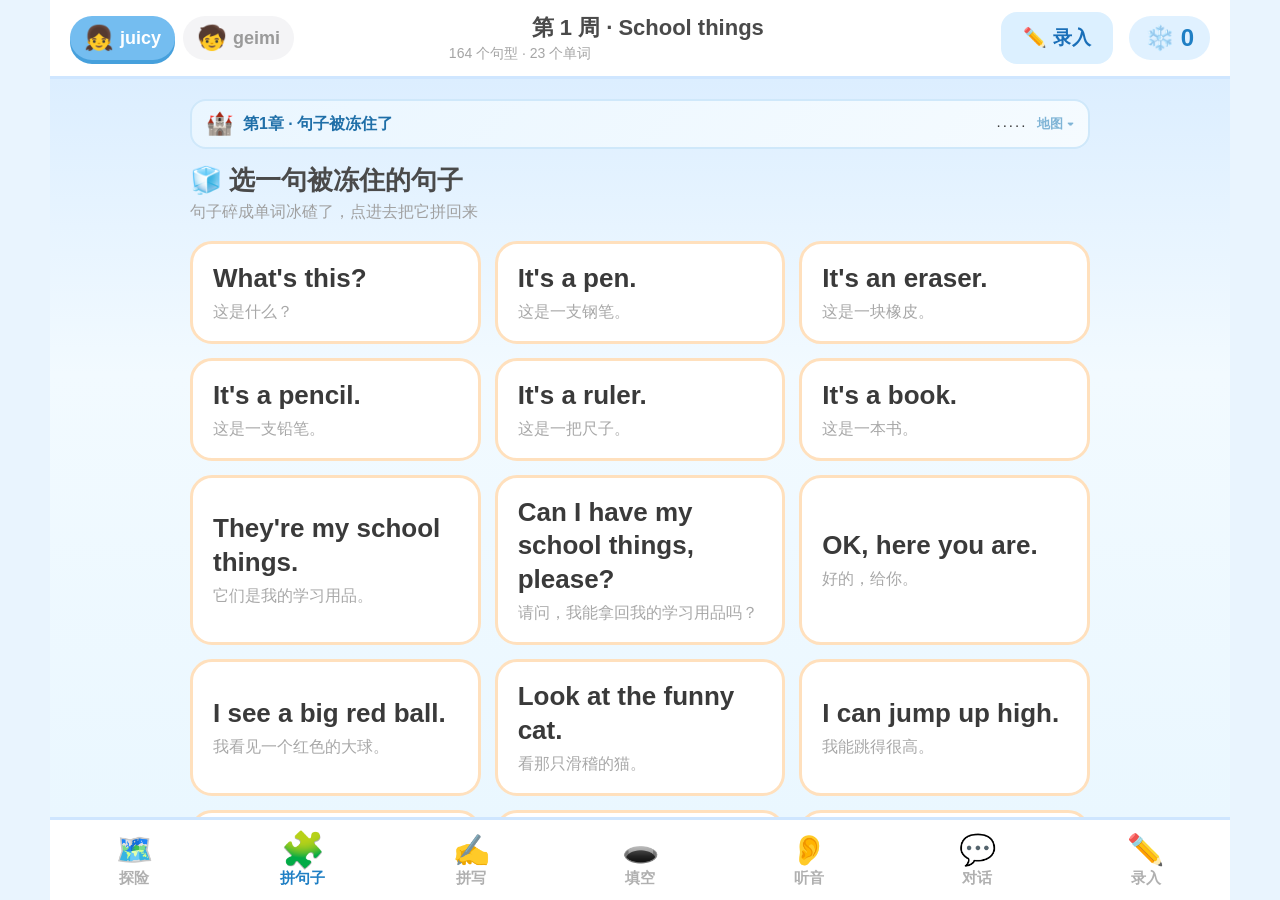
==== commit a7241df5: "更新：新增 220 句子包；拼写页一屏化" ====
--- a/english-game.html
+++ b/english-game.html
@@ -1717,6 +1717,36 @@
   .tabbar .tab-ico { font-size: 24px; }
   .tabbar .tab-txt { font-size: 13px; }
 }
+
+/* ============ 拼写页紧凑化：保证 键盘+按钮 一屏放得下（iPad 竖屏不滚动） ============ */
+body[data-view="spell"] .view { padding: 10px 14px 12px; }
+body[data-view="spell"] .chapter-banner { margin-bottom: 8px; padding: 8px 12px; }
+body[data-view="spell"] .page-title { margin: 4px 0 2px; font-size: 20px; }
+body[data-view="spell"] .page-hint { margin: 0 0 6px; font-size: 13px; }
+body[data-view="spell"] .sp-prompt { margin: 2px 0 4px; }
+body[data-view="spell"] .sp-ico { font-size: 32px; }
+body[data-view="spell"] .sp-zh { font-size: 26px; }
+body[data-view="spell"] .sp-speak { padding: 6px 12px; font-size: 14px; }
+body[data-view="spell"] .sp-stage { padding: 4px 0; }
+body[data-view="spell"] .sp-slot {
+  min-width: 42px; height: 54px; font-size: 30px;
+  border-width: 3px; border-radius: 12px;
+}
+body[data-view="spell"] .sp-msg { min-height: 20px; font-size: 15px; margin: 4px 0 2px; }
+body[data-view="spell"] .sp-cards { gap: 8px; margin: 8px 0 4px; }
+body[data-view="spell"] .sp-card {
+  min-width: 46px; height: 54px; font-size: 26px;
+  border-width: 3px; border-radius: 13px; box-shadow: 0 3px 0 #cfe6ff;
+}
+body[data-view="spell"] .sp-kb { margin: 8px 0 4px; }
+body[data-view="spell"] .sp-kb-row { gap: 6px; margin-bottom: 6px; }
+body[data-view="spell"] .sp-key {
+  min-width: 44px; height: 48px; font-size: 20px;
+  border-width: 2px; border-radius: 10px; box-shadow: 0 2px 0 #cfe6ff;
+}
+body[data-view="spell"] .sp-key.wide { min-width: 132px; font-size: 17px; }
+body[data-view="spell"] .sp-bar { margin-top: 8px; gap: 10px; }
+body[data-view="spell"] .sp-bar .big-btn { padding: 10px 16px; font-size: 15px; }
 
 </style>
 </head>
@@ -2029,6 +2059,175 @@
 
 </script>
 <script>
+/* 220 高频词句子包 —— 把高频词放进短句里练
+   格式与录入一致："英文 | 中文"
+   这些句子会追加在默认句库后面（拼句子章节里），每个句子都用到 220 词表里的词 */
+const SENTENCES220 = [
+  /* --- 启蒙林 --- */
+  'I see a big red ball. | 我看见一个红色的大球。',
+  'Look at the funny cat. | 看那只滑稽的猫。',
+  'I can jump up high. | 我能跳得很高。',
+  'Come here and help me. | 过来帮帮我。',
+  'We go down the slide. | 我们从滑梯上滑下来。',
+  'It is in my bag. | 它在我的包里。',
+  'I have two blue pens. | 我有两支蓝色的钢笔。',
+  'Where is my yellow hat? | 我的黄帽子在哪儿？',
+  'The dog can run fast. | 狗跑得快。',
+  'Not now, play with me! | 不是现在，跟我玩！',
+  'I said hello to my mom. | 我跟妈妈说了你好。',
+  'One, two, three, go! | 一、二、三，开始！',
+  'Can you find the little bird? | 你能找到那只小鸟吗？',
+  'I make a cake for you. | 我给你做了一个蛋糕。',
+  'The cat ran away. | 猫跑掉了。',
+  /* --- 小河村 --- */
+  'I am seven years old. | 我七岁。',
+  'They are my good friends. | 他们是我的好朋友。',
+  'I like to eat apples. | 我喜欢吃苹果。',
+  'The black cat is on the bed. | 黑猫在床上。',
+  'He came to see me. | 他来看我了。',
+  'I ate four cookies. | 我吃了四块饼干。',
+  'Please give me the book. | 请把书给我。',
+  'That dog is so good! | 那只狗真乖！',
+  'What do you want? | 你想要什么？',
+  'Who is under the tree? | 谁在树底下？',
+  'I have a new dress. | 我有一条新裙子。',
+  'No, thank you. | 不了，谢谢你。',
+  'We went out to play. | 我们出去玩。',
+  'There is a brown dog. | 那儿有一只棕色的狗。',
+  'I saw a white rabbit. | 我看见一只白兔子。',
+  'This is my dad. | 这是我爸爸。',
+  'She will ride the bike. | 她要骑自行车。',
+  'Say it again, please. | 请再说一遍。',
+  'I must do my homework. | 我必须做作业。',
+  'Get the ball for me. | 帮我把球拿来。',
+  'It is too hot today. | 今天太热了。',
+  'Yes, I can do it! | 是的，我能做到！',
+  'Soon it will be my birthday. | 很快就是我的生日了。',
+  'All my friends came. | 我所有的朋友都来了。',
+  'He jumped into the water. | 他跳进了水里。',
+  'But I want to play! | 可是我想玩！',
+  'I play with my sister. | 我和我妹妹一起玩。',
+  'Our family is big. | 我们家人口多。',
+  /* --- 青草坡 --- */
+  'Birds can fly in the sky. | 鸟能在天上飞。',
+  'How are you today? | 你今天好吗？',
+  'I know her name. | 我知道她的名字。',
+  'Let me help you. | 让我帮你。',
+  'May I come in? | 我能进来吗？',
+  'A cup of tea, please. | 请给我一杯茶。',
+  'The ball is round. | 球是圆的。',
+  'Open the door, please. | 请开门。',
+  'Put the toy in the box. | 把玩具放进盒子里。',
+  'Stop and look both ways. | 停下来两边看看。',
+  'Take an apple to school. | 带个苹果去学校。',
+  'Thank you for the gift. | 谢谢你的礼物。',
+  'I think it is good. | 我觉得它很好。',
+  'Walk to school with me. | 跟我一起走路去学校。',
+  'When do we go home? | 我们什么时候回家？',
+  'Some of them are red. | 它们中的一些是红色的。',
+  'I had a cat once. | 我曾经有过一只猫。',
+  'She has a pretty dress. | 她有一条漂亮的裙子。',
+  'Give him the pen. | 把钢笔给他。',
+  'His bag is old. | 他的包旧了。',
+  'Ask mom for help. | 向妈妈求助。',
+  'Every kid can play. | 每个孩子都能玩。',
+  'After school, I play. | 放学后我玩。',
+  'The book is by the bed. | 书在床边。',
+  'Could you help me? | 你能帮帮我吗？',
+  'I am going home now. | 我现在要回家了。',
+  'Then we eat cake. | 然后我们吃蛋糕。',
+  'We were at the park. | 我们在公园里。',
+  'I live with my mom and dad. | 我和爸爸妈妈住在一起。',
+  'The bird flies over the tree. | 鸟飞过树。',
+  'Any color is fine. | 什么颜色都行。',
+  /* --- 松果谷 --- */
+  'I always wash my hands. | 我总是洗手。',
+  'We sit around the table. | 我们围着桌子坐。',
+  'I like green apples. | 我喜欢青苹果。',
+  'It is very cold today. | 今天很冷。',
+  'Read this book to me. | 读这本书给我听。',
+  'I can sing a song. | 我会唱歌。',
+  'Why is the sky blue? | 天空为什么是蓝色的？',
+  'Which one do you like? | 你喜欢哪一个？',
+  'These are my shoes. | 这些是我的鞋子。',
+  'Those birds fly very fast. | 那些鸟飞得非常快。',
+  'I found five shells. | 我找到五个贝壳。',
+  'Mom made a big cake. | 妈妈做了个大蛋糕。',
+  'Pull the door open. | 把门拉开。',
+  'Tell me a story, please. | 请给我讲个故事。',
+  'Their house is very big. | 他们的房子很大。',
+  'I wish it would snow. | 我希望下雪。',
+  'Write your name here. | 把你的名字写在这儿。',
+  'I help mom with work. | 我帮妈妈干活。',
+  'The light is off. | 灯关了。',
+  'Would you like some tea? | 你想喝茶吗？',
+  'I read before I sleep. | 我睡觉前读书。',
+  'She is my best friend. | 她是我最好的朋友。',
+  'I love them both. | 他们两个我都喜欢。',
+  'Buy some bread, please. | 请买些面包。',
+  'Dad gave me a hug. | 爸爸给了我一个拥抱。',
+  'It goes up and down. | 它上上下下。',
+  'Use your own cup. | 用你自己的杯子。',
+  'The cat sleeps on its mat. | 猫睡在它的垫子上。',
+  'Once upon a time... | 很久很久以前……',
+  'She does her homework every day. | 她每天做作业。',
+  'Right or left? | 右边还是左边？',
+  /* --- 雪顶城 --- */
+  'I know a lot about dogs. | 我知道很多关于狗的事。',
+  'I feel better now. | 我现在好多了。',
+  'Bring your book to school. | 带你的书去学校。',
+  'Carry the bag for grandma. | 帮奶奶拎袋子。',
+  'Keep your hands clean. | 保持手干净。',
+  'Cut the paper, please. | 请把纸剪开。',
+  'My homework is done! | 我的作业做完啦！',
+  'I can draw a cat. | 我会画猫。',
+  'Drink some water. | 喝点水。',
+  'I am eight years old. | 我八岁了。',
+  'The leaves fall down. | 树叶落下来。',
+  'The school is not far. | 学校不远。',
+  'The bottle is full. | 瓶子满了。',
+  'I got a new toy! | 我得到了一个新玩具！',
+  'Plants grow in the sun. | 植物在阳光下生长。',
+  'Hold my hand. | 牵着我的手。',
+  'The soup is hot. | 汤很烫。',
+  'Does it hurt? | 疼吗？',
+  'If it rains, we stay home. | 如果下雨，我们就待在家。',
+  'Be kind to your friends. | 对朋友要好。',
+  'Do not laugh at others. | 不要笑话别人。',
+  'The light is yellow. | 灯是黄色的。',
+  'How long is the rope? | 绳子有多长？',
+  'Thank you so much! | 非常感谢！',
+  'I can do it myself. | 我自己能做。',
+  'I will never give up. | 我永不放弃。',
+  'Only one cookie left. | 只剩一块饼干了。',
+  'This is my own bag. | 这是我自己的包。',
+  'Pick a color you like. | 挑一个你喜欢的颜色。',
+  'Shall we go now? | 我们现在走好吗？',
+  'Show me your drawing. | 给我看看你的画。',
+  'The mouse is small. | 老鼠很小。',
+  'Let us start the game! | 我们开始游戏吧！',
+  'I have ten fingers. | 我有十根手指。',
+  'We play together. | 我们一起玩。',
+  'Try again, you can do it! | 再试一次，你能行！',
+  'The tea is warm. | 茶是温的。',
+  'Today is a good day. | 今天是美好的一天。',
+  /* --- 补漏：让每个词都在句子里出现过 --- */
+  'Did you see my pen? | 你看见我的钢笔了吗？',
+  'I was at home yesterday. | 我昨天在家。',
+  'How are you? I am well. | 你好吗？我很好。',
+  'The cat is as small as a ball. | 这只猫像球一样小。',
+  'This gift is from grandma. | 这个礼物是奶奶给的。',
+  'Just a moment, please. | 请稍等一下。',
+  'I smile because I am happy. | 我笑是因为我开心。',
+  'Where have you been? | 你去哪儿了？',
+  'Call me after school. | 放学后给我打电话。',
+  'My first stop is school. | 我的第一站是学校。',
+  'So many books on the desk! | 桌上有好多书！',
+  'I have six little ducks. | 我有六只小鸭子。'
+];
+
+</script>
+<script>
 /* =========================================================
    本周英语游戏 —— 句型 + 单词，iPad 触屏版
    ========================================================= */
@@ -2132,7 +2331,9 @@
   ];
   return {
     week: '第 1 周 · School things',
-    sentences: RAW_S.map(splitSent).filter(x => x && x.en),
+    // 默认句库 = 本周句型 + 220 高频词句子包（SENTENCES220 在 sentences220.js）
+    // typeof 防御：脚本没加载成功时也不至于把整个默认数据搞崩
+    sentences: RAW_S.concat(typeof SENTENCES220 !== 'undefined' ? SENTENCES220 : []).map(splitSent).filter(x => x && x.en),
     words: RAW_W.map(splitWord).filter(x => x && x.en),
     isDemo: false,
     settings: { recog: false, rate: 0.85, role: 'anna' }
@@ -4316,6 +4517,11 @@
   v.innerHTML = (map[state.view] || viewPuzzle)();
   v.scrollTop = 0;
   paintTop();
+  if (state.view === 'spell') {
+    // 拼写页内容高（键盘/卡片/按钮），自动滚到底保证底部按钮看得见
+    const bar = document.querySelector('.sp-bar');
+    if (bar && bar.scrollIntoView) setTimeout(() => { try { bar.scrollIntoView({ block: 'nearest' }); } catch (e) {} }, 30);
+  }
   if (state.view === 'talk') {
     const now = document.getElementById('msgNow');
     if (now && now.scrollIntoView) { try { now.scrollIntoView({ block: 'center' }); } catch (e) {} }
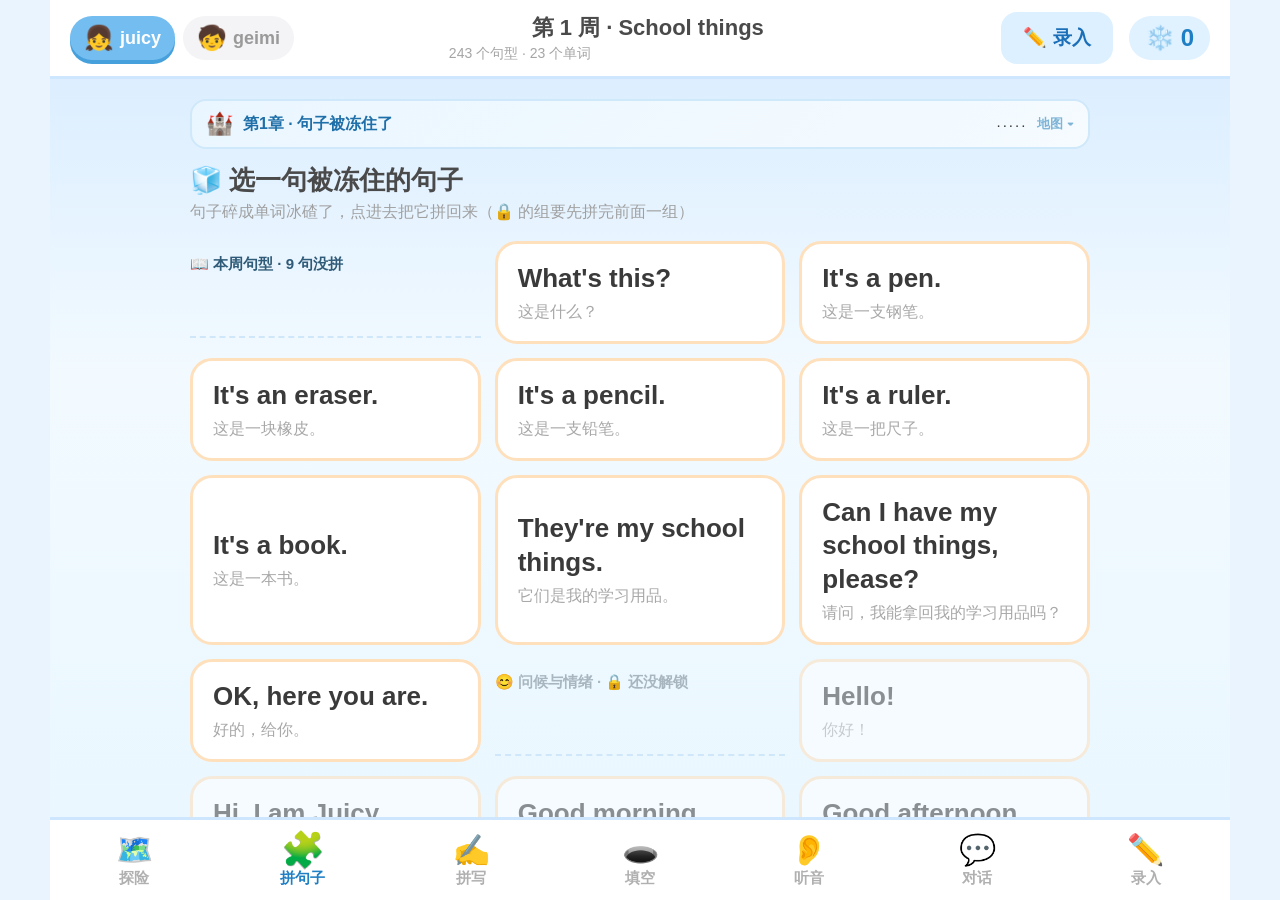
==== commit 9c7e45e4: "更新：新增 220 词探险模块；tab 直达句子；每章场景配色" ====
--- a/english-game.html
+++ b/english-game.html
@@ -1747,6 +1747,78 @@
 body[data-view="spell"] .sp-key.wide { min-width: 132px; font-size: 17px; }
 body[data-view="spell"] .sp-bar { margin-top: 8px; gap: 10px; }
 body[data-view="spell"] .sp-bar .big-btn { padding: 10px 16px; font-size: 15px; }
+
+/* ============ 拼句子分组条：一组一组解锁 ============ */
+.pz-groups {
+  display: flex;
+  gap: 8px;
+  overflow-x: auto;
+  padding: 2px 2px 8px;
+  -webkit-overflow-scrolling: touch;
+  scrollbar-width: none;
+}
+.pz-groups::-webkit-scrollbar { display: none; }
+.pz-gchip {
+  flex: 0 0 auto;
+  display: inline-flex;
+  align-items: center;
+  gap: 5px;
+  background: #fff;
+  border: 2px solid #d8e9f5;
+  border-radius: 999px;
+  padding: 5px 12px;
+  font-size: 13px;
+  font-weight: 800;
+  color: #5f8db0;
+  cursor: pointer;
+  white-space: nowrap;
+}
+.pz-gchip.on {
+  background: linear-gradient(180deg, #eaf6ff, #d2ebff);
+  border-color: #7fc3ea;
+  color: #2f5b78;
+  box-shadow: 0 2px 8px rgba(80, 150, 200, .25);
+}
+.pz-gchip.lock { opacity: .5; cursor: default; }
+
+/* ============ 单词题词库切换（填空/听音/拼写共用） ============ */
+.src-chips {
+  display: flex;
+  gap: 8px;
+  margin: 0 0 8px;
+}
+.src-chip {
+  flex: 1;
+  background: #fff;
+  border: 2px solid #e3e9ef;
+  border-radius: 12px;
+  padding: 6px 10px;
+  font-size: 13px;
+  font-weight: 800;
+  color: #8ba0b0;
+  cursor: pointer;
+}
+.src-chip.on {
+  background: linear-gradient(180deg, #eaf6ff, #d2ebff);
+  border-color: #7fc3ea;
+  color: #2f5b78;
+}
+/* 拼写页紧凑：切换条也缩一点 */
+body[data-view="spell"] .src-chip { padding: 4px 8px; font-size: 12px; }
+body[data-view="spell"] .src-chips { margin: 0 0 4px; }
+
+/* ============ 句子列表的分组标题 ============ */
+.sent-group-h {
+  width: 100%;
+  font-size: 15px;
+  font-weight: 800;
+  color: #2f5b78;
+  margin: 14px 0 6px;
+  padding-bottom: 4px;
+  border-bottom: 2px dashed #cfe7f8;
+}
+.sent-group-h.lock { color: #a8b6c0; }
+.sent-card.lock { opacity: .55; cursor: default; }
 
 </style>
 </head>
@@ -2059,172 +2131,274 @@
 
 </script>
 <script>
-/* 220 高频词句子包 —— 把高频词放进短句里练
-   格式与录入一致："英文 | 中文"
-   这些句子会追加在默认句库后面（拼句子章节里），每个句子都用到 220 词表里的词 */
+/* 220 高频词句子包（分组版）
+   格式：'@组ID|英文 | 中文'
+   组顺序 = 解锁顺序：问候情绪 → 动作吃喝玩 → 物品方位 → 绘本句型 → 五个区域句子 → 综合
+   来源：docx《儿童英语高频词与常用句学习手册》80 句 + 自编 155 句（220 词全覆盖），已去重 */
+const SENT_GROUPS = [
+  ['greet', '问候与情绪', '😊'],
+  ['action', '动作与吃喝玩', '🏃'],
+  ['thing', '物品与方位', '📦'],
+  ['story', '绘本句型', '📚'],
+  ['r0', '启蒙林句子', '🌳'],
+  ['r1', '小河村句子', '🏞️'],
+  ['r2', '青草坡句子', '🌿'],
+  ['r3', '松果谷句子', '🌰'],
+  ['r4', '雪顶城句子', '🏰'],
+  ['r5', '高频词综合', '❄️'],
+];
+
 const SENTENCES220 = [
-  /* --- 启蒙林 --- */
-  'I see a big red ball. | 我看见一个红色的大球。',
-  'Look at the funny cat. | 看那只滑稽的猫。',
-  'I can jump up high. | 我能跳得很高。',
-  'Come here and help me. | 过来帮帮我。',
-  'We go down the slide. | 我们从滑梯上滑下来。',
-  'It is in my bag. | 它在我的包里。',
-  'I have two blue pens. | 我有两支蓝色的钢笔。',
-  'Where is my yellow hat? | 我的黄帽子在哪儿？',
-  'The dog can run fast. | 狗跑得快。',
-  'Not now, play with me! | 不是现在，跟我玩！',
-  'I said hello to my mom. | 我跟妈妈说了你好。',
-  'One, two, three, go! | 一、二、三，开始！',
-  'Can you find the little bird? | 你能找到那只小鸟吗？',
-  'I make a cake for you. | 我给你做了一个蛋糕。',
-  'The cat ran away. | 猫跑掉了。',
-  /* --- 小河村 --- */
-  'I am seven years old. | 我七岁。',
-  'They are my good friends. | 他们是我的好朋友。',
-  'I like to eat apples. | 我喜欢吃苹果。',
-  'The black cat is on the bed. | 黑猫在床上。',
-  'He came to see me. | 他来看我了。',
-  'I ate four cookies. | 我吃了四块饼干。',
-  'Please give me the book. | 请把书给我。',
-  'That dog is so good! | 那只狗真乖！',
-  'What do you want? | 你想要什么？',
-  'Who is under the tree? | 谁在树底下？',
-  'I have a new dress. | 我有一条新裙子。',
-  'No, thank you. | 不了，谢谢你。',
-  'We went out to play. | 我们出去玩。',
-  'There is a brown dog. | 那儿有一只棕色的狗。',
-  'I saw a white rabbit. | 我看见一只白兔子。',
-  'This is my dad. | 这是我爸爸。',
-  'She will ride the bike. | 她要骑自行车。',
-  'Say it again, please. | 请再说一遍。',
-  'I must do my homework. | 我必须做作业。',
-  'Get the ball for me. | 帮我把球拿来。',
-  'It is too hot today. | 今天太热了。',
-  'Yes, I can do it! | 是的，我能做到！',
-  'Soon it will be my birthday. | 很快就是我的生日了。',
-  'All my friends came. | 我所有的朋友都来了。',
-  'He jumped into the water. | 他跳进了水里。',
-  'But I want to play! | 可是我想玩！',
-  'I play with my sister. | 我和我妹妹一起玩。',
-  'Our family is big. | 我们家人口多。',
-  /* --- 青草坡 --- */
-  'Birds can fly in the sky. | 鸟能在天上飞。',
-  'How are you today? | 你今天好吗？',
-  'I know her name. | 我知道她的名字。',
-  'Let me help you. | 让我帮你。',
-  'May I come in? | 我能进来吗？',
-  'A cup of tea, please. | 请给我一杯茶。',
-  'The ball is round. | 球是圆的。',
-  'Open the door, please. | 请开门。',
-  'Put the toy in the box. | 把玩具放进盒子里。',
-  'Stop and look both ways. | 停下来两边看看。',
-  'Take an apple to school. | 带个苹果去学校。',
-  'Thank you for the gift. | 谢谢你的礼物。',
-  'I think it is good. | 我觉得它很好。',
-  'Walk to school with me. | 跟我一起走路去学校。',
-  'When do we go home? | 我们什么时候回家？',
-  'Some of them are red. | 它们中的一些是红色的。',
-  'I had a cat once. | 我曾经有过一只猫。',
-  'She has a pretty dress. | 她有一条漂亮的裙子。',
-  'Give him the pen. | 把钢笔给他。',
-  'His bag is old. | 他的包旧了。',
-  'Ask mom for help. | 向妈妈求助。',
-  'Every kid can play. | 每个孩子都能玩。',
-  'After school, I play. | 放学后我玩。',
-  'The book is by the bed. | 书在床边。',
-  'Could you help me? | 你能帮帮我吗？',
-  'I am going home now. | 我现在要回家了。',
-  'Then we eat cake. | 然后我们吃蛋糕。',
-  'We were at the park. | 我们在公园里。',
-  'I live with my mom and dad. | 我和爸爸妈妈住在一起。',
-  'The bird flies over the tree. | 鸟飞过树。',
-  'Any color is fine. | 什么颜色都行。',
-  /* --- 松果谷 --- */
-  'I always wash my hands. | 我总是洗手。',
-  'We sit around the table. | 我们围着桌子坐。',
-  'I like green apples. | 我喜欢青苹果。',
-  'It is very cold today. | 今天很冷。',
-  'Read this book to me. | 读这本书给我听。',
-  'I can sing a song. | 我会唱歌。',
-  'Why is the sky blue? | 天空为什么是蓝色的？',
-  'Which one do you like? | 你喜欢哪一个？',
-  'These are my shoes. | 这些是我的鞋子。',
-  'Those birds fly very fast. | 那些鸟飞得非常快。',
-  'I found five shells. | 我找到五个贝壳。',
-  'Mom made a big cake. | 妈妈做了个大蛋糕。',
-  'Pull the door open. | 把门拉开。',
-  'Tell me a story, please. | 请给我讲个故事。',
-  'Their house is very big. | 他们的房子很大。',
-  'I wish it would snow. | 我希望下雪。',
-  'Write your name here. | 把你的名字写在这儿。',
-  'I help mom with work. | 我帮妈妈干活。',
-  'The light is off. | 灯关了。',
-  'Would you like some tea? | 你想喝茶吗？',
-  'I read before I sleep. | 我睡觉前读书。',
-  'She is my best friend. | 她是我最好的朋友。',
-  'I love them both. | 他们两个我都喜欢。',
-  'Buy some bread, please. | 请买些面包。',
-  'Dad gave me a hug. | 爸爸给了我一个拥抱。',
-  'It goes up and down. | 它上上下下。',
-  'Use your own cup. | 用你自己的杯子。',
-  'The cat sleeps on its mat. | 猫睡在它的垫子上。',
-  'Once upon a time... | 很久很久以前……',
-  'She does her homework every day. | 她每天做作业。',
-  'Right or left? | 右边还是左边？',
-  /* --- 雪顶城 --- */
-  'I know a lot about dogs. | 我知道很多关于狗的事。',
-  'I feel better now. | 我现在好多了。',
-  'Bring your book to school. | 带你的书去学校。',
-  'Carry the bag for grandma. | 帮奶奶拎袋子。',
-  'Keep your hands clean. | 保持手干净。',
-  'Cut the paper, please. | 请把纸剪开。',
-  'My homework is done! | 我的作业做完啦！',
-  'I can draw a cat. | 我会画猫。',
-  'Drink some water. | 喝点水。',
-  'I am eight years old. | 我八岁了。',
-  'The leaves fall down. | 树叶落下来。',
-  'The school is not far. | 学校不远。',
-  'The bottle is full. | 瓶子满了。',
-  'I got a new toy! | 我得到了一个新玩具！',
-  'Plants grow in the sun. | 植物在阳光下生长。',
-  'Hold my hand. | 牵着我的手。',
-  'The soup is hot. | 汤很烫。',
-  'Does it hurt? | 疼吗？',
-  'If it rains, we stay home. | 如果下雨，我们就待在家。',
-  'Be kind to your friends. | 对朋友要好。',
-  'Do not laugh at others. | 不要笑话别人。',
-  'The light is yellow. | 灯是黄色的。',
-  'How long is the rope? | 绳子有多长？',
-  'Thank you so much! | 非常感谢！',
-  'I can do it myself. | 我自己能做。',
-  'I will never give up. | 我永不放弃。',
-  'Only one cookie left. | 只剩一块饼干了。',
-  'This is my own bag. | 这是我自己的包。',
-  'Pick a color you like. | 挑一个你喜欢的颜色。',
-  'Shall we go now? | 我们现在走好吗？',
-  'Show me your drawing. | 给我看看你的画。',
-  'The mouse is small. | 老鼠很小。',
-  'Let us start the game! | 我们开始游戏吧！',
-  'I have ten fingers. | 我有十根手指。',
-  'We play together. | 我们一起玩。',
-  'Try again, you can do it! | 再试一次，你能行！',
-  'The tea is warm. | 茶是温的。',
-  'Today is a good day. | 今天是美好的一天。',
-  /* --- 补漏：让每个词都在句子里出现过 --- */
-  'Did you see my pen? | 你看见我的钢笔了吗？',
-  'I was at home yesterday. | 我昨天在家。',
-  'How are you? I am well. | 你好吗？我很好。',
-  'The cat is as small as a ball. | 这只猫像球一样小。',
-  'This gift is from grandma. | 这个礼物是奶奶给的。',
-  'Just a moment, please. | 请稍等一下。',
-  'I smile because I am happy. | 我笑是因为我开心。',
-  'Where have you been? | 你去哪儿了？',
-  'Call me after school. | 放学后给我打电话。',
-  'My first stop is school. | 我的第一站是学校。',
-  'So many books on the desk! | 桌上有好多书！',
-  'I have six little ducks. | 我有六只小鸭子。'
+  /* ---- 😊 问候与情绪 ---- */
+  '@greet|Hello! | 你好！',
+  '@greet|Hi, I am Juicy. | 嗨，我是……',
+  '@greet|Good morning. | 早上好。',
+  '@greet|Good afternoon. | 下午好。',
+  '@greet|Goodbye. | 再见。',
+  '@greet|How are you? | 你好吗？',
+  '@greet|I am fine. | 我很好。',
+  '@greet|I am happy. | 我很开心。',
+  '@greet|I am sad. | 我难过。',
+  '@greet|I am tired. | 我累了。',
+  '@greet|Thank you. | 谢谢你。',
+  '@greet|You are welcome. | 不客气。',
+  '@greet|Sorry. | 对不起。',
+  '@greet|It\'s OK. | 没关系。',
+  '@greet|Please. | 请。',
+  '@greet|May I? | 我可以吗？',
+  '@greet|Yes. | 是的。',
+  '@greet|No. | 不是。',
+  '@greet|I like it. | 我喜欢它。',
+  '@greet|I don\'t like it. | 我不喜欢它。',
+  /* ---- 🏃 动作与吃喝玩 ---- */
+  '@action|Come here. | 过来。',
+  '@action|Go away. | 走开。',
+  '@action|Look at me. | 看着我。',
+  '@action|Look at that. | 看那个。',
+  '@action|Let\'s go. | 我们走吧。',
+  '@action|Let\'s play. | 我们一起玩。',
+  '@action|Run fast. | 快跑。',
+  '@action|Jump high. | 跳高点。',
+  '@action|Sit down. | 坐下。',
+  '@action|Stand up. | 站起来。',
+  '@action|Stop. | 停下。',
+  '@action|Wait. | 等一下。',
+  '@action|I want water. | 我想要水。',
+  '@action|I want milk. | 我想要牛奶。',
+  '@action|I want an apple. | 我想要一个苹果。',
+  '@action|Eat your food. | 吃你的食物。',
+  '@action|Drink it. | 喝它。',
+  '@action|Wash your hands. | 洗手。',
+  '@action|Help me. | 帮帮我。',
+  '@action|Can you help? | 你能帮忙吗？',
+  '@action|I can do it. | 我可以做到。',
+  '@action|I see a bird. | 我看见一只小鸟。',
+  '@action|I see a dog. | 我看见一只小狗。',
+  '@action|Find it. | 找到它。',
+  '@action|Make a circle. | 画一个圆圈。',
+  /* ---- 📦 物品与方位 ---- */
+  '@thing|This is a book. | 这是一本书。',
+  '@thing|That is a ball. | 那是一个球。',
+  '@thing|It is big. | 它很大。',
+  '@thing|It is little. | 它小小的。',
+  '@thing|It is red. | 它是红色的。',
+  '@thing|It is blue. | 它是蓝色的。',
+  '@thing|Where is it? | 它在哪里？',
+  '@thing|It is in the box. | 它在盒子里面。',
+  '@thing|It is on the mat. | 它在垫子上面。',
+  '@thing|It is under the chair. | 它在椅子下面。',
+  '@thing|Here you are. | 给你。',
+  '@thing|I have one pen. | 我有一支笔。',
+  '@thing|I have two toys. | 我有两个玩具。',
+  '@thing|This is my bag. | 这是我的包。',
+  '@thing|That is her cup. | 那是她的杯子。',
+  '@thing|What is this? | 这是什么？',
+  '@thing|What is that? | 那是什么？',
+  '@thing|Who are you? | 你是谁？',
+  '@thing|How many? | 有多少？',
+  '@thing|All done. | 做完啦。',
+  /* ---- 📚 绘本句型 ---- */
+  '@story|I see Anna. | 我看见……',
+  '@story|I can swim. | 我会……',
+  '@story|We can sing. | 我们可以……',
+  '@story|He can run. | 他会跑。',
+  '@story|She can jump. | 她会跳。',
+  '@story|They go home. | 他们回家。',
+  '@story|The cat is black. | 这只猫是黑色的。',
+  '@story|And then we play. | 然后……',
+  '@story|Once upon a time. | 很久很久以前（绘本常用）',
+  '@story|Not now. | 现在不行。',
+  '@story|Very good. | 非常好。',
+  '@story|Best of all. | 最棒的是。',
+  '@story|Before we go. | 在我们走之前。',
+  '@story|Because it is fun. | 因为很好玩。',
+  '@story|Will you come? | 你会来吗？',
+  /* ---- 🌳 启蒙林句子 ---- */
+  '@r0|I see a big red ball. | 我看见一个红色的大球。',
+  '@r0|Look at the funny cat. | 看那只滑稽的猫。',
+  '@r0|I can jump up high. | 我能跳得很高。',
+  '@r0|Come here and help me. | 过来帮帮我。',
+  '@r0|We go down the slide. | 我们从滑梯上滑下来。',
+  '@r0|It is in my bag. | 它在我的包里。',
+  '@r0|I have two blue pens. | 我有两支蓝色的钢笔。',
+  '@r0|Where is my yellow hat? | 我的黄帽子在哪儿？',
+  '@r0|The dog can run fast. | 狗跑得快。',
+  '@r0|Not now, play with me! | 不是现在，跟我玩！',
+  '@r0|I said hello to my mom. | 我跟妈妈说了你好。',
+  '@r0|One, two, three, go! | 一、二、三，开始！',
+  '@r0|Can you find the little bird? | 你能找到那只小鸟吗？',
+  '@r0|I make a cake for you. | 我给你做了一个蛋糕。',
+  '@r0|The cat ran away. | 猫跑掉了。',
+  /* ---- 🏞️ 小河村句子 ---- */
+  '@r1|I am seven years old. | 我七岁。',
+  '@r1|They are my good friends. | 他们是我的好朋友。',
+  '@r1|I like to eat apples. | 我喜欢吃苹果。',
+  '@r1|The black cat is on the bed. | 黑猫在床上。',
+  '@r1|He came to see me. | 他来看我了。',
+  '@r1|I ate four cookies. | 我吃了四块饼干。',
+  '@r1|Please give me the book. | 请把书给我。',
+  '@r1|That dog is so good! | 那只狗真乖！',
+  '@r1|What do you want? | 你想要什么？',
+  '@r1|Who is under the tree? | 谁在树底下？',
+  '@r1|I have a new dress. | 我有一条新裙子。',
+  '@r1|No, thank you. | 不了，谢谢你。',
+  '@r1|We went out to play. | 我们出去玩。',
+  '@r1|There is a brown dog. | 那儿有一只棕色的狗。',
+  '@r1|I saw a white rabbit. | 我看见一只白兔子。',
+  '@r1|This is my dad. | 这是我爸爸。',
+  '@r1|She will ride the bike. | 她要骑自行车。',
+  '@r1|Say it again, please. | 请再说一遍。',
+  '@r1|I must do my homework. | 我必须做作业。',
+  '@r1|Get the ball for me. | 帮我把球拿来。',
+  '@r1|It is too hot today. | 今天太热了。',
+  '@r1|Yes, I can do it! | 是的，我能做到！',
+  '@r1|Soon it will be my birthday. | 很快就是我的生日了。',
+  '@r1|All my friends came. | 我所有的朋友都来了。',
+  '@r1|He jumped into the water. | 他跳进了水里。',
+  '@r1|But I want to play! | 可是我想玩！',
+  '@r1|I play with my sister. | 我和我妹妹一起玩。',
+  '@r1|Our family is big. | 我们家人口多。',
+  /* ---- 🌿 青草坡句子 ---- */
+  '@r2|Birds can fly in the sky. | 鸟能在天上飞。',
+  '@r2|How are you today? | 你今天好吗？',
+  '@r2|I know her name. | 我知道她的名字。',
+  '@r2|Let me help you. | 让我帮你。',
+  '@r2|May I come in? | 我能进来吗？',
+  '@r2|A cup of tea, please. | 请给我一杯茶。',
+  '@r2|The ball is round. | 球是圆的。',
+  '@r2|Open the door, please. | 请开门。',
+  '@r2|Put the toy in the box. | 把玩具放进盒子里。',
+  '@r2|Stop and look both ways. | 停下来两边看看。',
+  '@r2|Take an apple to school. | 带个苹果去学校。',
+  '@r2|Thank you for the gift. | 谢谢你的礼物。',
+  '@r2|I think it is good. | 我觉得它很好。',
+  '@r2|Walk to school with me. | 跟我一起走路去学校。',
+  '@r2|When do we go home? | 我们什么时候回家？',
+  '@r2|Some of them are red. | 它们中的一些是红色的。',
+  '@r2|I had a cat once. | 我曾经有过一只猫。',
+  '@r2|She has a pretty dress. | 她有一条漂亮的裙子。',
+  '@r2|Give him the pen. | 把钢笔给他。',
+  '@r2|His bag is old. | 他的包旧了。',
+  '@r2|Ask mom for help. | 向妈妈求助。',
+  '@r2|Every kid can play. | 每个孩子都能玩。',
+  '@r2|After school, I play. | 放学后我玩。',
+  '@r2|The book is by the bed. | 书在床边。',
+  '@r2|Could you help me? | 你能帮帮我吗？',
+  '@r2|I am going home now. | 我现在要回家了。',
+  '@r2|Then we eat cake. | 然后我们吃蛋糕。',
+  '@r2|We were at the park. | 我们在公园里。',
+  '@r2|I live with my mom and dad. | 我和爸爸妈妈住在一起。',
+  '@r2|The bird flies over the tree. | 鸟飞过树。',
+  '@r2|Any color is fine. | 什么颜色都行。',
+  /* ---- 🌰 松果谷句子 ---- */
+  '@r3|I always wash my hands. | 我总是洗手。',
+  '@r3|We sit around the table. | 我们围着桌子坐。',
+  '@r3|I like green apples. | 我喜欢青苹果。',
+  '@r3|It is very cold today. | 今天很冷。',
+  '@r3|Read this book to me. | 读这本书给我听。',
+  '@r3|I can sing a song. | 我会唱歌。',
+  '@r3|Why is the sky blue? | 天空为什么是蓝色的？',
+  '@r3|Which one do you like? | 你喜欢哪一个？',
+  '@r3|These are my shoes. | 这些是我的鞋子。',
+  '@r3|Those birds fly very fast. | 那些鸟飞得非常快。',
+  '@r3|I found five shells. | 我找到五个贝壳。',
+  '@r3|Mom made a big cake. | 妈妈做了个大蛋糕。',
+  '@r3|Pull the door open. | 把门拉开。',
+  '@r3|Tell me a story, please. | 请给我讲个故事。',
+  '@r3|Their house is very big. | 他们的房子很大。',
+  '@r3|I wish it would snow. | 我希望下雪。',
+  '@r3|Write your name here. | 把你的名字写在这儿。',
+  '@r3|I help mom with work. | 我帮妈妈干活。',
+  '@r3|The light is off. | 灯关了。',
+  '@r3|Would you like some tea? | 你想喝茶吗？',
+  '@r3|I read before I sleep. | 我睡觉前读书。',
+  '@r3|She is my best friend. | 她是我最好的朋友。',
+  '@r3|I love them both. | 他们两个我都喜欢。',
+  '@r3|Buy some bread, please. | 请买些面包。',
+  '@r3|Dad gave me a hug. | 爸爸给了我一个拥抱。',
+  '@r3|It goes up and down. | 它上上下下。',
+  '@r3|Use your own cup. | 用你自己的杯子。',
+  '@r3|The cat sleeps on its mat. | 猫睡在它的垫子上。',
+  '@r3|She does her homework every day. | 她每天做作业。',
+  '@r3|Right or left? | 右边还是左边？',
+  /* ---- 🏰 雪顶城句子 ---- */
+  '@r4|I know a lot about dogs. | 我知道很多关于狗的事。',
+  '@r4|I feel better now. | 我现在好多了。',
+  '@r4|Bring your book to school. | 带你的书去学校。',
+  '@r4|Carry the bag for grandma. | 帮奶奶拎袋子。',
+  '@r4|Keep your hands clean. | 保持手干净。',
+  '@r4|Cut the paper, please. | 请把纸剪开。',
+  '@r4|My homework is done! | 我的作业做完啦！',
+  '@r4|I can draw a cat. | 我会画猫。',
+  '@r4|Drink some water. | 喝点水。',
+  '@r4|I am eight years old. | 我八岁了。',
+  '@r4|The leaves fall down. | 树叶落下来。',
+  '@r4|The school is not far. | 学校不远。',
+  '@r4|The bottle is full. | 瓶子满了。',
+  '@r4|I got a new toy! | 我得到了一个新玩具！',
+  '@r4|Plants grow in the sun. | 植物在阳光下生长。',
+  '@r4|Hold my hand. | 牵着我的手。',
+  '@r4|The soup is hot. | 汤很烫。',
+  '@r4|Does it hurt? | 疼吗？',
+  '@r4|If it rains, we stay home. | 如果下雨，我们就待在家。',
+  '@r4|Be kind to your friends. | 对朋友要好。',
+  '@r4|Do not laugh at others. | 不要笑话别人。',
+  '@r4|The light is yellow. | 灯是黄色的。',
+  '@r4|How long is the rope? | 绳子有多长？',
+  '@r4|Thank you so much! | 非常感谢！',
+  '@r4|I can do it myself. | 我自己能做。',
+  '@r4|I will never give up. | 我永不放弃。',
+  '@r4|Only one cookie left. | 只剩一块饼干了。',
+  '@r4|This is my own bag. | 这是我自己的包。',
+  '@r4|Pick a color you like. | 挑一个你喜欢的颜色。',
+  '@r4|Shall we go now? | 我们现在走好吗？',
+  '@r4|Show me your drawing. | 给我看看你的画。',
+  '@r4|The mouse is small. | 老鼠很小。',
+  '@r4|Let us start the game! | 我们开始游戏吧！',
+  '@r4|I have ten fingers. | 我有十根手指。',
+  '@r4|We play together. | 我们一起玩。',
+  '@r4|Try again, you can do it! | 再试一次，你能行！',
+  '@r4|The tea is warm. | 茶是温的。',
+  '@r4|Today is a good day. | 今天是美好的一天。',
+  /* ---- ❄️ 高频词综合 ---- */
+  '@r5|Did you see my pen? | 你看见我的钢笔了吗？',
+  '@r5|I was at home yesterday. | 我昨天在家。',
+  '@r5|How are you? I am well. | 你好吗？我很好。',
+  '@r5|The cat is as small as a ball. | 这只猫像球一样小。',
+  '@r5|This gift is from grandma. | 这个礼物是奶奶给的。',
+  '@r5|Just a moment, please. | 请稍等一下。',
+  '@r5|I smile because I am happy. | 我笑是因为我开心。',
+  '@r5|Where have you been? | 你去哪儿了？',
+  '@r5|Call me after school. | 放学后给我打电话。',
+  '@r5|My first stop is school. | 我的第一站是学校。',
+  '@r5|So many books on the desk! | 桌上有好多书！',
+  '@r5|I have six little ducks. | 我有六只小鸭子。',
 ];
+
+if (typeof window !== 'undefined') {
+  window.SENT_GROUPS = SENT_GROUPS;
+  window.SENTENCES220 = SENTENCES220;
+}
 
 </script>
 <script>
@@ -2379,6 +2553,8 @@
   view: 'puzzle',
   kid: 'juicy',
   puzzleIdx: null,
+  pzGroup: 'week',          // 拼句子当前组（一组一组解锁）
+  wordSrc: 'week',          // 单词题词库：week=本周单词，quest=探险区域的 220 词
   fillQs: [], fillI: 0,
   listenQs: [], listenI: 0,
   spellQs: [], spellI: 0, spellBuf: [], spellUsed: [], spellGapAt: 0, spellMsg: '', spellBad: false,
@@ -2721,18 +2897,98 @@
   return (String(s).trim().match(/[A-Za-z][A-Za-z']*|[.,!?]/g) || []);
 }
 
-// 拆分 "英文 | 中文"
+// 拆分 "英文 | 中文"，支持前缀 "@组ID|"（220 句包的分组标记）
 function splitSent(line) {
+  let g = '';
+  const gm = String(line).match(/^@(\w+)\|/);
+  if (gm) { g = gm[1]; line = String(line).slice(gm[0].length); }
   let parts = line.split(/[|｜\t]/).map(s => s.trim()).filter(Boolean);
   if (!parts.length) return null;
-  if (parts.length === 1) return { en: parts[0], zh: '' };
+  if (parts.length === 1) return { en: parts[0], zh: '', g };
   const zi = parts.findIndex(p => /[\u4e00-\u9fa5]/.test(p));
   if (zi >= 0) {
     const zh = parts[zi];
     const en = parts.filter((_, i) => i !== zi).join(' ');
-    return { en, zh };
-  }
-  return { en: parts[0], zh: parts.slice(1).join(' ') };
+    return { en, zh, g };
+  }
+  return { en: parts[0], zh: parts.slice(1).join(' '), g };
+}
+
+/* ---------- 句子分组：一组一组解锁，不一次全放出来 ---------- */
+function sentGroups() {
+  const base = [{ id: 'week', name: '本周句型', ico: '📖' }];
+  if (typeof SENT_GROUPS !== 'undefined' && Array.isArray(SENT_GROUPS)) {
+    SENT_GROUPS.forEach(gr => base.push({ id: gr[0], name: gr[1], ico: gr[2] }));
+  }
+  return base;
+}
+// 某组的句子在 data.sentences 里的全局下标（没有分组标记 = 老板录入的本周句型）
+function groupIdx(g) {
+  const out = [];
+  data.sentences.forEach((s, i) => { if ((s.g || 'week') === g) out.push(i); });
+  return out;
+}
+function groupDone(g) {
+  const aw = (prog[state.kid] || { awarded: {} }).awarded;
+  const idx = groupIdx(g);
+  return idx.length > 0 && idx.every(i => aw['puzzle_' + i]);
+}
+// 顺序解锁：前一组拼完才开下一组（本周句型永远开着）
+function groupUnlocked(g) {
+  const gs = sentGroups();
+  for (let k = 0; k < gs.length; k++) {
+    if (gs[k].id === g) return k === 0 || groupDone(gs[k - 1].id);
+  }
+  return true;
+}
+// 当前有效组：state.pzGroup 无效或被锁时回退到第一个没拼完的组
+function pzCurGroup() {
+  const gs = sentGroups();
+  const usable = g => groupUnlocked(g) && groupIdx(g).length;
+  if (state.pzGroup && usable(state.pzGroup)) {
+    if (!groupDone(state.pzGroup)) return state.pzGroup;
+    // 这组拼完啦：下一组已解锁就去下一组（全拼完就留在原地）
+    const nx = pzNextGroup(state.pzGroup);
+    if (nx && groupUnlocked(nx) && !groupDone(nx)) return nx;
+    return state.pzGroup;
+  }
+  for (const g of gs) { if (usable(g.id) && !groupDone(g.id)) return g.id; }
+  return (gs[gs.length - 1] || { id: 'week' }).id;
+}
+// 下一组的 id（全拼完返回 null）
+function pzNextGroup(g) {
+  const gs = sentGroups();
+  for (let k = 0; k < gs.length; k++) {
+    if (gs[k].id === g) return gs[k + 1] ? gs[k + 1].id : null;
+  }
+  return null;
+}
+
+/* ---------- 单词题词库：本周单词 or 探险区域的 220 词 ---------- */
+// 探险当前区域的词（40 词左右，跟着探险进度走）
+function questPool() {
+  if (typeof RAW220 === 'undefined') return [];
+  const r = state.quest.region;
+  return RAW220.filter(w => w[0] === r).map((w, i) => ({ en: w[1], zh: w[2], qi: i }));
+}
+function wordPool() {
+  if (state.wordSrc === 'quest') { const p = questPool(); if (p.length) return p; }
+  return data.words;
+}
+// 进度键：本周词用 fill_w0…，探险词用 fill_wq0…（互不干扰）
+function wordKey(prefix, w) {
+  if (w && w.qi !== undefined) return prefix + 'q' + w.qi;
+  return prefix + w.wi;
+}
+// 词库切换条（填空 / 听音 / 拼写 三个视图共用）
+function srcChips() {
+  if (typeof RAW220 === 'undefined') return '';
+  const R = (window.QUEST_REGIONS || [])[state.quest.region] || { ico: '🗺️', name: '探险' };
+  const quest = state.wordSrc === 'quest';
+  return `<div class="src-chips">
+    <button class="src-chip ${quest ? '' : 'on'}" data-act="src-week">📖 本周单词</button>
+    <button class="src-chip ${quest ? 'on' : ''}" data-act="src-quest">🗺️ 探险 · ${esc(R.name)}</button>
+  </div>`;
 }
 
 // 拆分 "apple 苹果" / "ice cream 冰淇淋"
@@ -3079,10 +3335,25 @@
   let html = '<div class="view-inner">';
   html += chapterBanner('puzzle');
   html += `<h2 class="page-title">❄️ 把冻住的句子拼回来</h2>`;
-  // 进度点：一眼看到拼到第几句，点圆点可以直接跳那句
+  // 分组条：一组一组解锁，拼完一组开下一组
+  const curG = pzCurGroup();
+  state.pzGroup = curG;
+  const gIdx = groupIdx(curG);
+  const gMeta = sentGroups().find(x => x.id === curG) || { ico: '', name: '' };
+  html += `<div class="pz-groups">`;
+  sentGroups().forEach(g => {
+    if (!groupIdx(g.id).length) return; // 没内容（如没装 220 句包）的组不显示
+    const un = groupUnlocked(g.id);
+    const dn = groupDone(g.id);
+    html += `<button class="pz-gchip ${g.id === curG ? 'on' : ''} ${un ? '' : 'lock'}" data-act="pz-group" data-g="${g.id}"
+      ${un ? '' : 'disabled'}>${g.ico}${un ? '' : '🔒'}${dn ? '✓' : ''}<span>${esc(g.name)}</span></button>`;
+  });
+  html += `</div>`;
+  // 进度点：只看当前组，点圆点可以直接跳那句
   const aw = (prog[state.kid] || { awarded: {} }).awarded;
-  html += `<div class="pz-progress"><span class="pz-count">第 ${state.puzzleIdx + 1} / ${data.sentences.length} 句</span>
-    <span class="pz-dots">${data.sentences.map((_, i) =>
+  const gPos = gIdx.indexOf(state.puzzleIdx);
+  html += `<div class="pz-progress"><span class="pz-count">${gMeta.ico} ${esc(gMeta.name)} · 第 ${gPos + 1} / ${gIdx.length} 句</span>
+    <span class="pz-dots">${gIdx.map(i =>
       `<button class="pz-dot ${i === state.puzzleIdx ? 'cur' : ''} ${aw['puzzle_' + i] ? 'done' : ''}" data-act="pz-jump" data-i="${i}" aria-label="第${i + 1}句"></button>`).join('')}</span></div>`;
   html += `<p class="page-hint">${esc(s.zh || '点下面的单词卡片，按顺序放进上面的方框')}</p>`;
   if (levelOf() === 'hard') {
@@ -3115,15 +3386,24 @@
   }
   html += castleHTML();
   html += `<h2 class="page-title">🧊 选一句被冻住的句子</h2>`;
-  html += `<p class="page-hint">句子碎成单词冰碴了，点进去把它拼回来</p>`;
+  html += `<p class="page-hint">句子碎成单词冰碴了，点进去把它拼回来（🔒 的组要先拼完前面一组）</p>`;
   html += '<div class="sent-list">';
-  data.sentences.forEach((s, i) => {
-    const done = (prog[state.kid] || { awarded: {} }).awarded['puzzle_' + i];
-    html += `<button class="sent-card ${done ? 'done' : ''}" data-act="pz-open" data-i="${i}">
-      ${done ? '<span class="done-flag">✅</span>' : ''}
-      <div class="en">${esc(s.en)}</div>
-      <div class="zh">${esc(s.zh || '')}</div>
-    </button>`;
+  sentGroups().forEach(g => {
+    const idx = groupIdx(g.id);
+    if (!idx.length) return;
+    const un = groupUnlocked(g.id);
+    const dn = groupDone(g.id);
+    html += `<div class="sent-group-h ${un ? '' : 'lock'}">${g.ico} ${esc(g.name)}
+      ${un ? (dn ? '· 全拼完啦 ✓' : `· ${idx.filter(i => !(prog[state.kid] || { awarded: {} }).awarded['puzzle_' + i]).length} 句没拼`) : '· 🔒 还没解锁'}</div>`;
+    idx.forEach(i => {
+      const s = data.sentences[i];
+      const done = (prog[state.kid] || { awarded: {} }).awarded['puzzle_' + i];
+      html += `<button class="sent-card ${done ? 'done' : ''} ${un ? '' : 'lock'}" data-act="pz-open" data-i="${i}" ${un ? '' : 'disabled'}>
+        ${done ? '<span class="done-flag">✅</span>' : ''}
+        <div class="en">${esc(s.en)}</div>
+        <div class="zh">${esc(s.zh || '')}</div>
+      </button>`;
+    });
   });
   html += '</div></div>';
   return html;
@@ -3206,9 +3486,26 @@
     if (state.finalePending) { state.finalePending = false; finaleShow(); return; }
     if (state.chapterJustDone === 'puzzle') { state.chapterJustDone = null; state.puzzleIdx = null; chapterClear('puzzle'); return; }
 
-    // 章节还没完：庆祝一下，自动去下一个没拼过的句子（不用回列表再点）
+    // 组内还有没拼的：庆祝一下，自动去下一句（不用回列表再点）
     const next = nextPuzzleIdx(state.puzzleIdx);
-    if (next === null) { state.puzzleIdx = null; chapterClear('puzzle'); return; }
+    if (next === null) {
+      // 本组拼完啦：还有下一组就去下一组，全部拼完才算章节通关
+      const curG = pzCurGroup();
+      const nxtG = pzNextGroup(curG);
+      const gMeta = sentGroups().find(x => x.id === curG) || { ico: '', name: '' };
+      const nMeta = nxtG ? sentGroups().find(x => x.id === nxtG) : null;
+      if (!nxtG) { state.puzzleIdx = null; chapterClear('puzzle'); return; }
+      showOverlay(`<div class="overlay-emoji">${gMeta.ico}</div>
+        <h3 class="overlay-title">这一组全拼完啦！</h3>
+        <p class="overlay-text">「${esc(gMeta.name)}」解锁成功${nMeta ? `，下一站：<b>${nMeta.ico} ${esc(nMeta.name)}</b>` : ''}</p>
+        <div class="ov-btns">
+          <button class="big-btn green" data-act="pz-nextgroup">去下一组 →</button>
+        </div>
+        <p class="auto-tip">马上自动出发…</p>`);
+      if (pzAutoTimer) clearTimeout(pzAutoTimer);
+      pzAutoTimer = setTimeout(() => { pzAutoTimer = null; goGroup(nxtG); }, 2600);
+      return;
+    }
     const cheers = ['太棒了！', '冰雪在融化！', '爱莎为你鼓掌！', '句子复活啦！', '好厉害！', '魔法+1！'];
     const cheer = cheers[Math.floor(Math.random() * cheers.length)];
     showOverlay(`<div class="overlay-emoji">🎉</div>
@@ -3501,9 +3798,16 @@
   render();
 }
 
-// 下一个还没拼对的句子：先往后找，找不到就绕回开头找
+// 下一个还没拼对的句子：先在当前组里往后找，找不到绕回开头找；当前组全拼完返回 null
 function nextPuzzleIdx(cur) {
   const done = i => !!(prog[state.kid] || { awarded: {} }).awarded['puzzle_' + i];
+  const gIdx = groupIdx(pzCurGroup());
+  const pos = gIdx.indexOf(cur);
+  if (pos >= 0) {
+    for (let k = pos + 1; k < gIdx.length; k++) if (!done(gIdx[k])) return gIdx[k];
+    for (let k = 0; k < pos; k++) if (!done(gIdx[k])) return gIdx[k];
+    return null; // 本组拼完了
+  }
   for (let i = cur + 1; i < data.sentences.length; i++) if (!done(i)) return i;
   for (let i = 0; i < cur; i++) if (!done(i)) return i;
   return null;
@@ -3513,6 +3817,20 @@
   if (pzAutoTimer) { clearTimeout(pzAutoTimer); pzAutoTimer = null; }
   hideOverlay();
   state.puzzleIdx = i;
+  sfx('tap');
+  render();
+}
+
+// 切到某个句子组：跳到组里第一句没拼过的（锁住的组点不动）
+function goGroup(g) {
+  if (!groupUnlocked(g)) { sfx('tap'); return; }
+  if (pzAutoTimer) { clearTimeout(pzAutoTimer); pzAutoTimer = null; }
+  hideOverlay();
+  state.pzGroup = g;
+  const gIdx = groupIdx(g);
+  const done = i => !!(prog[state.kid] || { awarded: {} }).awarded['puzzle_' + i];
+  const first = gIdx.find(i => !done(i));
+  state.puzzleIdx = first === undefined ? (gIdx[0] !== undefined ? gIdx[0] : null) : first;
   sfx('tap');
   render();
 }
@@ -3565,8 +3883,8 @@
     qs.push({ kind: 'sentence', toks, blanks, filled: [], sent: s, si });
   });
 
-  data.words.forEach((w, wi) => {
-    qs.push({ kind: 'word', target: w.en, opts: hard ? optsAround(w.en, 4) : easyOpts(w.en), word: w, wi });
+  wordPool().forEach(w => {
+    qs.push({ kind: 'word', target: w.en, opts: hard ? optsAround(w.en, 4) : easyOpts(w.en), word: w });
   });
 
   // 进阶专属题型：给中文，选正确的英文句子
@@ -3594,7 +3912,7 @@
 }
 
 function viewFill() {
-  if (!data.sentences.length && !data.words.length) return emptyView('🕳️', '还没有内容', '去「设置」里添加句型和单词');
+  if (!data.sentences.length && !wordPool().length) return emptyView('🕳️', '还没有内容', '去「设置」里添加句型和单词');
   if (!state.fillQs.length) state.fillQs = shuffle(buildFillQs());
   const q = state.fillQs[state.fillI];
   if (!q) { setTimeout(() => { state.fillQs = []; state.fillI = 0; render(); }, 0); return '<div class="view-inner"></div>'; }
@@ -3621,6 +3939,7 @@
 
   let html = '<div class="view-inner">';
   html += chapterBanner('fill');
+  html += srcChips();
   html += `<h2 class="page-title">🕳️ ${title}</h2>`;
   html += `<p class="page-hint">第 ${state.fillI + 1} / ${state.fillQs.length} 题</p>`;
   html += body;
@@ -3668,7 +3987,7 @@
   if (pick.toLowerCase() === String(target).toLowerCase()) {
     btn.classList.add('ok');
     sfx('right');
-    const key = q.kind === 'zh2en' ? 'fill_z' + q.si : 'fill_w' + q.wi;
+    const key = q.kind === 'zh2en' ? 'fill_z' + q.si : wordKey('fill_w', q.word);
     award(key);
     speak(target);
     setTimeout(nextFill, 1100);
@@ -3704,11 +4023,13 @@
    设计原则：错不扣分、提示随时给，先让她愿意拼，再求拼对
    ========================================================= */
 
-// 能拿來拼写的词：单个英文词（名词、代词都算）
+// 能拿來拼写的词：单个英文词（名词、代词都算）；词库跟着 state.wordSrc 走
 function spellWords() {
   const out = [];
-  data.words.forEach((w, i) => {
-    if (/^[A-Za-z]{2,}$/.test(w.en.trim())) out.push({ en: w.en.trim(), zh: w.zh, wi: i });
+  wordPool().forEach((w, i) => {
+    if (/^[A-Za-z]{2,}$/.test(w.en.trim())) {
+      out.push({ en: w.en.trim(), zh: w.zh, wi: w.wi !== undefined ? w.wi : i, qi: w.qi });
+    }
   });
   return out;
 }
@@ -3721,16 +4042,17 @@
   if (!ws.length) return [];
   const p = prog[state.kid] || { awarded: {} };
   const aw = p.awarded || {};
+  const kOf = x => wordKey('spell_', x);
   // 还不会的排前面；会了的也保留，混着练
-  const order = shuffle(ws.filter(x => !aw['spell_' + x.wi]))
-    .concat(shuffle(ws.filter(x => aw['spell_' + x.wi])));
+  const order = shuffle(ws.filter(x => !aw[kOf(x)]))
+    .concat(shuffle(ws.filter(x => aw[kOf(x)])));
   const pick = order.slice(0, Math.min(SPELL_ROUND, order.length));
   const n = pick.length;
   const a = Math.max(1, Math.round(n * 0.3));
   const b = Math.max(1, Math.round(n * 0.3));
 
   return pick.map((x, k) => {
-    const q = { en: x.en, zh: x.zh, wi: x.wi, kind: 'type' };
+    const q = { en: x.en, zh: x.zh, wi: x.wi, qi: x.qi, kind: 'type' };
     q.kind = k < a ? 'tile' : (k < a + b ? 'gap' : 'type');
     if (!hard && q.kind === 'type') q.kind = 'gap'; // 简单模式不做整词默写
     const L = x.en.split('');
@@ -3740,7 +4062,7 @@
       if (!hard) idxs = idxs.slice(1);            // 简单模式首字母直接送
       q.pieces = shuffle(idxs).map(i => ({ ch: L[i] }));
       if (hard) {
-        const pool = spellWords().filter(o => o.wi !== x.wi).map(o => o.en).join('').split('');
+        const pool = spellWords().filter(o => o.en !== x.en).map(o => o.en).join('').split('');
         const extra = shuffle(Array.from(new Set(pool))).slice(0, 2);
         q.pieces = shuffle(q.pieces.concat(extra.map(ch => ({ ch, decoy: true }))));
       }
@@ -3821,7 +4143,7 @@
 ];
 
 function viewSpell() {
-  if (!data.words.length) return emptyView('✍️', '还没有单词', '去「录入」里把本周单词粘进去');
+  if (!wordPool().length) return emptyView('✍️', '还没有单词', '去「录入」里把本周单词粘进去');
   if (!state.spellQs.length) {
     state.spellQs = buildSpellQs();
     state.spellI = 0;
@@ -3839,6 +4161,7 @@
 
   let html = '<div class="view-inner">';
   html += chapterBanner('spell');
+  html += srcChips();
   html += `<h2 class="page-title">✍️ 把这个词拼出来</h2>`;
   html += `<p class="page-hint">第 ${state.spellI + 1} / ${state.spellQs.length} 个 · ${tip}</p>`;
   html += `<div class="sp-prompt">
@@ -3899,7 +4222,7 @@
     state.spellBad = false;
     state.spellMsg = '对啦！';
     sfx('right');
-    award('spell_' + q.wi);
+    award(wordKey('spell_', q));
     speak(q.en);
     render();
     setTimeout(() => {
@@ -3967,8 +4290,8 @@
   const hard = levelOf() === 'hard';
   const qs = [];
 
-  data.words.forEach((w, wi) => {
-    qs.push({ kind: 'word', target: w.en, opts: hard ? optsAround(w.en, 4) : easyOpts(w.en), zh: w.zh, wi });
+  wordPool().forEach(w => {
+    qs.push({ kind: 'word', target: w.en, opts: hard ? optsAround(w.en, 4) : easyOpts(w.en), zh: w.zh, word: w });
   });
 
   data.sentences.forEach((s, si) => {
@@ -3990,13 +4313,14 @@
 }
 
 function viewListen() {
-  if (!data.words.length && !data.sentences.length) return emptyView('👂', '还没有内容', '去「设置」里添加句型和单词');
+  if (!wordPool().length && !data.sentences.length) return emptyView('👂', '还没有内容', '去「设置」里添加句型和单词');
   if (!state.listenQs.length) state.listenQs = shuffle(buildListenQs());
   const q = state.listenQs[state.listenI];
   if (!q) { setTimeout(() => { state.listenQs = []; state.listenI = 0; render(); }, 0); return '<div class="view-inner"></div>'; }
 
   let html = '<div class="view-inner">';
   html += chapterBanner('listen');
+  html += srcChips();
   html += `<h2 class="page-title">👂 听，城堡里传来什么？</h2>`;
   html += `<p class="page-hint">第 ${state.listenI + 1} / ${state.listenQs.length} 题</p>`;
   html += `<div class="listen-hero">
@@ -4034,7 +4358,7 @@
   if (right) {
     btn.classList.add('ok');
     sfx('right');
-    award(q.kind === 'word' ? 'listen_w' + q.wi : 'listen_s' + q.si);
+    award(q.kind === 'word' ? wordKey('listen_w', q.word) : 'listen_s' + q.si);
     speak(q.target, { rate: 0.8 });
     setTimeout(() => {
       state.listenI++;
@@ -4551,10 +4875,15 @@
     state.quest.screen = nx ? 'play' : 'map';
   }
   if (name === 'puzzle') {
-    // 点「拼句子」tab 直接进到没拼过的句子，不再先停在列表/地图页
-    if (state.puzzleIdx === null) {
-      const nx = nextPuzzleIdx(-1);
-      state.puzzleIdx = nx === null ? 0 : nx; // 全拼完就回第一句复习
+    // 点「拼句子」tab 直接进到当前组里没拼过的句子，不再先停在列表/地图页
+    state.pzGroup = pzCurGroup();
+    const done = i => !!(prog[state.kid] || { awarded: {} }).awarded['puzzle_' + i];
+    // puzzleIdx 失效（为空 / 不在当前组里）就重找组内第一句没拼过的
+    const idxOk = state.puzzleIdx !== null && groupIdx(state.pzGroup).indexOf(state.puzzleIdx) >= 0;
+    if (!idxOk) {
+      const gIdx = groupIdx(state.pzGroup);
+      const first = gIdx.find(i => !done(i));
+      state.puzzleIdx = first === undefined ? (gIdx[0] !== undefined ? gIdx[0] : null) : first;
     }
   } else {
     state.puzzleIdx = null;
@@ -4614,6 +4943,19 @@
     // 拼句子
     if (act === 'pz-open') { state.puzzleIdx = +el.dataset.i; sfx('tap'); render(); return; }
     if (act === 'pz-jump') { goPuzzle(+el.dataset.i); return; }
+    if (act === 'pz-group') { goGroup(el.dataset.g); return; }
+    if (act === 'pz-nextgroup') { goGroup(pzNextGroup(pzCurGroup()) || 'week'); return; }
+
+    // 单词题词库切换：本周单词 ↔ 探险区域 220 词
+    if (act === 'src-week' || act === 'src-quest') {
+      state.wordSrc = act === 'src-quest' ? 'quest' : 'week';
+      state.fillQs = []; state.fillI = 0;
+      state.listenQs = []; state.listenI = 0;
+      state.spellQs = []; state.spellI = 0; spResetBuf();
+      sfx('tap');
+      render();
+      return;
+    }
 
     // 220 词探险
     if (act === 'q-level') { qGo(+el.dataset.r, +el.dataset.l); return; }
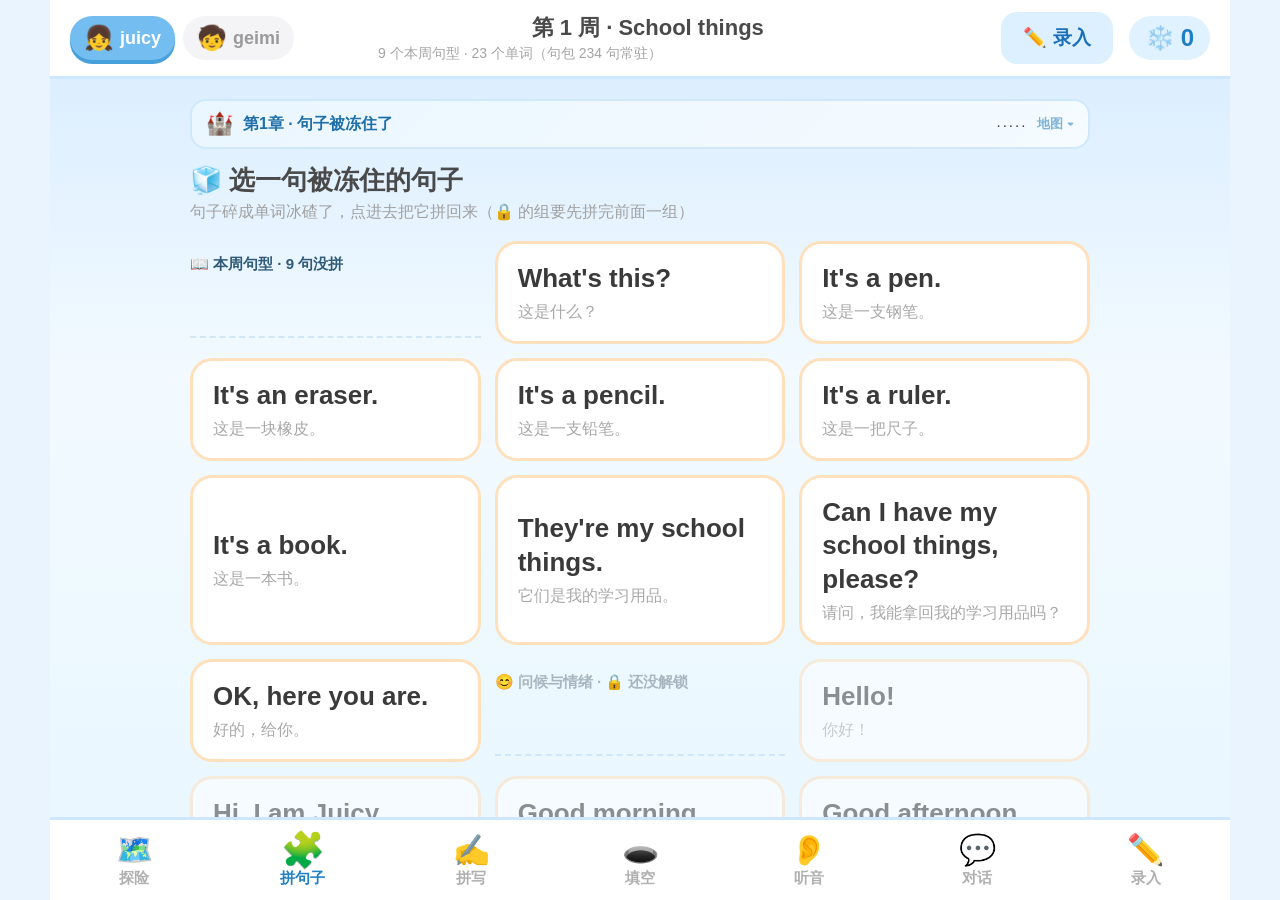
==== commit 396d9be0: "更新游戏：网络优先缓存 + 一键强制刷新页（eg-v7）" ====
--- a/english-game.html
+++ b/english-game.html
@@ -2521,9 +2521,11 @@
     const d = JSON.parse(raw);
     // 老数据没有 isDemo 字段：如果内容还是那套示例，仍然标成示例
     if (d.isDemo === undefined && d.week === '第 1 周' && Array.isArray(d.sentences)
-      && d.sentences.length === 3 && d.sentences[0] && d.sentences[0].en === 'This is my mother.') {
+      && d.sentences.length && d.sentences[0] && d.sentences[0].en === 'This is my mother.') {
       d.isDemo = true;
     }
+    // 老数据里可能被示例/录入覆盖丢了句包：自动补回（按英文去重，不会重复）
+    d.sentences = mergePackSents(d.sentences || []);
     return Object.assign(blankData(), d, { settings: Object.assign(blankData().settings, d.settings || {}) });
   } catch (e) { return blankData(); }
 }
@@ -2554,7 +2556,7 @@
   kid: 'juicy',
   puzzleIdx: null,
   pzGroup: 'week',          // 拼句子当前组（一组一组解锁）
-  wordSrc: 'week',          // 单词题词库：week=本周单词，quest=探险区域的 220 词
+  wordSrc: 'all',           // 单词题词库：all=本周+全部220词，quest=探险区域的 220 词，week=本周单词
   fillQs: [], fillI: 0,
   listenQs: [], listenI: 0,
   spellQs: [], spellI: 0, spellBuf: [], spellUsed: [], spellGapAt: 0, spellMsg: '', spellBad: false,
@@ -2616,12 +2618,16 @@
   return shuffle([t].concat(picked));
 }
 
-// 简单模式的选项：本周词随机
+// 简单模式的选项：当前词库里的词随机（220 词模式下干扰项更丰富）
 function easyOpts(target) {
-  const all = data.words.map(w => w.en);
-  let pool = all.filter(x => x.toLowerCase() !== String(target).toLowerCase());
+  const seen = new Set([String(target).toLowerCase()]);
+  const pool = [];
+  wordPool().forEach(w => {
+    const e = String(w.en);
+    if (e && !seen.has(e.toLowerCase())) { seen.add(e.toLowerCase()); pool.push(e); }
+  });
   const need = 3 - pool.length;
-  if (need > 0) pool = pool.concat(filler(need, pool.concat([target])));
+  if (need > 0) filler(need, pool.concat([target])).forEach(x => pool.push(x));
   return shuffle([target].concat(shuffle(pool).slice(0, 3)));
 }
 
@@ -2915,6 +2921,18 @@
 }
 
 /* ---------- 句子分组：一组一组解锁，不一次全放出来 ---------- */
+// 句包常驻底层：示例/录入/清空/导入只动「本周句型」，句包永远拼在后面（按英文去重防重复）
+function normSentKey(s) { return String((s && s.en) || '').toLowerCase().replace(/[^a-z]/g, ''); }
+function packSentsRaw() {
+  return typeof SENTENCES220 !== 'undefined' ? SENTENCES220.map(splitSent).filter(x => x && x.en) : [];
+}
+function mergePackSents(arr) {
+  const seen = new Set((arr || []).map(normSentKey));
+  return (arr || []).concat(packSentsRaw().filter(x => !seen.has(normSentKey(x))));
+}
+// 本周句数 = 没有分组标记的句子（老板录入/示例的）
+function weekSentsCount() { return data.sentences.filter(s => !s.g).length; }
+
 function sentGroups() {
   const base = [{ id: 'week', name: '本周句型', ico: '📖' }];
   if (typeof SENT_GROUPS !== 'undefined' && Array.isArray(SENT_GROUPS)) {
@@ -2964,30 +2982,39 @@
   return null;
 }
 
-/* ---------- 单词题词库：本周单词 or 探险区域的 220 词 ---------- */
+/* ---------- 单词题词库：本周单词 / 探险区域的 220 词 / 全部 220 词 ---------- */
+// 全部 220 词（带 from220 标记，进度键按单词本身记，探险/全部两个模式互通）
+function all220() {
+  if (typeof RAW220 === 'undefined') return [];
+  return RAW220.map((w, i) => ({ en: w[1], zh: w[2], qi: i, from220: true }));
+}
 // 探险当前区域的词（40 词左右，跟着探险进度走）
 function questPool() {
   if (typeof RAW220 === 'undefined') return [];
   const r = state.quest.region;
-  return RAW220.filter(w => w[0] === r).map((w, i) => ({ en: w[1], zh: w[2], qi: i }));
+  const out = [];
+  RAW220.forEach((w, i) => { if (w[0] === r) out.push({ en: w[1], zh: w[2], qi: i, from220: true }); });
+  return out;
 }
 function wordPool() {
   if (state.wordSrc === 'quest') { const p = questPool(); if (p.length) return p; }
+  if (state.wordSrc === 'all') { const a = all220(); if (a.length) return data.words.concat(a); }
   return data.words;
 }
-// 进度键：本周词用 fill_w0…，探险词用 fill_wq0…（互不干扰）
+// 进度键：本周词用 fill_w0…，220 词按单词本身记（fill_wq_apple…，换词库不丢进度）
 function wordKey(prefix, w) {
-  if (w && w.qi !== undefined) return prefix + 'q' + w.qi;
+  if (w && w.from220) return prefix + 'q_' + String(w.en).toLowerCase().replace(/[^a-z]/g, '');
   return prefix + w.wi;
 }
 // 词库切换条（填空 / 听音 / 拼写 三个视图共用）
 function srcChips() {
   if (typeof RAW220 === 'undefined') return '';
   const R = (window.QUEST_REGIONS || [])[state.quest.region] || { ico: '🗺️', name: '探险' };
-  const quest = state.wordSrc === 'quest';
+  const on = k => state.wordSrc === k ? 'on' : '';
   return `<div class="src-chips">
-    <button class="src-chip ${quest ? '' : 'on'}" data-act="src-week">📖 本周单词</button>
-    <button class="src-chip ${quest ? 'on' : ''}" data-act="src-quest">🗺️ 探险 · ${esc(R.name)}</button>
+    <button class="src-chip ${on('all')}" data-act="src-all">❄️ 全部 ${all220().length} 词</button>
+    <button class="src-chip ${on('quest')}" data-act="src-quest">🗺️ 探险 · ${esc(R.name)}</button>
+    <button class="src-chip ${on('week')}" data-act="src-week">📖 本周单词</button>
   </div>`;
 }
 
@@ -3311,9 +3338,9 @@
 /* ---------- 顶部 ---------- */
 function paintTop() {
   $('#weekLabel').textContent = data.week || '本周';
-  const sc = data.sentences.length, wc = data.words.length;
+  const sc = weekSentsCount(), wc = data.words.length;
   $('#weekSub').textContent = (sc || wc)
-    ? `${sc} 个句型 · ${wc} 个单词` + (weekCleared() ? ' · 本周通关 🎉' : '')
+    ? `${sc} 个本周句型 · ${wc} 个单词（句包 ${data.sentences.length - sc} 句常驻）` + (weekCleared() ? ' · 通关 🎉' : '')
     : '还没有内容，点「录入」加进去';
   $$('.kid-btn').forEach(b => b.classList.toggle('active', b.dataset.kid === state.kid));
   $$('.tab').forEach(b => b.classList.toggle('active', b.dataset.view === state.view));
@@ -4817,11 +4844,12 @@
 function demoData() {
   data.week = '第 1 周';
   data.isDemo = true;
-  data.sentences = [
+  // 示例只替换「本周句型」，220 高频词句子包常驻不丢
+  data.sentences = mergePackSents([
     { en: 'This is my mother.', zh: '这是我的妈妈。' },
     { en: 'I like apples.', zh: '我喜欢苹果。' },
     { en: 'She is a teacher.', zh: '她是一位老师。' }
-  ];
+  ]);
   data.words = [
     { en: 'mother', zh: '妈妈' }, { en: 'father', zh: '爸爸' },
     { en: 'sister', zh: '姐妹' }, { en: 'apple', zh: '苹果' },
@@ -4946,9 +4974,9 @@
     if (act === 'pz-group') { goGroup(el.dataset.g); return; }
     if (act === 'pz-nextgroup') { goGroup(pzNextGroup(pzCurGroup()) || 'week'); return; }
 
-    // 单词题词库切换：本周单词 ↔ 探险区域 220 词
-    if (act === 'src-week' || act === 'src-quest') {
-      state.wordSrc = act === 'src-quest' ? 'quest' : 'week';
+    // 单词题词库切换：全部 220 词 ↔ 探险区域 ↔ 本周单词
+    if (act === 'src-week' || act === 'src-quest' || act === 'src-all') {
+      state.wordSrc = act === 'src-quest' ? 'quest' : (act === 'src-all' ? 'all' : 'week');
       state.fillQs = []; state.fillI = 0;
       state.listenQs = []; state.listenI = 0;
       state.spellQs = []; state.spellI = 0; spResetBuf();
@@ -5101,7 +5129,9 @@
       return;
     }
     if (act === 'su-clear') {
-      data.sentences = []; data.words = [];
+      // 清空只清录入的本周内容，句子包常驻（随时能继续拼）
+      data.sentences = packSentsRaw();
+      data.words = [];
       state.puzzleIdx = null; state.fillQs = []; state.fillI = 0; state.listenQs = []; state.listenI = 0; state.talkI = 0;
       saveData(); sfx('tap'); render();
       return;
@@ -5152,7 +5182,8 @@
   const wordLines = ($('#inpWord').value || '').split('\n').map(s => s.trim()).filter(Boolean);
 
   data.week = week;
-  data.sentences = sentLines.map(splitSent).filter(x => x && x.en);
+  // 录入的是「本周句型」，220 高频词句子包常驻不丢
+  data.sentences = mergePackSents(sentLines.map(splitSent).filter(x => x && x.en));
   data.words = wordLines.map(splitWord).filter(x => x && x.en);
   data.isDemo = false;
 
@@ -5166,7 +5197,7 @@
   render();
   showOverlay(`<div class="overlay-emoji">✅</div>
     <h3 class="overlay-title">已保存</h3>
-    <p class="overlay-text">${data.sentences.length} 个句型 · ${data.words.length} 个单词<br>可以去玩了</p>
+    <p class="overlay-text">本周 ${weekSentsCount()} 个句型 · ${data.words.length} 个单词（220 高频词句包常驻，拼句子页直接玩）<br>可以去玩了</p>
     <button class="big-btn green" data-act="ov-close">开始玩 →</button>`);
 }
 
@@ -5197,7 +5228,7 @@
         const d = JSON.parse(fr.result);
         if (!d || !Array.isArray(d.sentences) || !Array.isArray(d.words)) throw new Error('格式不对');
         data.week = d.week || '本周';
-        data.sentences = d.sentences;
+        data.sentences = mergePackSents(d.sentences);
         data.words = d.words;
         data.isDemo = false;
         state.puzzleIdx = null;
@@ -5207,7 +5238,7 @@
         saveData();
         sfx('right');
         render();
-        showOverlay(`<div class="overlay-emoji">📥</div><h3 class="overlay-title">导入成功</h3><p class="overlay-text">${esc(data.week)}：${data.sentences.length} 句型 · ${data.words.length} 单词</p><button class="big-btn green" data-act="ov-close">开始玩 →</button>`);
+        showOverlay(`<div class="overlay-emoji">📥</div><h3 class="overlay-title">导入成功</h3><p class="overlay-text">${esc(data.week)}：本周 ${weekSentsCount()} 句型 · ${data.words.length} 单词（句包常驻）</p><button class="big-btn green" data-act="ov-close">开始玩 →</button>`);
       } catch (err) {
         showOverlay(`<div class="overlay-emoji">🙈</div><h3 class="overlay-title">导入失败</h3><p class="overlay-text">这个文件读不出来，确认是本游戏导出的 JSON</p><button class="big-btn" data-act="ov-close">知道了</button>`);
       }
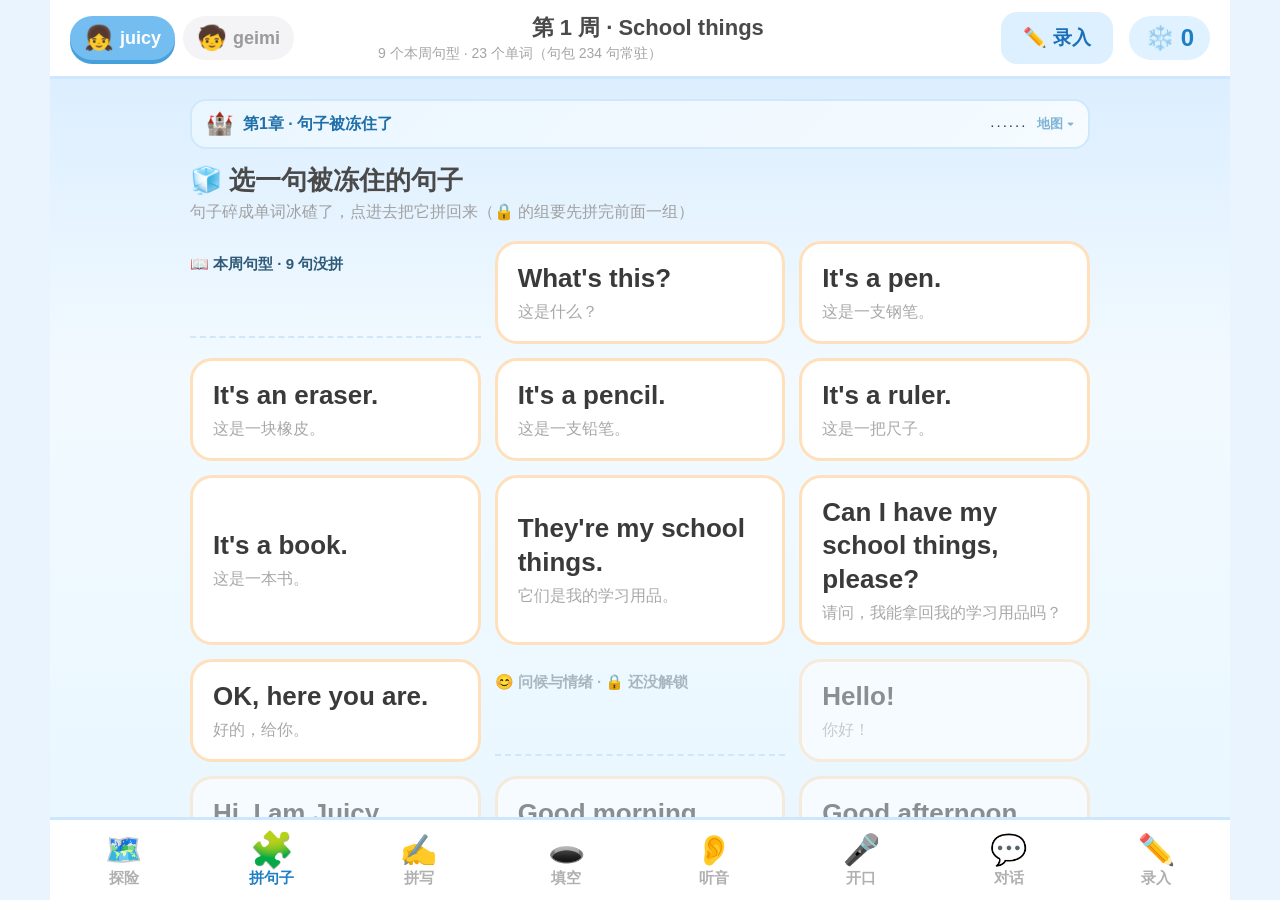
==== commit 7d9b17ad: "更新游戏：网络优先缓存 + 一键强制刷新页（eg-v7）" ====
--- a/english-game.html
+++ b/english-game.html
@@ -1820,6 +1820,135 @@
 .sent-group-h.lock { color: #a8b6c0; }
 .sent-card.lock { opacity: .55; cursor: default; }
 
+/* ===== 跟读 · 回声冰谷（第 5 章） ===== */
+body[data-view="say"] #view { background: linear-gradient(180deg, #dcefff 0%, #f2f9ff 40%, #e6f3ff 100%); }
+body[data-view="say"] .chapter-banner { background: linear-gradient(90deg, #b9e0ff, #e6f5ff); }
+
+.say-card {
+  margin: 6px auto 14px;
+  max-width: 620px;
+  padding: 22px 18px 20px;
+  text-align: center;
+  border-radius: 22px;
+  background: linear-gradient(160deg, #ffffff 0%, #f0f9ff 55%, #e2f2ff 100%);
+  border: 2px solid #cfe9ff;
+  box-shadow: 0 8px 24px rgba(120, 180, 230, .18), inset 0 1px 0 #fff;
+  position: relative;
+  overflow: hidden;
+}
+.say-card::after {
+  content: '';
+  position: absolute; inset: 0;
+  background:
+    radial-gradient(circle at 12% 18%, rgba(255,255,255,.9) 0 2px, transparent 3px),
+    radial-gradient(circle at 82% 26%, rgba(210,235,255,.9) 0 2px, transparent 3px),
+    radial-gradient(circle at 68% 78%, rgba(255,255,255,.8) 0 1px, transparent 2px);
+  pointer-events: none;
+}
+.say-ico { font-size: 34px; line-height: 1; margin-bottom: 8px; }
+.say-en {
+  font-size: clamp(26px, 5.2vw, 40px);
+  font-weight: 800;
+  letter-spacing: .3px;
+  color: #1d4a6e;
+  line-height: 1.28;
+  word-break: break-word;
+}
+.say-zh { margin-top: 10px; font-size: 16px; color: #6e8ba6; }
+
+.say-actions {
+  display: flex; gap: 12px; justify-content: center; flex-wrap: wrap;
+  margin: 4px 0 12px;
+}
+.say-actions .big-btn { min-width: 150px; }
+
+.say-mic.rec {
+  background: linear-gradient(180deg, #ff8fb0, #f7628c) !important;
+  box-shadow: 0 0 0 0 rgba(247, 98, 140, .55);
+  animation: sayPulse 1.2s infinite;
+}
+@keyframes sayPulse {
+  0%   { box-shadow: 0 0 0 0 rgba(247, 98, 140, .55); }
+  70%  { box-shadow: 0 0 0 14px rgba(247, 98, 140, 0); }
+  100% { box-shadow: 0 0 0 0 rgba(247, 98, 140, 0); }
+}
+
+.say-hear {
+  text-align: center;
+  min-height: 30px;
+  margin: 0 auto 10px;
+  font-size: 15px;
+  color: #4a7ba3;
+}
+.say-hear.hidden { display: none; }
+
+.say-rate {
+  margin: 0 auto 14px;
+  max-width: 620px;
+  padding: 12px 14px;
+  border-radius: 18px;
+  background: rgba(255,255,255,.75);
+  border: 1px dashed #bcdcf5;
+  text-align: center;
+}
+.say-rate-t { margin: 0 0 10px; font-size: 14px; color: #557a99; }
+.say-rate-btns { display: flex; gap: 10px; justify-content: center; flex-wrap: wrap; }
+.rate-btn {
+  border: 2px solid #cfe6f8;
+  background: #fff;
+  color: #2c5b7e;
+  font-size: 15px;
+  font-weight: 700;
+  padding: 10px 16px;
+  border-radius: 14px;
+  cursor: pointer;
+  transition: transform .12s, box-shadow .12s, border-color .12s;
+}
+.rate-btn:hover { border-color: #9fd0f0; box-shadow: 0 4px 12px rgba(120,180,230,.22); }
+.rate-btn:active { transform: scale(.95); }
+.rate-btn.good { background: linear-gradient(180deg, #e9fff4, #d6f7e6); border-color: #a9e6c6; }
+
+.say-nav { display: flex; gap: 12px; justify-content: center; flex-wrap: wrap; margin-bottom: 10px; }
+
+/* 静音开关提示 */
+.sound-tip {
+  margin: 10px auto 4px;
+  text-align: center;
+  font-size: 13px;
+  color: #93a9bd;
+  max-width: 560px;
+}
+
+/* 轻提示条 */
+#toast {
+  position: fixed;
+  left: 50%;
+  bottom: 106px;
+  transform: translate(-50%, 16px);
+  max-width: min(88vw, 560px);
+  padding: 12px 18px;
+  border-radius: 16px;
+  background: rgba(28, 52, 74, .93);
+  color: #fff;
+  font-size: 14px;
+  line-height: 1.5;
+  text-align: center;
+  opacity: 0;
+  pointer-events: none;
+  transition: opacity .22s, transform .22s;
+  z-index: 9999;
+  box-shadow: 0 10px 28px rgba(20, 40, 60, .3);
+}
+#toast.on { opacity: 1; transform: translate(-50%, 0); }
+
+/* 8 个 tab 了：窄屏缩小一点，别挤成一团 */
+@media (max-width: 560px) {
+  .tabbar .tab-ico { font-size: 20px; }
+  .tabbar .tab-txt { font-size: 11px; }
+  .tabbar .tab { padding: 8px 0; }
+  #toast { bottom: 96px; font-size: 13px; }
+}
+
 </style>
 </head>
 <body>
@@ -1855,6 +1984,7 @@
     <button class="tab" data-view="spell"><span class="tab-ico">✍️</span><span class="tab-txt">拼写</span></button>
     <button class="tab" data-view="fill"><span class="tab-ico">🕳️</span><span class="tab-txt">填空</span></button>
     <button class="tab" data-view="listen"><span class="tab-ico">👂</span><span class="tab-txt">听音</span></button>
+    <button class="tab" data-view="say"><span class="tab-ico">🎤</span><span class="tab-txt">开口</span></button>
     <button class="tab" data-view="talk"><span class="tab-ico">💬</span><span class="tab-txt">对话</span></button>
     <button class="tab" data-view="setup"><span class="tab-ico">✏️</span><span class="tab-txt">录入</span></button>
   </nav>
@@ -2561,6 +2691,7 @@
   listenQs: [], listenI: 0,
   spellQs: [], spellI: 0, spellBuf: [], spellUsed: [], spellGapAt: 0, spellMsg: '', spellBad: false,
   talkI: 0,
+  sayQs: [], sayI: 0,       // 跟读：这一轮的句子下标 + 说到第几句
   recording: false,
   mapOpen: false,
   // 220 词探险：region = 区域 0-4，level = 区域内第几关，mode = 玩法轮到第几种
@@ -3058,20 +3189,112 @@
   pickVoice();
 }
 
+let speakTimer = null;
+let speakSeq = 0;
+let speechPrimed = false;   // 语音引擎有没有在用户手势里被唤醒过（iOS 必须）
 function speak(text, opts) {
   opts = opts || {};
-  if (!('speechSynthesis' in window)) return;
+  const plain = String(text == null ? '' : text).trim();
+  if (!plain) { if (opts.onerror) opts.onerror(); return; }
+  if (!('speechSynthesis' in window)) { if (opts.onerror) opts.onerror(); return; }
+
+  const seq = ++speakSeq;   // 新的一次朗读作废掉之前的所有回调
+
+  const fire = isRetry => {
+    if (seq !== speakSeq) return;   // 已经被更新的朗读取代了
+    let started = false;
+    try {
+      const u = new SpeechSynthesisUtterance(plain);
+      u.lang = 'en-US';
+      u.rate = opts.rate || (data.settings.rate || 0.85);
+      u.pitch = 1.05;
+      const v = pickVoice();
+      if (v) u.voice = v;
+      u.onstart = () => { started = true; if (opts.onstart) opts.onstart(); };
+      u.onend = () => { if (opts.onend) opts.onend(); };
+      u.onerror = () => { if (opts.onerror) opts.onerror(); };
+      speechSynthesis.speak(u);
+    } catch (e) {
+      if (opts.onerror) opts.onerror();
+      return;
+    }
+    // 兜底自愈：1.2 秒还没开口（iOS 上偶发静默吞掉）就重来一次，只重试一次
+    if (!isRetry) {
+      setTimeout(() => {
+        if (started || seq !== speakSeq) return;
+        try { speechSynthesis.cancel(); } catch (e) {}
+        if (!speechPrimed) { fire(true); return; }
+        setTimeout(() => fire(true), 90);
+      }, 1200);
+    }
+  };
+
+  if (!userActed) {
+    // 还没人点过页面（比如刚打开就自动念题）：异步说，避免和 onend 回调套成死循环
+    setTimeout(() => fire(false), 0);
+    return;
+  }
+  if (!speechPrimed) {
+    // 第一次真人点击时引擎还没被唤醒：在这一次手势里同步开口，不先 cancel
+    fire(false);
+    return;
+  }
+  // 之后：先打断旧的，隔一拍再开口，这是 iOS 上唯一稳的顺序
+  try { speechSynthesis.cancel(); } catch (e) {}
+  clearTimeout(speakTimer);
+  speakTimer = setTimeout(() => fire(false), 90);
+}
+
+// 判断引擎有没有真的"开口"：iOS 静默失败时 onstart 永远不触发（比查 speaking 可靠，
+// 短句 1 秒就播完，查 speaking 会误报）。
+function speakCheck(text, opts, onDead) {
+  let started = false;
+  const o = Object.assign({}, opts || {}, { onstart: () => { started = true; } });
+  speak(text, o);
+  setTimeout(() => { if (!started && onDead) onDead(); }, 1600);
+}
+
+/* 录音回放：iOS 上 onstop 回调里 new Audio().play() 常常被拦（不在手势里）。
+   用一个常驻 player 元素，第一次点击时先"解锁"，之后换 src 就能播。 */
+let playerEl = null;
+function ensurePlayer() {
+  if (!playerEl || !playerEl.isConnected) {
+    playerEl = document.getElementById('recPlayer');
+    if (!playerEl) {
+      playerEl = document.createElement('audio');
+      playerEl.id = 'recPlayer';
+      playerEl.setAttribute('playsinline', '');
+      playerEl.preload = 'auto';
+      document.body.appendChild(playerEl);
+    }
+  }
+  return playerEl;
+}
+function playUrl(url, onFail) {
+  if (!url) { onFail && onFail(); return; }
+  const a = ensurePlayer();
   try {
-    speechSynthesis.cancel();
-    const u = new SpeechSynthesisUtterance(text);
-    u.lang = 'en-US';
-    u.rate = opts.rate || (data.settings.rate || 0.85);
-    u.pitch = 1.05;
-    const v = pickVoice();
-    if (v) u.voice = v;
-    if (opts.onend) u.onend = opts.onend;
-    speechSynthesis.speak(u);
-  } catch (e) {}
+    a.pause();
+    a.src = url;
+    try { a.currentTime = 0; } catch (e) {}
+    const p = a.play();
+    if (p && p.catch) p.catch(() => { onFail && onFail(); });
+  } catch (e) { onFail && onFail(); }
+}
+
+/* 轻提示（替代 alert，不打断玩） */
+let toastTimer = null;
+function toast(msg, ms) {
+  let el = document.getElementById('toast');
+  if (!el) {
+    el = document.createElement('div');
+    el.id = 'toast';
+    document.body.appendChild(el);
+  }
+  el.textContent = msg;
+  el.classList.add('on');
+  clearTimeout(toastTimer);
+  toastTimer = setTimeout(() => el.classList.remove('on'), ms || 2800);
 }
 
 function shutUp() {
@@ -3102,19 +3325,32 @@
 
 /* iOS 上语音引擎必须在用户手势里先"碰"一次，否则后面自动朗读会没声音 */
 let unlocked = false;
+let userActed = false;   // 页面里已经有过真实点击：之后从定时器里说话才安全
 function unlockSpeech() {
   if (unlocked) return;
   unlocked = true;
+  userActed = true;
   try {
     AC = AC || new (window.AudioContext || window.webkitAudioContext)();
     if (AC.state === 'suspended') AC.resume();
   } catch (e) {}
+  // 先"解锁"常驻播放器：iOS 只允许在手势里启动音频，
+  // 解锁后录音回放（在 onstop 回调里）才播得出来
+  try {
+    const a = ensurePlayer();
+    a.src = '[data-uri]';
+    const p = a.play();
+    if (p && p.catch) p.catch(() => {});
+    setTimeout(() => { try { a.pause(); a.removeAttribute('src'); } catch (e) {} }, 400);
+  } catch (e) {}
+  // 语音引擎也要在手势里"开一次口"，之后从定时器里说话才不会被 iOS 吞掉
   if ('speechSynthesis' in window) {
     try {
       const u = new SpeechSynthesisUtterance(' ');
       u.volume = 0;
       u.lang = 'en-US';
       speechSynthesis.speak(u);
+      speechPrimed = true;
     } catch (e) {}
   }
 }
@@ -3185,6 +3421,8 @@
     && data.words.length > 0 && data.words.every((_, i) => p['fill_w' + i]);
   if (k === 'listen') return (data.sentences.every((_, i) => p['listen_s' + i]) || !data.sentences.length)
     && data.words.length > 0 && data.words.every((_, i) => p['listen_w' + i]);
+  // 跟读：说过 16 句就算这一章通过（不是 243 句全说完，太重）
+  if (k === 'say') return saySaidCount() >= 16;
   return false;
 }
 
@@ -3245,13 +3483,18 @@
     text: '城堡深处的回声长廊里，藏着打开大门的声音。竖起耳朵——四个回声里只有一个是真的！',
     short: '听出真正的回声'
   },
+  say: {
+    n: 5, ico: '🎤', shard: '🔔', title: '回声冰谷',
+    text: '冰谷里的回声只会学人说话——你得亲口把句子说出来，回声才会让开一条路。',
+    short: '大声说出整句'
+  },
   talk: {
-    n: 5, ico: '🏰', shard: '🌸', title: '你和爱莎的演出',
+    n: 6, ico: '🏰', shard: '🌸', title: '你和爱莎的演出',
     text: '最后一关！和爱莎把今天的句子一句一句聊完，城堡的冰雪就会全部融化，春天就回来了！',
     short: '和爱莎聊完这一场'
   }
 };
-const STORY_ORDER = ['puzzle', 'spell', 'fill', 'listen', 'talk'];
+const STORY_ORDER = ['puzzle', 'spell', 'fill', 'listen', 'say', 'talk'];
 
 function chapterUnlocked(k) {
   const i = STORY_ORDER.indexOf(k);
@@ -4414,6 +4657,190 @@
 }
 
 /* =========================================================
+   视图：跟读 · 回声冰谷（第 5 章）
+   听 → 说 → 听自己的回声。
+   铁律：不判分、不扣分、随时能换一句；没录也给过，只是星星不亮。
+   ========================================================= */
+const SAY_ROUND = 8;          // 一轮 8 句，孩子坐得住
+const SAY_MIN_DONE = 16;      // 说出口 16 句算这一章通过
+
+// 说过多少句（进度键 say_s<句号>）
+function saySaidCount() {
+  const aw = (prog[state.kid] || { awarded: {} }).awarded || {};
+  return Object.keys(aw).filter(k => k.indexOf('say_s') === 0).length;
+}
+
+// 优先练当前拼句子那一组的句子（跟正在学的内容对齐），组里没句子就用全部
+function sayScope() {
+  const all = data.sentences.map((s, i) => i).filter(i => data.sentences[i] && data.sentences[i].en);
+  let gi = [];
+  try { gi = groupIdx(pzCurGroup()).filter(i => data.sentences[i] && data.sentences[i].en); } catch (e) {}
+  return gi.length ? gi : all;
+}
+
+function sayQueue() {
+  const aw = (prog[state.kid] || { awarded: {} }).awarded || {};
+  const scope = sayScope();
+  let left = scope.filter(i => !aw['say_s' + i]);
+  if (!left.length) left = scope.slice();   // 都说过了：从头再练一遍
+  return shuffle(left).slice(0, SAY_ROUND);
+}
+
+let sayRec = null, sayStream = null, sayChunks = [], sayUrl = null, sayQuiet = false, sayAutoStop = null;
+
+function viewSay() {
+  if (!data.sentences.length) return emptyView('🎤', '还没有句子', '去「录入」里把本周句型粘进去');
+  if (!state.sayQs.length) state.sayQs = sayQueue();
+  const si = state.sayQs[state.sayI];
+  const s = si === undefined ? null : data.sentences[si];
+  if (!s) { state.sayQs = []; state.sayI = 0; return '<div class="view-inner"></div>'; }
+
+  const aw = (prog[state.kid] || { awarded: {} }).awarded || {};
+  const said = state.sayQs.filter(i => aw['say_s' + i]).length;
+
+  let html = '<div class="view-inner">';
+  html += chapterBanner('say');
+  html += `<h2 class="page-title">🎤 回声冰谷</h2>`;
+  html += `<p class="page-hint">这一轮第 ${state.sayI + 1} / ${state.sayQs.length} 句 · 已经说出口 ${said} 句</p>`;
+
+  html += `<div class="say-card">
+      <div class="say-ico">🔔</div>
+      <div class="say-en">${esc(s.en)}</div>
+      ${s.zh ? `<div class="say-zh">${esc(s.zh)}</div>` : ''}
+    </div>`;
+
+  html += `<div class="say-actions">
+      <button class="big-btn blue" data-act="say-play">🔊 听一遍</button>
+      <button class="big-btn pink say-mic ${state.recording ? 'rec' : ''}" data-act="say-mic">
+        ${state.recording ? '⏹ 说完了' : '🎤 我来说'}
+      </button>
+    </div>`;
+
+  const hearTxt = state.recording
+    ? '🎙️ 在听你说…说完点 ⏹'
+    : (sayUrl ? '✅ 这是你说的！<button class="mini-btn" data-act="say-hear">🔊 再听一遍</button>'
+      : '先 🔊 听一遍，再 🎤 大声说出来');
+  html += `<div id="sayHear" class="say-hear">${hearTxt}</div>`;
+
+  if (sayUrl && !state.recording) {
+    html += `<div class="say-rate">
+        <p class="say-rate-t">说得怎么样？（自己听、自己判断，说错了也没关系）</p>
+        <div class="say-rate-btns">
+          <button class="rate-btn good" data-act="say-ok">😀 很清楚</button>
+          <button class="rate-btn" data-act="say-ok">🙂 说出来了</button>
+          <button class="rate-btn" data-act="say-again">🔁 再录一次</button>
+        </div>
+      </div>`;
+  }
+
+  html += `<div class="say-nav">
+      <button class="big-btn green" data-act="say-next">${state.sayI + 1 >= state.sayQs.length ? '✅ 这一轮说完了 →' : '下一句 →'}</button>
+      <button class="big-btn ghost" data-act="say-skip">🔀 换一句</button>
+    </div>`;
+
+  html += `<div class="progress-dots">`;
+  state.sayQs.forEach((i, k) => {
+    const cls = aw['say_s' + i] ? 'done' : (k === state.sayI ? 'on' : '');
+    html += `<div class="dot ${cls}"></div>`;
+  });
+  html += `</div>`;
+  html += `<p class="sound-tip">🔇 没声音？看看 iPad 侧边的静音开关是不是拨上去了，音量调大一点</p>`;
+  html += `</div>`;
+  return html;
+}
+
+/* 录音：点一下开始，再点一下结束，结束自动回放自己的声音 */
+function sayToggleRec() {
+  const si = state.sayQs[state.sayI];
+  const s = (si !== undefined && data.sentences[si]) || { en: '' };
+
+  // 正在录 → 停
+  if (state.recording) {
+    clearTimeout(sayAutoStop);
+    if (sayRec && sayRec.state === 'recording') { try { sayRec.stop(); } catch (e) {} return; }
+    // 状态卡住自愈
+    state.recording = false; sayRec = null; render(); return;
+  }
+
+  if (!navigator.mediaDevices || !navigator.mediaDevices.getUserMedia || !window.MediaRecorder) {
+    if (s.en) speak(s.en, { rate: 0.7 });
+    toast('这台设备不能录音，先听我读，你跟着大声说', 4200);
+    return;
+  }
+
+  state.recording = true;
+  render();
+  navigator.mediaDevices.getUserMedia({ audio: true }).then(stream => {
+    sayStream = stream; sayChunks = [];
+    sayRec = new MediaRecorder(stream);
+    sayRec.ondataavailable = e => { if (e.data && e.data.size) sayChunks.push(e.data); };
+    sayRec.onstop = () => {
+      try { sayStream.getTracks().forEach(t => t.stop()); } catch (e) {}
+      let blob = null;
+      try { blob = new Blob(sayChunks, { type: (sayRec && sayRec.mimeType) || 'audio/mp4' }); } catch (e) {}
+      state.recording = false;
+      if (sayUrl) { try { URL.revokeObjectURL(sayUrl); } catch (e) {} }
+      sayUrl = (blob && blob.size) ? URL.createObjectURL(blob) : null;
+      if (sayQuiet) { sayQuiet = false; return; }   // 切走了，别回放
+      render();
+      if (sayUrl) {
+        playUrl(sayUrl, () => toast('点了「再听一遍」听听看（系统可能拦了自动播放）', 3600));
+        sfx('right');
+      } else {
+        toast('这次没录到声音，再点 🎤 试一次（凑近一点说）', 3600);
+      }
+    };
+    sayRec.start();
+    // 孩子忘了按停止 → 15 秒自己停，别让麦克风一直开着
+    clearTimeout(sayAutoStop);
+    sayAutoStop = setTimeout(() => {
+      if (state.recording && sayRec && sayRec.state === 'recording') {
+        try { sayRec.stop(); } catch (e) {}
+        toast('说得差不多啦，我先停下来 ✅', 2200);
+      }
+    }, 15000);
+    const el = $('#sayHear');
+    if (el) el.textContent = '🎙️ 在听你说…说完点 ⏹';
+  }).catch(err => {
+    state.recording = false;
+    render();
+    micFailHint(err, s);
+  });
+}
+
+function stopSayRec() {
+  sayQuiet = true;
+  clearTimeout(sayAutoStop);
+  try { if (sayStream) sayStream.getTracks().forEach(t => t.stop()); } catch (e) {}
+  try { if (sayRec && sayRec.state === 'recording') sayRec.stop(); } catch (e) {}
+  state.recording = false;
+}
+
+/* 前进：withStar = 真的录过音才给星星 */
+function sayAdvance(withStar) {
+  const si = state.sayQs[state.sayI];
+  if (withStar && si !== undefined) award('say_s' + si);
+  sayUrl = null;
+  state.sayI++;
+  if (state.sayI >= state.sayQs.length) {
+    const n = state.sayQs.length;
+    state.sayQs = []; state.sayI = 0;
+    sfx('win'); confetti();
+    const justDone = state.chapterJustDone === 'say';
+    if (justDone) state.chapterJustDone = null;
+    render();
+    if (justDone) { chapterClear('say'); return; }
+    showOverlay(`<div class="overlay-emoji">🔔</div>
+      <h3 class="overlay-title">回声记住你的声音了！</h3>
+      <p class="overlay-text">这一轮 ${n} 句说完了<br>累计说出口 <b>${saySaidCount()}</b> 句${saySaidCount() >= SAY_MIN_DONE ? '' : `，说满 ${SAY_MIN_DONE} 句这一章就通过`}</p>
+      <button class="big-btn green" data-act="say-restart">再来一轮 →</button>`);
+    return;
+  }
+  sfx('tap');
+  render();
+}
+
+/* =========================================================
    视图：语音对话 / 跟读
    ========================================================= */
 // 把本周句型编成「爱莎 ⇄ 女儿」的剧本：问句给爱莎，答句/陈述句给女儿
@@ -4441,6 +4868,7 @@
   html += chapterBanner('talk');
   html += `<h2 class="page-title">${ROLES.elsa.name} 和 ${kidName()} 聊天</h2>`;
   html += `<p class="page-hint">爱莎说一句，你接一句 —— 一句一句往下聊</p>`;
+  html += `<p class="sound-tip">🔇 没声音？看看 iPad 侧边的静音开关是不是拨上去了，音量调大一点</p>`;
 
   // 两个人的头像：爱莎 / 女儿（可换成孩子自己的照片）
   html += `<div class="duo">
@@ -4577,26 +5005,35 @@
 }
 
 /* 录音跟读：录下孩子自己的声音，说完自动回放（不判分，保护积极性） */
-let talkRec = null, talkChunks = [], talkStream = null, talkRecUrl = null;
+let talkRec = null, talkChunks = [], talkStream = null, talkRecUrl = null, talkAutoStop = null;
 
 function talkMic() {
-  const s = data.sentences[state.talkI];
-  const heard = $('#heard');
-  if (!heard) return;
-
+  const s = talkLine();
   // 识别打分模式（录入页里手动打开）
-  if (data.settings.recog) { talkMicRecog(s, heard); return; }
-
-  // 正在录音 → 这次点击 = 停止并回放
-  if (state.recording) { try { talkRec && talkRec.stop(); } catch (e) {} return; }
-
-  // 设备不支持录音 → 退回"机器示范+跟读"
-  if (!navigator.mediaDevices || !window.MediaRecorder) {
-    speak(s.en, { rate: 0.75 });
-    heard.classList.remove('hidden', 'bad');
-    heard.textContent = '🔊 先听一遍，然后你来说';
+  if (data.settings.recog) { talkMicRecog(s); return; }
+
+  // 上一次的状态卡住了？先自愈再往下走，别让点击沉进海里
+  if (state.recording) {
+    if (talkRec && talkRec.state === 'recording') {
+      try { talkRec.stop(); } catch (e) {}
+      return;
+    }
+    // state 是 true 但录音器早停了（被系统打断 / 中途切页面）→ 重置，继续开新的一段
+    state.recording = false;
+    try { if (talkStream) talkStream.getTracks().forEach(t => t.stop()); } catch (e) {}
+    talkRec = null;
+  }
+
+  // 设备不支持录音 → 退回"机器示范+跟读"，并说清楚为什么
+  if (!navigator.mediaDevices || !navigator.mediaDevices.getUserMedia || !window.MediaRecorder) {
+    sayFallback(s, '这台设备（或这个浏览器）不能录音，先听我读，你跟着大声说');
     return;
   }
+
+  // 先给可见反馈，不然 iOS 弹权限框那两秒看起来就是"点了没反应"
+  state.recording = true;
+  heardTip('🎙️ 正在打开麦克风…');
+  render();
 
   navigator.mediaDevices.getUserMedia({ audio: true }).then(stream => {
     talkStream = stream;
@@ -4605,40 +5042,109 @@
     talkRec.ondataavailable = e => { if (e.data && e.data.size) talkChunks.push(e.data); };
     talkRec.onstop = () => {
       try { talkStream.getTracks().forEach(t => t.stop()); } catch (e) {}
-      const blob = new Blob(talkChunks, { type: talkRec.mimeType || 'audio/mp4' });
-      if (talkRecUrl) { try { URL.revokeObjectURL(talkRecUrl); } catch (e) {} }
-      talkRecUrl = URL.createObjectURL(blob);
+      let blob = null;
+      try { blob = new Blob(talkChunks, { type: (talkRec && talkRec.mimeType) || 'audio/mp4' }); } catch (e) {}
       state.recording = false;
+      const silent = talkRecSilent;
+      talkRecSilent = false;
+      if (blob && blob.size) {
+        if (talkRecUrl) { try { URL.revokeObjectURL(talkRecUrl); } catch (e) {} }
+        talkRecUrl = URL.createObjectURL(blob);
+      }
       render();
       const el = $('#heard');
-      const silent = talkRecSilent;
-      talkRecSilent = false;
       if (el && !silent) {
         el.classList.remove('hidden', 'bad');
-        el.innerHTML = '✅ 录好啦！听听你自己的声音 <button class="mini-btn" data-act="tk-hear">🔊 再听一遍</button>';
+        el.innerHTML = talkRecUrl
+          ? '✅ 录好啦！听听你自己的声音 <button class="mini-btn" data-act="tk-hear">🔊 再听一遍</button>'
+          : '🎤 这次没录到声音，再点一次 🎤 试试（凑近一点说）';
       }
-      if (!silent) {
-        const au = new Audio(talkRecUrl);
-        au.play().catch(() => {});
+      if (!silent && talkRecUrl) {
+        playUrl(talkRecUrl);
         sfx('right');
       }
     };
+    talkRec.onerror = () => {
+      state.recording = false;
+      render();
+      sayFallback(s, '录音出错了，先听我读，你跟着大声说');
+    };
     talkRec.start();
-    state.recording = true;
-    render();
+    // 忘了按停止 → 15 秒自己停，别让麦克风一直开着（也是「后面再点没反应」的根源）
+    clearTimeout(talkAutoStop);
+    talkAutoStop = setTimeout(() => {
+      if (state.recording && talkRec && talkRec.state === 'recording') {
+        try { talkRec.stop(); } catch (e) {}
+        toast('说得差不多啦，我先停下来 ✅', 2200);
+      }
+    }, 15000);
+    // 上面已经设过 state.recording = true，这里只补文字
     const el = $('#heard');
     if (el) { el.classList.remove('hidden', 'bad'); el.textContent = '🎙️ 在听你说…说完再点一下 ⏹'; }
-  }).catch(() => {
-    // 没给麦克风权限：退回跟读
-    speak(s.en, { rate: 0.75 });
-    heard.classList.remove('hidden', 'bad');
-    heard.textContent = '🎤 录音没打开，先听我读，你大声跟着说';
+  }).catch(err => {
+    // 没给麦克风权限 / 被别的 App 占着 → 明确告诉孩子和家长怎么办
+    state.recording = false;
+    render();
+    micFailHint(err, s);
   });
+}
+
+/* 当前这句的对象（对话页每次重新算，避免拿错/拿到 undefined） */
+function talkLine() {
+  const list = scriptLines();
+  const l = list[state.talkI];
+  if (l) return l;
+  const s = data.sentences[state.talkI];
+  return s ? { en: s.en, zh: s.zh, who: 'kid' } : { en: '', zh: '', who: 'kid' };
+}
+
+/* 把提示写进对话页的提示条；提示条不在就直接用 toast，绝不静默 */
+function heardTip(msg) {
+  const el = $('#heard');
+  if (el) { el.classList.remove('hidden', 'bad'); el.textContent = msg; return true; }
+  toast(msg);
+  return false;
+}
+
+/* 不能录音时：机器读一遍 + 引导孩子跟着说 */
+function sayFallback(s, msg) {
+  if (s && s.en) speak(s.en, { rate: 0.75 });
+  heardTip('🔊 ' + msg);
+  toast(msg, 3600);
+}
+
+/* 麦克风失败的分类提示 —— iOS 上失败原因差别很大，说清楚才救得回来 */
+function micFailHint(err, s) {
+  const name = (err && err.name) || '';
+  const standalone = isStandalone();
+  let msg;
+  if (name === 'NotAllowedError' || name === 'SecurityError') {
+    msg = standalone
+      ? '麦克风被拒绝了。主屏图标打开的 App 常常拿不到麦克风：请用 Safari 打开本页再试，或在 设置 → Safari → 麦克风 里允许'
+      : '麦克风被拒绝了。点地址栏左边的「aA」→ 网站设置 → 麦克风 → 允许，再点一次 🎤';
+  } else if (name === 'NotFoundError' || name === 'DevicesNotFoundError') {
+    msg = '没找到麦克风，检查一下设备有没有麦克风再试';
+  } else if (name === 'NotReadableError' || name === 'TrackStartError') {
+    msg = '麦克风被别的 App 占着（比如正在通话/录音），关掉它再点 🎤';
+  } else {
+    msg = '麦克风没打开成功' + (name ? `（${name}）` : '') + '，先用 🔊 听，再大声跟着说';
+  }
+  if (s && s.en) speak(s.en, { rate: 0.75 });
+  heardTip('🎤 ' + msg);
+  toast(msg, 6000);
+}
+
+/* 是不是从主屏图标打开的（PWA 里麦克风限制更多） */
+function isStandalone() {
+  try {
+    return !!(window.navigator.standalone || (window.matchMedia && window.matchMedia('(display-mode: standalone)').matches));
+  } catch (e) { return false; }
 }
 
 /* 停止正在进行的录音/识别（切句、换人时用）——静默停止，不回放 */
 let talkRecSilent = false;
 function stopTalkRec() {
+  clearTimeout(talkAutoStop);
   if (state.recording) {
     state.recording = false;
     talkRecSilent = true;
@@ -4648,7 +5154,7 @@
 }
 
 /* 识别打分模式的对话麦克风（原来那套逻辑） */
-function talkMicRecog(s, heard) {
+function talkMicRecog(s) {
   if (state.recording) {
     try { recogObj && recogObj.stop(); } catch (e) {}
     state.recording = false;
@@ -4660,8 +5166,14 @@
   render();
   const btn = document.querySelector('.mic-btn');
   btn && btn.classList.add('recording');
-  heard.classList.remove('hidden', 'bad');
-  heard.textContent = '🎙️ 在听你说…';
+  heardTip('🎙️ 在听你说…');
+  if (!window.SpeechRecognition && !window.webkitSpeechRecognition) {
+    state.recording = false;
+    data.settings.recog = false;
+    render();
+    sayFallback(s, '这台设备不支持听写打分，已切回跟读模式');
+    return;
+  }
 
   startRecog((text, err) => {
     state.recording = false;
@@ -4696,12 +5208,12 @@
 }
 
 function talkDone() {
-  const s = data.sentences[state.talkI];
+  const l = talkLine();
   stopTalkRec();
   if (!data.settings.recog) {
     award('talk_' + state.talkI);   // 跟读模式：读完即记
   }
-  speak(s.en, { rate: 0.8 });
+  if (l.en) speak(l.en, { rate: 0.8 });
   sfx('tap');
   state.talkI++;
   if (state.talkI >= data.sentences.length) {
@@ -4865,7 +5377,7 @@
 function render() {
   document.body.dataset.view = state.view; // 每章换场景配色
   const v = $('#view');
-  const map = { quest: viewQuest, puzzle: viewPuzzle, spell: viewSpell, fill: viewFill, listen: viewListen, talk: viewTalk, setup: viewSetup };
+  const map = { quest: viewQuest, puzzle: viewPuzzle, spell: viewSpell, fill: viewFill, listen: viewListen, say: viewSay, talk: viewTalk, setup: viewSetup };
   v.innerHTML = (map[state.view] || viewPuzzle)();
   v.scrollTop = 0;
   paintTop();
@@ -4891,11 +5403,15 @@
 
 function switchView(name) {
   shutUp();
+  // 离开跟读/对话前先把麦克风关掉，别让录音在后台一直开着
+  if (state.view === 'say' && name !== 'say') stopSayRec();
+  if (state.view === 'talk' && name !== 'talk') stopTalkRec();
   state.view = name;
   if (name === 'fill') { state.fillQs = []; state.fillI = 0; }
   if (name === 'listen') { state.listenQs = []; state.listenI = 0; }
   if (name === 'spell') { state.spellQs = []; state.spellI = 0; spResetBuf(); }
   if (name === 'talk') { state.talkI = 0; }
+  if (name === 'say') { state.sayQs = []; state.sayI = 0; sayUrl = null; }
   if (name === 'quest') {
     // 点「探险」tab 直接进到该玩的那一关（地图可从关卡页「🗺️ 地图」打开）
     const nx = qNextLevel(state.quest.region, state.quest.level);
@@ -4919,7 +5435,13 @@
   render();
 }
 
+let __booted = false;
 document.addEventListener('DOMContentLoaded', () => {
+  // 只初始化一次：DOMContentLoaded 若被重复触发（或脚本被重复引入），事件不能重复绑，
+  // 否则一次点击会跑两遍——录音按钮会被「开了又立刻关掉」，孩子就觉得点了没反应
+  if (__booted) return;
+  __booted = true;
+
   // 底部导航
   $('#tabbar').addEventListener('click', e => {
     const t = e.target.closest('.tab');
@@ -5095,6 +5617,57 @@
       render();
       return;
     }
+    // 跟读（回声冰谷）
+    if (act === 'say-play') {
+      const si = state.sayQs[state.sayI];
+      const s = si === undefined ? null : data.sentences[si];
+      if (s && s.en) {
+        sfx('tap');
+        speakCheck(s.en, { rate: 0.7 }, () => toast('没听到声音？先检查 iPad 侧边的静音开关，或把音量调大', 4600));
+      }
+      return;
+    }
+    if (act === 'say-mic') { sayToggleRec(); return; }
+    if (act === 'say-hear') {
+      playUrl(sayUrl, () => toast('再点一次 🔊 试试，可能被系统拦了一下', 3000));
+      return;
+    }
+    if (act === 'say-again') {
+      if (sayUrl) { try { URL.revokeObjectURL(sayUrl); } catch (e) {} }
+      sayUrl = null;
+      sfx('tap');
+      sayToggleRec();
+      return;
+    }
+    if (act === 'say-ok') {
+      // 自己觉得说清楚了就过 —— 不打分、不评判
+      sfx('right');
+      sayAdvance(true);
+      return;
+    }
+    if (act === 'say-next') {
+      if (state.recording) { toast('还在录音呢——先说完了再点下一句 ⏹', 2600); return; }
+      const said = !!sayUrl;
+      if (!said) toast('这次没录音，星星先不亮 ✨ 下次先点 🎤 说出来', 3200);
+      sayAdvance(said);
+      return;
+    }
+    if (act === 'say-skip') {
+      if (sayUrl) { try { URL.revokeObjectURL(sayUrl); } catch (e) {} }
+      sayUrl = null;
+      if (state.sayQs.length) state.sayI = (state.sayI + 1) % state.sayQs.length;
+      sfx('tap');
+      render();
+      return;
+    }
+    if (act === 'say-restart') {
+      hideOverlay();
+      state.sayQs = []; state.sayI = 0; sayUrl = null;
+      sfx('tap');
+      render();
+      return;
+    }
+
     if (act === 'tk-avatar') { pickAvatar(); return; }
     if (act === 'tk-jump') {
       const i = +el.dataset.i;
@@ -5108,8 +5681,15 @@
       return;
     }
     if (act === 'tk-mic') { talkMic(); return; }
-    if (act === 'tk-hear') { if (talkRecUrl) { const au = new Audio(talkRecUrl); au.play().catch(() => {}); } return; }
-    if (act === 'tk-play') { speak(data.sentences[state.talkI].en, { rate: 0.75 }); return; }
+    if (act === 'tk-hear') { playUrl(talkRecUrl, () => toast('再点一次 🔊 试试，可能被系统拦了一下', 3000)); return; }
+    if (act === 'tk-play') {
+      const l = talkLine();
+      if (!l.en) { toast('这句还没准备好，点「下一句」试试'); return; }
+      if (el) { el.classList.add('playing'); setTimeout(() => el.classList.remove('playing'), 1000); }
+      sfx('tap');
+      speakCheck(l.en, { rate: 0.75 }, () => toast('没听到声音？先检查 iPad 侧边的静音开关，或把音量调大', 4600));
+      return;
+    }
     if (act === 'tk-done') { talkDone(); return; }
     if (act === 'tk-prev') { stopTalkRec(); state.talkI = Math.max(0, state.talkI - 1); sfx('tap'); render(); return; }
     if (act === 'tk-restart') { stopTalkRec(); state.talkI = 0; hideOverlay(); sfx('tap'); render(); return; }
